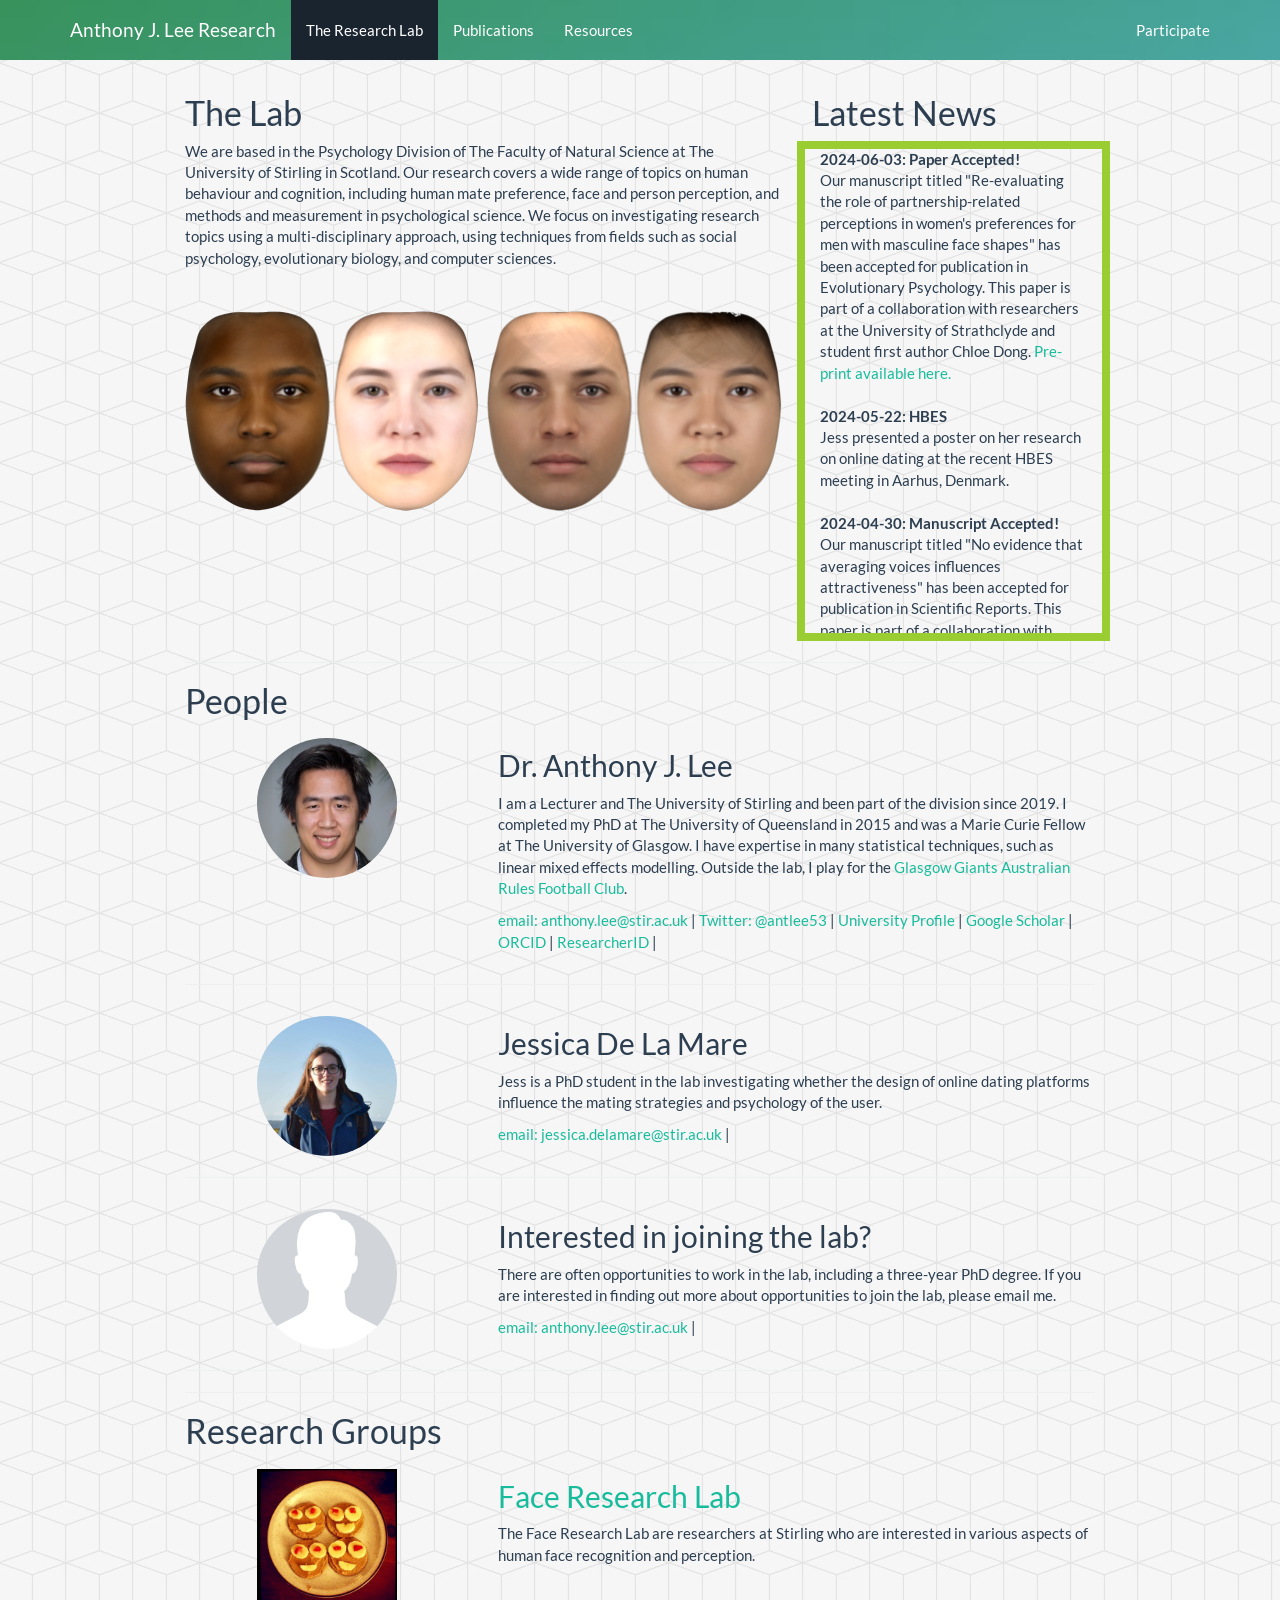
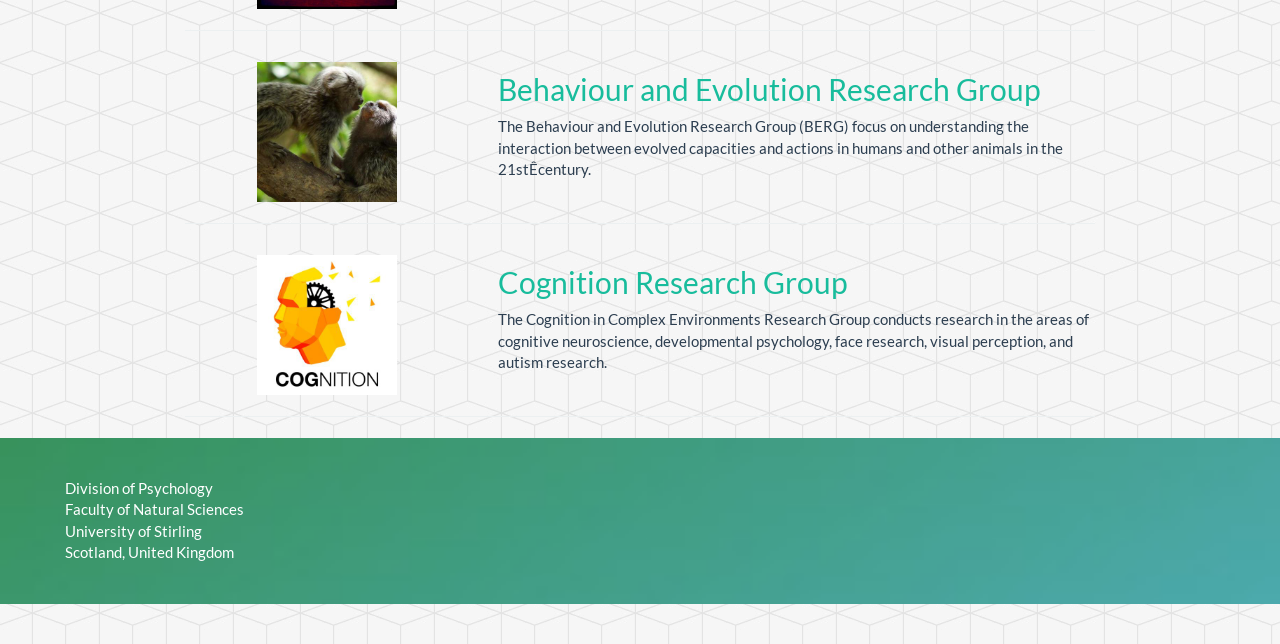
==== about.html @ 291c0531 "Update 06.06.24" ====
<!DOCTYPE html>

<html>

<head>

<meta charset="utf-8" />
<meta name="generator" content="pandoc" />
<meta http-equiv="X-UA-Compatible" content="IE=EDGE" />




<title>Anthony J. Lee Research</title>

<script src="site_libs/header-attrs-2.26/header-attrs.js"></script>
<script src="site_libs/jquery-3.6.0/jquery-3.6.0.min.js"></script>
<meta name="viewport" content="width=device-width, initial-scale=1" />
<link href="site_libs/bootstrap-3.3.5/css/flatly.min.css" rel="stylesheet" />
<script src="site_libs/bootstrap-3.3.5/js/bootstrap.min.js"></script>
<script src="site_libs/bootstrap-3.3.5/shim/html5shiv.min.js"></script>
<script src="site_libs/bootstrap-3.3.5/shim/respond.min.js"></script>
<style>h1 {font-size: 34px;}
       h1.title {font-size: 38px;}
       h2 {font-size: 30px;}
       h3 {font-size: 24px;}
       h4 {font-size: 18px;}
       h5 {font-size: 16px;}
       h6 {font-size: 12px;}
       code {color: inherit; background-color: rgba(0, 0, 0, 0.04);}
       pre:not([class]) { background-color: white }</style>
<script src="site_libs/navigation-1.1/tabsets.js"></script>
<link href="site_libs/highlightjs-9.12.0/default.css" rel="stylesheet" />
<script src="site_libs/highlightjs-9.12.0/highlight.js"></script>
<!-- Global site tag (gtag.js) - Google Analytics -->
<script async src="https://www.googletagmanager.com/gtag/js?id=UA-131789985-2"></script>
<script>
  window.dataLayer = window.dataLayer || [];
  function gtag(){dataLayer.push(arguments);}
  gtag('js', new Date());

  gtag('config', 'UA-131789985-2');
</script>

<style type="text/css">
  code{white-space: pre-wrap;}
  span.smallcaps{font-variant: small-caps;}
  span.underline{text-decoration: underline;}
  div.column{display: inline-block; vertical-align: top; width: 50%;}
  div.hanging-indent{margin-left: 1.5em; text-indent: -1.5em;}
  ul.task-list{list-style: none;}
    </style>

<style type="text/css">code{white-space: pre;}</style>
<script type="text/javascript">
if (window.hljs) {
  hljs.configure({languages: []});
  hljs.initHighlightingOnLoad();
  if (document.readyState && document.readyState === "complete") {
    window.setTimeout(function() { hljs.initHighlighting(); }, 0);
  }
}
</script>






<link rel="stylesheet" href="style.css" type="text/css" />



<style type = "text/css">
.main-container {
  max-width: 940px;
  margin-left: auto;
  margin-right: auto;
}
img {
  max-width:100%;
}
.tabbed-pane {
  padding-top: 12px;
}
.html-widget {
  margin-bottom: 20px;
}
button.code-folding-btn:focus {
  outline: none;
}
summary {
  display: list-item;
}
details > summary > p:only-child {
  display: inline;
}
pre code {
  padding: 0;
}
</style>


<style type="text/css">
.dropdown-submenu {
  position: relative;
}
.dropdown-submenu>.dropdown-menu {
  top: 0;
  left: 100%;
  margin-top: -6px;
  margin-left: -1px;
  border-radius: 0 6px 6px 6px;
}
.dropdown-submenu:hover>.dropdown-menu {
  display: block;
}
.dropdown-submenu>a:after {
  display: block;
  content: " ";
  float: right;
  width: 0;
  height: 0;
  border-color: transparent;
  border-style: solid;
  border-width: 5px 0 5px 5px;
  border-left-color: #cccccc;
  margin-top: 5px;
  margin-right: -10px;
}
.dropdown-submenu:hover>a:after {
  border-left-color: #adb5bd;
}
.dropdown-submenu.pull-left {
  float: none;
}
.dropdown-submenu.pull-left>.dropdown-menu {
  left: -100%;
  margin-left: 10px;
  border-radius: 6px 0 6px 6px;
}
</style>

<script type="text/javascript">
// manage active state of menu based on current page
$(document).ready(function () {
  // active menu anchor
  href = window.location.pathname
  href = href.substr(href.lastIndexOf('/') + 1)
  if (href === "")
    href = "index.html";
  var menuAnchor = $('a[href="' + href + '"]');

  // mark the anchor link active (and if it's in a dropdown, also mark that active)
  var dropdown = menuAnchor.closest('li.dropdown');
  if (window.bootstrap) { // Bootstrap 4+
    menuAnchor.addClass('active');
    dropdown.find('> .dropdown-toggle').addClass('active');
  } else { // Bootstrap 3
    menuAnchor.parent().addClass('active');
    dropdown.addClass('active');
  }

  // Navbar adjustments
  var navHeight = $(".navbar").first().height() + 15;
  var style = document.createElement('style');
  var pt = "padding-top: " + navHeight + "px; ";
  var mt = "margin-top: -" + navHeight + "px; ";
  var css = "";
  // offset scroll position for anchor links (for fixed navbar)
  for (var i = 1; i <= 6; i++) {
    css += ".section h" + i + "{ " + pt + mt + "}\n";
  }
  style.innerHTML = "body {" + pt + "padding-bottom: 40px; }\n" + css;
  document.head.appendChild(style);
});
</script>

<!-- tabsets -->

<style type="text/css">
.tabset-dropdown > .nav-tabs {
  display: inline-table;
  max-height: 500px;
  min-height: 44px;
  overflow-y: auto;
  border: 1px solid #ddd;
  border-radius: 4px;
}

.tabset-dropdown > .nav-tabs > li.active:before, .tabset-dropdown > .nav-tabs.nav-tabs-open:before {
  content: "\e259";
  font-family: 'Glyphicons Halflings';
  display: inline-block;
  padding: 10px;
  border-right: 1px solid #ddd;
}

.tabset-dropdown > .nav-tabs.nav-tabs-open > li.active:before {
  content: "\e258";
  font-family: 'Glyphicons Halflings';
  border: none;
}

.tabset-dropdown > .nav-tabs > li.active {
  display: block;
}

.tabset-dropdown > .nav-tabs > li > a,
.tabset-dropdown > .nav-tabs > li > a:focus,
.tabset-dropdown > .nav-tabs > li > a:hover {
  border: none;
  display: inline-block;
  border-radius: 4px;
  background-color: transparent;
}

.tabset-dropdown > .nav-tabs.nav-tabs-open > li {
  display: block;
  float: none;
}

.tabset-dropdown > .nav-tabs > li {
  display: none;
}
</style>

<!-- code folding -->




</head>

<body>


<div class="container-fluid main-container">




<div class="navbar navbar-default  navbar-fixed-top" role="navigation">
  <div class="container">
    <div class="navbar-header">
      <button type="button" class="navbar-toggle collapsed" data-toggle="collapse" data-bs-toggle="collapse" data-target="#navbar" data-bs-target="#navbar">
        <span class="icon-bar"></span>
        <span class="icon-bar"></span>
        <span class="icon-bar"></span>
      </button>
      <a class="navbar-brand" href="index.html">Anthony J. Lee Research</a>
    </div>
    <div id="navbar" class="navbar-collapse collapse">
      <ul class="nav navbar-nav">
        <li>
  <a href="about.html">The Research Lab</a>
</li>
<li>
  <a href="publications.html">Publications</a>
</li>
<li>
  <a href="resources.html">Resources</a>
</li>
      </ul>
      <ul class="nav navbar-nav navbar-right">
        <li>
  <a href="participate.html">Participate</a>
</li>
      </ul>
    </div><!--/.nav-collapse -->
  </div><!--/.container -->
</div><!--/.navbar -->

<div id="header">



<h1 class="title toc-ignore">Anthony J. Lee Research</h1>

</div>


<style>
.title {
  display: none;
}
</style>
<div style = "line-height: 30px";>
</div>
<div class="row">
<div class="col-sm-8">
<h1>The Lab</h1>
<p>We are based in the Psychology Division of The Faculty of Natural Science at The University of Stirling in Scotland. Our research covers a wide range of topics on human behaviour and cognition, including human mate preference, face and person perception, and methods and measurement in psychological science. We focus on investigating research topics using a multi-disciplinary approach, using techniques from fields such as social psychology, evolutionary biology, and computer sciences.</p>
<br/>
<img src="images/faces.png" style="width: 100%;height: auto;border-radius: 10%;padding-top: 10px;"/>
</div>
<div class="col-sm-4">
<h1>Latest News</h1>
<div class="row">
<div class="col-sm-2" style="overflow: auto; width:auto; height:500px; border:8px solid yellowgreen;"><b>2024-06-03: Paper Accepted!</b><br>Our manuscript titled "Re-evaluating the role of partnership-related perceptions in women's preferences for men with masculine face shapes" has been accepted for publication in Evolutionary Psychology. This paper is part of a collaboration with researchers at the University of Strathclyde and student first author Chloe Dong.  <a href=https://osf.io/preprints/psyarxiv/s7w8a>Pre-print available here.</a><br><br><b>2024-05-22: HBES</b><br>Jess presented a poster on her research on online dating at the recent HBES meeting in Aarhus, Denmark.<br><br><b>2024-04-30: Manuscript Accepted!</b><br>Our manuscript titled "No evidence that averaging voices influences attractiveness" has been accepted for publication in Scientific Reports. This paper is part of a collaboration with researchers at McMaster University.  <a href=https://osf.io/preprints/psyarxiv/qf54w>Pre-print available here.</a><br><br><b>2024-02-14: Odette Lis</b><br>We're saddened by the sudden passing of valued PhD student, Odette Lis. Rest in Peace.<br><br><b>2023-09-17: Manuscript Accepted!</b><br>A manuscript titled " Laughter and ratings of funniness in speed-dating do not support the fitness indicator hypothesis of humour" has been accepted for publication in Evolution and Human Behavior. This work is part of a collaboration with researchers at the University of Queensland.<br><br><b>2023-08-02: Manuscript Accepted!</b><br>Our manuscript titled "The importance of face-shape masculinity for perceptions of male dominance depends on study design" has been accepted for publication in Scientific Reports. This paper is part of a collaboration with researchers at the University of Strathclyde and student first author Chloe Dong.  <a href=https://psyarxiv.com/xyrdt/>Pre-print available here.</a><br><br><b>2023-07-25: ISHE Summer Institute</b><br>The lab attended the ISHE Summer Institute in Ceske Budejovice, Czech. Both Jess and Odette presented a posters on their research.<br><br><b>2023-06-21: Manuscript Accepted!</b><br>Our manuscript titled "No evidence that sociosexual orientation moderates effects of conception probability on womens preferences for male facial masculinity" has been accepted for publication in Scientific Reports. This paper is part of an international collaborative project including researchers in the UK, Poland, Finland, and Australia.  <a href=https://psyarxiv.com/qmhg2>Pre-print available here.</a><br><br><b>2023-05-29: Manuscript Accepted!</b><br>Ronja Bartlome's MSc dissertation has been accepted for publication in Adaptive Human Behavior and Physiology. The manuscript titled "Facial attractiveness, but not facial masculinity, is used as a cue to paternal involvement in fathers." is the culmination of hard work collecting data from a difficult to reach population. Congratulations Ronja!   <a href= <a href=https://doi.org/10.1101/192054>Accepted manuscript available here</a>.<br><br><b>2023-05-23: Manuscript Accepted!</b><br>A manuscript title "Objectively measured facial traits predict in-person evaluations of facial attractiveness and prosociality in speed-dating partners." was accepted for publication in Evolution and Human Behavior. This work was in collaboration with researchers at The Univeristy of Queensland, Amy Zhao and Brendan Zietsch (and others).<br></div>
</div>
</div>
</div>
<hr>
<div>
<h1>
People
</h1>
<div class="row"> <div class="col-sm-4"> <img src="images/antlee.jpeg" style="display:block;max-width:150px;max-height:150px;width: auto;height:auto;margin-left: auto;margin-right: auto;border-radius: 50%;padding-top: 10px"/> </div> <div class="col-sm-8"> <h2>Dr. Anthony J. Lee</h2> <p>I am a Lecturer and The University of Stirling and been part of the division since 2019. I completed my PhD at The University of Queensland in 2015 and was a Marie Curie Fellow at The University of Glasgow. I have expertise in many statistical techniques, such as linear mixed effects modelling. Outside the lab, I play for the <a href="https://www.glasgowgiants.scot">Glasgow Giants Australian Rules Football Club</a>.</p> <p><a href=mailto:anthony.lee@stir.ac.uk>email: anthony.lee@stir.ac.uk</a> | <a href=https://twitter.com/antlee53 target="_blank">Twitter: @antlee53</a> | <a href=https://www.stir.ac.uk/people/1090003 target="_blank">University Profile</a> | <a href=https://scholar.google.com/citations?user=5MqrYB8AAAAJ&hl=en target="_blank">Google Scholar</a> | <a href=https://orcid.org/0000-0001-8288-3393 target="_blank">ORCID</a> | <a href=http://www.researcherid.com/rid/I-8220-2012 target="_blank">ResearcherID</a> |  </p> </div> </div>
<hr>
<div class="row"> <div class="col-sm-4"> <img src="images/jess.jpg" style="display:block;max-width:150px;max-height:150px;width: auto;height:auto;margin-left: auto;margin-right: auto;border-radius: 50%;padding-top: 10px"/> </div> <div class="col-sm-8"> <h2>Jessica De La Mare</h2> <p>Jess is a PhD student in the lab investigating whether the design of online dating platforms influence the mating strategies and psychology of the user.</p> <p><a href=mailto:jessica.delamare@stir.ac.uk>email: jessica.delamare@stir.ac.uk</a> |  </p> </div> </div>
<hr>
<div class="row"> <div class="col-sm-4"> <img src="images/default.png" style="display:block;max-width:150px;max-height:150px;width: auto;height:auto;margin-left: auto;margin-right: auto;border-radius: 50%;padding-top: 10px"/> </div> <div class="col-sm-8"> <h2>Interested in joining the lab?</h2> <p>There are often opportunities to work in the lab, including a three-year PhD degree. If you are interested in finding out more about opportunities to join the lab, please email me.</p> <p><a href=mailto:anthony.lee@stir.ac.uk>email: anthony.lee@stir.ac.uk</a> |  </p> </div> </div>
<hr>
</div>
<hr>
<div>
<h1>
Research Groups
</h1>
<div class="row"> <div class="col-sm-4"> <img src="images/1jEzqyfX_400x400.jpeg" style="display:block;max-width:150px;max-height:150px;width: auto;height:auto;margin-left: auto;margin-right: auto;padding-top: 10px"/> </div> <div class="col-sm-8"> <a href="https://faceresearch.stir.ac.uk/"> <h2>Face Research Lab</h2> </a> <p>The Face Research Lab are researchers at Stirling who are interested in various aspects of human face recognition and perception.</p> </div> </div>
<hr>
<div class="row"> <div class="col-sm-4"> <img src="images/RIxUIE7y_400x400.jpeg" style="display:block;max-width:150px;max-height:150px;width: auto;height:auto;margin-left: auto;margin-right: auto;padding-top: 10px"/> </div> <div class="col-sm-8"> <a href="https://www.stir.ac.uk/about/faculties/natural-sciences/our-research/research-groups/behaviour-and-evolution-research-group/"> <h2>Behaviour and Evolution Research Group</h2> </a> <p>The Behaviour and Evolution Research Group (BERG) focus on understanding the interaction between evolved capacities and actions in humans and other animals in the 21stÊcentury.</p> </div> </div>
<hr>
<div class="row"> <div class="col-sm-4"> <img src="images/k8WZQSHj_400x400.jpeg" style="display:block;max-width:150px;max-height:150px;width: auto;height:auto;margin-left: auto;margin-right: auto;padding-top: 10px"/> </div> <div class="col-sm-8"> <a href="https://www.stir.ac.uk/about/faculties/natural-sciences/our-research/research-groups/cognition-in-complex-environments/"> <h2>Cognition Research Group</h2> </a> <p>The Cognition in Complex Environments Research Group conducts research in the areas of cognitive neuroscience, developmental psychology, face research, visual perception, and autism research.</p> </div> </div>
<hr>
</div>

</div> <!-- articleBandContent -->
</div> <!-- pageContent -->

<footer>
<div class="footer">

<div class="row">
  <div class="col-sm-4" style="color: white;padding-top: 40px;padding-right: 30px;padding-bottom: 40px;padding-left: 80px;height:auto;">
    Division of Psychology<br>
    Faculty of Natural Sciences<br>
    University of Stirling<br>
    Scotland, United Kingdom
  </div>
 
</div>

</div>
  
<!-- js functions -->

</footer>



</div>

<script>

// add bootstrap table styles to pandoc tables
function bootstrapStylePandocTables() {
  $('tr.odd').parent('tbody').parent('table').addClass('table table-condensed');
}
$(document).ready(function () {
  bootstrapStylePandocTables();
});


</script>

<!-- tabsets -->

<script>
$(document).ready(function () {
  window.buildTabsets("TOC");
});

$(document).ready(function () {
  $('.tabset-dropdown > .nav-tabs > li').click(function () {
    $(this).parent().toggleClass('nav-tabs-open');
  });
});
</script>

<!-- code folding -->


<!-- dynamically load mathjax for compatibility with self-contained -->
<script>
  (function () {
    var script = document.createElement("script");
    script.type = "text/javascript";
    script.src  = "https://mathjax.rstudio.com/latest/MathJax.js?config=TeX-AMS-MML_HTMLorMML";
    document.getElementsByTagName("head")[0].appendChild(script);
  })();
</script>

</body>
</html>
---- site_libs/bootstrap-3.3.5/css/flatly.min.css ----
@font-face {
  font-family: 'Lato';
  font-style: normal;
  font-weight: 400;
  src: url(fonts/Lato.ttf) format('truetype');
}
@font-face {
  font-family: 'Lato';
  font-style: normal;
  font-weight: 700;
  src: url(fonts/LatoBold.ttf) format('truetype');
}
@font-face {
  font-family: 'Lato';
  font-style: italic;
  font-weight: 400;
  src: url(fonts/LatoItalic.ttf) format('truetype');
}

/*!
 * bootswatch v3.3.6
 * Homepage: http://bootswatch.com
 * Copyright 2012-2015 Thomas Park
 * Licensed under MIT
 * Based on Bootstrap
*//*!
 * Bootstrap v3.3.6 (http://getbootstrap.com)
 * Copyright 2011-2015 Twitter, Inc.
 * Licensed under MIT (https://github.com/twbs/bootstrap/blob/master/LICENSE)
 *//*! normalize.css v3.0.3 | MIT License | github.com/necolas/normalize.css */html{font-family:sans-serif;-ms-text-size-adjust:100%;-webkit-text-size-adjust:100%}body{margin:0}article,aside,details,figcaption,figure,footer,header,hgroup,main,menu,nav,section,summary{display:block}audio,canvas,progress,video{display:inline-block;vertical-align:baseline}audio:not([controls]){display:none;height:0}[hidden],template{display:none}a{background-color:transparent}a:active,a:hover{outline:0}abbr[title]{border-bottom:1px dotted}b,strong{font-weight:bold}dfn{font-style:italic}h1{font-size:2em;margin:0.67em 0}mark{background:#ff0;color:#000}small{font-size:80%}sub,sup{font-size:75%;line-height:0;position:relative;vertical-align:baseline}sup{top:-0.5em}sub{bottom:-0.25em}img{border:0}svg:not(:root){overflow:hidden}figure{margin:1em 40px}hr{-webkit-box-sizing:content-box;-moz-box-sizing:content-box;box-sizing:content-box;height:0}pre{overflow:auto}code,kbd,pre,samp{font-family:monospace, monospace;font-size:1em}button,input,optgroup,select,textarea{color:inherit;font:inherit;margin:0}button{overflow:visible}button,select{text-transform:none}button,html input[type="button"],input[type="reset"],input[type="submit"]{-webkit-appearance:button;cursor:pointer}button[disabled],html input[disabled]{cursor:default}button::-moz-focus-inner,input::-moz-focus-inner{border:0;padding:0}input{line-height:normal}input[type="checkbox"],input[type="radio"]{-webkit-box-sizing:border-box;-moz-box-sizing:border-box;box-sizing:border-box;padding:0}input[type="number"]::-webkit-inner-spin-button,input[type="number"]::-webkit-outer-spin-button{height:auto}input[type="search"]{-webkit-appearance:textfield;-webkit-box-sizing:content-box;-moz-box-sizing:content-box;box-sizing:content-box}input[type="search"]::-webkit-search-cancel-button,input[type="search"]::-webkit-search-decoration{-webkit-appearance:none}fieldset{border:1px solid #c0c0c0;margin:0 2px;padding:0.35em 0.625em 0.75em}legend{border:0;padding:0}textarea{overflow:auto}optgroup{font-weight:bold}table{border-collapse:collapse;border-spacing:0}td,th{padding:0}/*! Source: https://github.com/h5bp/html5-boilerplate/blob/master/src/css/main.css */@media print{*,*:before,*:after{background:transparent !important;color:#000 !important;-webkit-box-shadow:none !important;box-shadow:none !important;text-shadow:none !important}a,a:visited{text-decoration:underline}a[href]:after{content:" (" attr(href) ")"}abbr[title]:after{content:" (" attr(title) ")"}a[href^="#"]:after,a[href^="javascript:"]:after{content:""}pre,blockquote{border:1px solid #999;page-break-inside:avoid}thead{display:table-header-group}tr,img{page-break-inside:avoid}img{max-width:100% !important}p,h2,h3{orphans:3;widows:3}h2,h3{page-break-after:avoid}.navbar{display:none}.btn>.caret,.dropup>.btn>.caret{border-top-color:#000 !important}.label{border:1px solid #000}.table{border-collapse:collapse !important}.table td,.table th{background-color:#fff !important}.table-bordered th,.table-bordered td{border:1px solid #ddd !important}}@font-face{font-family:'Glyphicons Halflings';src:url('../fonts/glyphicons-halflings-regular.eot');src:url('../fonts/glyphicons-halflings-regular.eot?#iefix') format('embedded-opentype'),url('../fonts/glyphicons-halflings-regular.woff') format('woff'),url('../fonts/glyphicons-halflings-regular.ttf') format('truetype'),url('../fonts/glyphicons-halflings-regular.svg#glyphicons_halflingsregular') format('svg')}.glyphicon{position:relative;top:1px;display:inline-block;font-family:'Glyphicons Halflings';font-style:normal;font-weight:normal;line-height:1;-webkit-font-smoothing:antialiased;-moz-osx-font-smoothing:grayscale}.glyphicon-asterisk:before{content:"\002a"}.glyphicon-plus:before{content:"\002b"}.glyphicon-euro:before,.glyphicon-eur:before{content:"\20ac"}.glyphicon-minus:before{content:"\2212"}.glyphicon-cloud:before{content:"\2601"}.glyphicon-envelope:before{content:"\2709"}.glyphicon-pencil:before{content:"\270f"}.glyphicon-glass:before{content:"\e001"}.glyphicon-music:before{content:"\e002"}.glyphicon-search:before{content:"\e003"}.glyphicon-heart:before{content:"\e005"}.glyphicon-star:before{content:"\e006"}.glyphicon-star-empty:before{content:"\e007"}.glyphicon-user:before{content:"\e008"}.glyphicon-film:before{content:"\e009"}.glyphicon-th-large:before{content:"\e010"}.glyphicon-th:before{content:"\e011"}.glyphicon-th-list:before{content:"\e012"}.glyphicon-ok:before{content:"\e013"}.glyphicon-remove:before{content:"\e014"}.glyphicon-zoom-in:before{content:"\e015"}.glyphicon-zoom-out:before{content:"\e016"}.glyphicon-off:before{content:"\e017"}.glyphicon-signal:before{content:"\e018"}.glyphicon-cog:before{content:"\e019"}.glyphicon-trash:before{content:"\e020"}.glyphicon-home:before{content:"\e021"}.glyphicon-file:before{content:"\e022"}.glyphicon-time:before{content:"\e023"}.glyphicon-road:before{content:"\e024"}.glyphicon-download-alt:before{content:"\e025"}.glyphicon-download:before{content:"\e026"}.glyphicon-upload:before{content:"\e027"}.glyphicon-inbox:before{content:"\e028"}.glyphicon-play-circle:before{content:"\e029"}.glyphicon-repeat:before{content:"\e030"}.glyphicon-refresh:before{content:"\e031"}.glyphicon-list-alt:before{content:"\e032"}.glyphicon-lock:before{content:"\e033"}.glyphicon-flag:before{content:"\e034"}.glyphicon-headphones:before{content:"\e035"}.glyphicon-volume-off:before{content:"\e036"}.glyphicon-volume-down:before{content:"\e037"}.glyphicon-volume-up:before{content:"\e038"}.glyphicon-qrcode:before{content:"\e039"}.glyphicon-barcode:before{content:"\e040"}.glyphicon-tag:before{content:"\e041"}.glyphicon-tags:before{content:"\e042"}.glyphicon-book:before{content:"\e043"}.glyphicon-bookmark:before{content:"\e044"}.glyphicon-print:before{content:"\e045"}.glyphicon-camera:before{content:"\e046"}.glyphicon-font:before{content:"\e047"}.glyphicon-bold:before{content:"\e048"}.glyphicon-italic:before{content:"\e049"}.glyphicon-text-height:before{content:"\e050"}.glyphicon-text-width:before{content:"\e051"}.glyphicon-align-left:before{content:"\e052"}.glyphicon-align-center:before{content:"\e053"}.glyphicon-align-right:before{content:"\e054"}.glyphicon-align-justify:before{content:"\e055"}.glyphicon-list:before{content:"\e056"}.glyphicon-indent-left:before{content:"\e057"}.glyphicon-indent-right:before{content:"\e058"}.glyphicon-facetime-video:before{content:"\e059"}.glyphicon-picture:before{content:"\e060"}.glyphicon-map-marker:before{content:"\e062"}.glyphicon-adjust:before{content:"\e063"}.glyphicon-tint:before{content:"\e064"}.glyphicon-edit:before{content:"\e065"}.glyphicon-share:before{content:"\e066"}.glyphicon-check:before{content:"\e067"}.glyphicon-move:before{content:"\e068"}.glyphicon-step-backward:before{content:"\e069"}.glyphicon-fast-backward:before{content:"\e070"}.glyphicon-backward:before{content:"\e071"}.glyphicon-play:before{content:"\e072"}.glyphicon-pause:before{content:"\e073"}.glyphicon-stop:before{content:"\e074"}.glyphicon-forward:before{content:"\e075"}.glyphicon-fast-forward:before{content:"\e076"}.glyphicon-step-forward:before{content:"\e077"}.glyphicon-eject:before{content:"\e078"}.glyphicon-chevron-left:before{content:"\e079"}.glyphicon-chevron-right:before{content:"\e080"}.glyphicon-plus-sign:before{content:"\e081"}.glyphicon-minus-sign:before{content:"\e082"}.glyphicon-remove-sign:before{content:"\e083"}.glyphicon-ok-sign:before{content:"\e084"}.glyphicon-question-sign:before{content:"\e085"}.glyphicon-info-sign:before{content:"\e086"}.glyphicon-screenshot:before{content:"\e087"}.glyphicon-remove-circle:before{content:"\e088"}.glyphicon-ok-circle:before{content:"\e089"}.glyphicon-ban-circle:before{content:"\e090"}.glyphicon-arrow-left:before{content:"\e091"}.glyphicon-arrow-right:before{content:"\e092"}.glyphicon-arrow-up:before{content:"\e093"}.glyphicon-arrow-down:before{content:"\e094"}.glyphicon-share-alt:before{content:"\e095"}.glyphicon-resize-full:before{content:"\e096"}.glyphicon-resize-small:before{content:"\e097"}.glyphicon-exclamation-sign:before{content:"\e101"}.glyphicon-gift:before{content:"\e102"}.glyphicon-leaf:before{content:"\e103"}.glyphicon-fire:before{content:"\e104"}.glyphicon-eye-open:before{content:"\e105"}.glyphicon-eye-close:before{content:"\e106"}.glyphicon-warning-sign:before{content:"\e107"}.glyphicon-plane:before{content:"\e108"}.glyphicon-calendar:before{content:"\e109"}.glyphicon-random:before{content:"\e110"}.glyphicon-comment:before{content:"\e111"}.glyphicon-magnet:before{content:"\e112"}.glyphicon-chevron-up:before{content:"\e113"}.glyphicon-chevron-down:before{content:"\e114"}.glyphicon-retweet:before{content:"\e115"}.glyphicon-shopping-cart:before{content:"\e116"}.glyphicon-folder-close:before{content:"\e117"}.glyphicon-folder-open:before{content:"\e118"}.glyphicon-resize-vertical:before{content:"\e119"}.glyphicon-resize-horizontal:before{content:"\e120"}.glyphicon-hdd:before{content:"\e121"}.glyphicon-bullhorn:before{content:"\e122"}.glyphicon-bell:before{content:"\e123"}.glyphicon-certificate:before{content:"\e124"}.glyphicon-thumbs-up:before{content:"\e125"}.glyphicon-thumbs-down:before{content:"\e126"}.glyphicon-hand-right:before{content:"\e127"}.glyphicon-hand-left:before{content:"\e128"}.glyphicon-hand-up:before{content:"\e129"}.glyphicon-hand-down:before{content:"\e130"}.glyphicon-circle-arrow-right:before{content:"\e131"}.glyphicon-circle-arrow-left:before{content:"\e132"}.glyphicon-circle-arrow-up:before{content:"\e133"}.glyphicon-circle-arrow-down:before{content:"\e134"}.glyphicon-globe:before{content:"\e135"}.glyphicon-wrench:before{content:"\e136"}.glyphicon-tasks:before{content:"\e137"}.glyphicon-filter:before{content:"\e138"}.glyphicon-briefcase:before{content:"\e139"}.glyphicon-fullscreen:before{content:"\e140"}.glyphicon-dashboard:before{content:"\e141"}.glyphicon-paperclip:before{content:"\e142"}.glyphicon-heart-empty:before{content:"\e143"}.glyphicon-link:before{content:"\e144"}.glyphicon-phone:before{content:"\e145"}.glyphicon-pushpin:before{content:"\e146"}.glyphicon-usd:before{content:"\e148"}.glyphicon-gbp:before{content:"\e149"}.glyphicon-sort:before{content:"\e150"}.glyphicon-sort-by-alphabet:before{content:"\e151"}.glyphicon-sort-by-alphabet-alt:before{content:"\e152"}.glyphicon-sort-by-order:before{content:"\e153"}.glyphicon-sort-by-order-alt:before{content:"\e154"}.glyphicon-sort-by-attributes:before{content:"\e155"}.glyphicon-sort-by-attributes-alt:before{content:"\e156"}.glyphicon-unchecked:before{content:"\e157"}.glyphicon-expand:before{content:"\e158"}.glyphicon-collapse-down:before{content:"\e159"}.glyphicon-collapse-up:before{content:"\e160"}.glyphicon-log-in:before{content:"\e161"}.glyphicon-flash:before{content:"\e162"}.glyphicon-log-out:before{content:"\e163"}.glyphicon-new-window:before{content:"\e164"}.glyphicon-record:before{content:"\e165"}.glyphicon-save:before{content:"\e166"}.glyphicon-open:before{content:"\e167"}.glyphicon-saved:before{content:"\e168"}.glyphicon-import:before{content:"\e169"}.glyphicon-export:before{content:"\e170"}.glyphicon-send:before{content:"\e171"}.glyphicon-floppy-disk:before{content:"\e172"}.glyphicon-floppy-saved:before{content:"\e173"}.glyphicon-floppy-remove:before{content:"\e174"}.glyphicon-floppy-save:before{content:"\e175"}.glyphicon-floppy-open:before{content:"\e176"}.glyphicon-credit-card:before{content:"\e177"}.glyphicon-transfer:before{content:"\e178"}.glyphicon-cutlery:before{content:"\e179"}.glyphicon-header:before{content:"\e180"}.glyphicon-compressed:before{content:"\e181"}.glyphicon-earphone:before{content:"\e182"}.glyphicon-phone-alt:before{content:"\e183"}.glyphicon-tower:before{content:"\e184"}.glyphicon-stats:before{content:"\e185"}.glyphicon-sd-video:before{content:"\e186"}.glyphicon-hd-video:before{content:"\e187"}.glyphicon-subtitles:before{content:"\e188"}.glyphicon-sound-stereo:before{content:"\e189"}.glyphicon-sound-dolby:before{content:"\e190"}.glyphicon-sound-5-1:before{content:"\e191"}.glyphicon-sound-6-1:before{content:"\e192"}.glyphicon-sound-7-1:before{content:"\e193"}.glyphicon-copyright-mark:before{content:"\e194"}.glyphicon-registration-mark:before{content:"\e195"}.glyphicon-cloud-download:before{content:"\e197"}.glyphicon-cloud-upload:before{content:"\e198"}.glyphicon-tree-conifer:before{content:"\e199"}.glyphicon-tree-deciduous:before{content:"\e200"}.glyphicon-cd:before{content:"\e201"}.glyphicon-save-file:before{content:"\e202"}.glyphicon-open-file:before{content:"\e203"}.glyphicon-level-up:before{content:"\e204"}.glyphicon-copy:before{content:"\e205"}.glyphicon-paste:before{content:"\e206"}.glyphicon-alert:before{content:"\e209"}.glyphicon-equalizer:before{content:"\e210"}.glyphicon-king:before{content:"\e211"}.glyphicon-queen:before{content:"\e212"}.glyphicon-pawn:before{content:"\e213"}.glyphicon-bishop:before{content:"\e214"}.glyphicon-knight:before{content:"\e215"}.glyphicon-baby-formula:before{content:"\e216"}.glyphicon-tent:before{content:"\26fa"}.glyphicon-blackboard:before{content:"\e218"}.glyphicon-bed:before{content:"\e219"}.glyphicon-apple:before{content:"\f8ff"}.glyphicon-erase:before{content:"\e221"}.glyphicon-hourglass:before{content:"\231b"}.glyphicon-lamp:before{content:"\e223"}.glyphicon-duplicate:before{content:"\e224"}.glyphicon-piggy-bank:before{content:"\e225"}.glyphicon-scissors:before{content:"\e226"}.glyphicon-bitcoin:before{content:"\e227"}.glyphicon-btc:before{content:"\e227"}.glyphicon-xbt:before{content:"\e227"}.glyphicon-yen:before{content:"\00a5"}.glyphicon-jpy:before{content:"\00a5"}.glyphicon-ruble:before{content:"\20bd"}.glyphicon-rub:before{content:"\20bd"}.glyphicon-scale:before{content:"\e230"}.glyphicon-ice-lolly:before{content:"\e231"}.glyphicon-ice-lolly-tasted:before{content:"\e232"}.glyphicon-education:before{content:"\e233"}.glyphicon-option-horizontal:before{content:"\e234"}.glyphicon-option-vertical:before{content:"\e235"}.glyphicon-menu-hamburger:before{content:"\e236"}.glyphicon-modal-window:before{content:"\e237"}.glyphicon-oil:before{content:"\e238"}.glyphicon-grain:before{content:"\e239"}.glyphicon-sunglasses:before{content:"\e240"}.glyphicon-text-size:before{content:"\e241"}.glyphicon-text-color:before{content:"\e242"}.glyphicon-text-background:before{content:"\e243"}.glyphicon-object-align-top:before{content:"\e244"}.glyphicon-object-align-bottom:before{content:"\e245"}.glyphicon-object-align-horizontal:before{content:"\e246"}.glyphicon-object-align-left:before{content:"\e247"}.glyphicon-object-align-vertical:before{content:"\e248"}.glyphicon-object-align-right:before{content:"\e249"}.glyphicon-triangle-right:before{content:"\e250"}.glyphicon-triangle-left:before{content:"\e251"}.glyphicon-triangle-bottom:before{content:"\e252"}.glyphicon-triangle-top:before{content:"\e253"}.glyphicon-console:before{content:"\e254"}.glyphicon-superscript:before{content:"\e255"}.glyphicon-subscript:before{content:"\e256"}.glyphicon-menu-left:before{content:"\e257"}.glyphicon-menu-right:before{content:"\e258"}.glyphicon-menu-down:before{content:"\e259"}.glyphicon-menu-up:before{content:"\e260"}*{-webkit-box-sizing:border-box;-moz-box-sizing:border-box;box-sizing:border-box}*:before,*:after{-webkit-box-sizing:border-box;-moz-box-sizing:border-box;box-sizing:border-box}html{font-size:10px;-webkit-tap-highlight-color:rgba(0,0,0,0)}body{font-family:"Lato","Helvetica Neue",Helvetica,Arial,sans-serif;font-size:15px;line-height:1.42857143;color:#2c3e50;background-color:#ffffff}input,button,select,textarea{font-family:inherit;font-size:inherit;line-height:inherit}a{color:#18bc9c;text-decoration:none}a:hover,a:focus{color:#18bc9c;text-decoration:underline}a:focus{outline:thin dotted;outline:5px auto -webkit-focus-ring-color;outline-offset:-2px}figure{margin:0}img{vertical-align:middle}.img-responsive,.thumbnail>img,.thumbnail a>img,.carousel-inner>.item>img,.carousel-inner>.item>a>img{display:block;max-width:100%;height:auto}.img-rounded{border-radius:6px}.img-thumbnail{padding:4px;line-height:1.42857143;background-color:#ffffff;border:1px solid #ecf0f1;border-radius:4px;-webkit-transition:all .2s ease-in-out;-o-transition:all .2s ease-in-out;transition:all .2s ease-in-out;display:inline-block;max-width:100%;height:auto}.img-circle{border-radius:50%}hr{margin-top:21px;margin-bottom:21px;border:0;border-top:1px solid #ecf0f1}.sr-only{position:absolute;width:1px;height:1px;margin:-1px;padding:0;overflow:hidden;clip:rect(0, 0, 0, 0);border:0}.sr-only-focusable:active,.sr-only-focusable:focus{position:static;width:auto;height:auto;margin:0;overflow:visible;clip:auto}[role="button"]{cursor:pointer}h1,h2,h3,h4,h5,h6,.h1,.h2,.h3,.h4,.h5,.h6{font-family:"Lato","Helvetica Neue",Helvetica,Arial,sans-serif;font-weight:400;line-height:1.1;color:inherit}h1 small,h2 small,h3 small,h4 small,h5 small,h6 small,.h1 small,.h2 small,.h3 small,.h4 small,.h5 small,.h6 small,h1 .small,h2 .small,h3 .small,h4 .small,h5 .small,h6 .small,.h1 .small,.h2 .small,.h3 .small,.h4 .small,.h5 .small,.h6 .small{font-weight:normal;line-height:1;color:#b4bcc2}h1,.h1,h2,.h2,h3,.h3{margin-top:21px;margin-bottom:10.5px}h1 small,.h1 small,h2 small,.h2 small,h3 small,.h3 small,h1 .small,.h1 .small,h2 .small,.h2 .small,h3 .small,.h3 .small{font-size:65%}h4,.h4,h5,.h5,h6,.h6{margin-top:10.5px;margin-bottom:10.5px}h4 small,.h4 small,h5 small,.h5 small,h6 small,.h6 small,h4 .small,.h4 .small,h5 .small,.h5 .small,h6 .small,.h6 .small{font-size:75%}h1,.h1{font-size:39px}h2,.h2{font-size:32px}h3,.h3{font-size:26px}h4,.h4{font-size:19px}h5,.h5{font-size:15px}h6,.h6{font-size:13px}p{margin:0 0 10.5px}.lead{margin-bottom:21px;font-size:17px;font-weight:300;line-height:1.4}@media (min-width:768px){.lead{font-size:22.5px}}small,.small{font-size:86%}mark,.mark{background-color:#f39c12;padding:.2em}.text-left{text-align:left}.text-right{text-align:right}.text-center{text-align:center}.text-justify{text-align:justify}.text-nowrap{white-space:nowrap}.text-lowercase{text-transform:lowercase}.text-uppercase{text-transform:uppercase}.text-capitalize{text-transform:capitalize}.text-muted{color:#b4bcc2}.text-primary{color:#2c3e50}a.text-primary:hover,a.text-primary:focus{color:#1a242f}.text-success{color:#ffffff}a.text-success:hover,a.text-success:focus{color:#e6e6e6}.text-info{color:#ffffff}a.text-info:hover,a.text-info:focus{color:#e6e6e6}.text-warning{color:#ffffff}a.text-warning:hover,a.text-warning:focus{color:#e6e6e6}.text-danger{color:#ffffff}a.text-danger:hover,a.text-danger:focus{color:#e6e6e6}.bg-primary{color:#fff;background-color:#2c3e50}a.bg-primary:hover,a.bg-primary:focus{background-color:#1a242f}.bg-success{background-color:#18bc9c}a.bg-success:hover,a.bg-success:focus{background-color:#128f76}.bg-info{background-color:#3498db}a.bg-info:hover,a.bg-info:focus{background-color:#217dbb}.bg-warning{background-color:#f39c12}a.bg-warning:hover,a.bg-warning:focus{background-color:#c87f0a}.bg-danger{background-color:#e74c3c}a.bg-danger:hover,a.bg-danger:focus{background-color:#d62c1a}.page-header{padding-bottom:9.5px;margin:42px 0 21px;border-bottom:1px solid transparent}ul,ol{margin-top:0;margin-bottom:10.5px}ul ul,ol ul,ul ol,ol ol{margin-bottom:0}.list-unstyled{padding-left:0;list-style:none}.list-inline{padding-left:0;list-style:none;margin-left:-5px}.list-inline>li{display:inline-block;padding-left:5px;padding-right:5px}dl{margin-top:0;margin-bottom:21px}dt,dd{line-height:1.42857143}dt{font-weight:bold}dd{margin-left:0}@media (min-width:768px){.dl-horizontal dt{float:left;width:160px;clear:left;text-align:right;overflow:hidden;text-overflow:ellipsis;white-space:nowrap}.dl-horizontal dd{margin-left:180px}}abbr[title],abbr[data-original-title]{cursor:help;border-bottom:1px dotted #b4bcc2}.initialism{font-size:90%;text-transform:uppercase}blockquote{padding:10.5px 21px;margin:0 0 21px;font-size:18.75px;border-left:5px solid #ecf0f1}blockquote p:last-child,blockquote ul:last-child,blockquote ol:last-child{margin-bottom:0}blockquote footer,blockquote small,blockquote .small{display:block;font-size:80%;line-height:1.42857143;color:#b4bcc2}blockquote footer:before,blockquote small:before,blockquote .small:before{content:'\2014 \00A0'}.blockquote-reverse,blockquote.pull-right{padding-right:15px;padding-left:0;border-right:5px solid #ecf0f1;border-left:0;text-align:right}.blockquote-reverse footer:before,blockquote.pull-right footer:before,.blockquote-reverse small:before,blockquote.pull-right small:before,.blockquote-reverse .small:before,blockquote.pull-right .small:before{content:''}.blockquote-reverse footer:after,blockquote.pull-right footer:after,.blockquote-reverse small:after,blockquote.pull-right small:after,.blockquote-reverse .small:after,blockquote.pull-right .small:after{content:'\00A0 \2014'}address{margin-bottom:21px;font-style:normal;line-height:1.42857143}code,kbd,pre,samp{font-family:monospace}code{padding:2px 4px;font-size:90%;color:#c7254e;background-color:#f9f2f4;border-radius:4px}kbd{padding:2px 4px;font-size:90%;color:#ffffff;background-color:#333333;border-radius:3px;-webkit-box-shadow:inset 0 -1px 0 rgba(0,0,0,0.25);box-shadow:inset 0 -1px 0 rgba(0,0,0,0.25)}kbd kbd{padding:0;font-size:100%;font-weight:bold;-webkit-box-shadow:none;box-shadow:none}pre{display:block;padding:10px;margin:0 0 10.5px;font-size:14px;line-height:1.42857143;word-break:break-all;word-wrap:break-word;color:#7b8a8b;background-color:#ecf0f1;border:1px solid #cccccc;border-radius:4px}pre code{padding:0;font-size:inherit;color:inherit;white-space:pre-wrap;background-color:transparent;border-radius:0}.pre-scrollable{max-height:340px;overflow-y:scroll}.container{margin-right:auto;margin-left:auto;padding-left:15px;padding-right:15px}@media (min-width:768px){.container{width:750px}}@media (min-width:992px){.container{width:970px}}@media (min-width:1200px){.container{width:1170px}}.container-fluid{margin-right:auto;margin-left:auto;padding-left:15px;padding-right:15px}.row{margin-left:-15px;margin-right:-15px}.col-xs-1,.col-sm-1,.col-md-1,.col-lg-1,.col-xs-2,.col-sm-2,.col-md-2,.col-lg-2,.col-xs-3,.col-sm-3,.col-md-3,.col-lg-3,.col-xs-4,.col-sm-4,.col-md-4,.col-lg-4,.col-xs-5,.col-sm-5,.col-md-5,.col-lg-5,.col-xs-6,.col-sm-6,.col-md-6,.col-lg-6,.col-xs-7,.col-sm-7,.col-md-7,.col-lg-7,.col-xs-8,.col-sm-8,.col-md-8,.col-lg-8,.col-xs-9,.col-sm-9,.col-md-9,.col-lg-9,.col-xs-10,.col-sm-10,.col-md-10,.col-lg-10,.col-xs-11,.col-sm-11,.col-md-11,.col-lg-11,.col-xs-12,.col-sm-12,.col-md-12,.col-lg-12{position:relative;min-height:1px;padding-left:15px;padding-right:15px}.col-xs-1,.col-xs-2,.col-xs-3,.col-xs-4,.col-xs-5,.col-xs-6,.col-xs-7,.col-xs-8,.col-xs-9,.col-xs-10,.col-xs-11,.col-xs-12{float:left}.col-xs-12{width:100%}.col-xs-11{width:91.66666667%}.col-xs-10{width:83.33333333%}.col-xs-9{width:75%}.col-xs-8{width:66.66666667%}.col-xs-7{width:58.33333333%}.col-xs-6{width:50%}.col-xs-5{width:41.66666667%}.col-xs-4{width:33.33333333%}.col-xs-3{width:25%}.col-xs-2{width:16.66666667%}.col-xs-1{width:8.33333333%}.col-xs-pull-12{right:100%}.col-xs-pull-11{right:91.66666667%}.col-xs-pull-10{right:83.33333333%}.col-xs-pull-9{right:75%}.col-xs-pull-8{right:66.66666667%}.col-xs-pull-7{right:58.33333333%}.col-xs-pull-6{right:50%}.col-xs-pull-5{right:41.66666667%}.col-xs-pull-4{right:33.33333333%}.col-xs-pull-3{right:25%}.col-xs-pull-2{right:16.66666667%}.col-xs-pull-1{right:8.33333333%}.col-xs-pull-0{right:auto}.col-xs-push-12{left:100%}.col-xs-push-11{left:91.66666667%}.col-xs-push-10{left:83.33333333%}.col-xs-push-9{left:75%}.col-xs-push-8{left:66.66666667%}.col-xs-push-7{left:58.33333333%}.col-xs-push-6{left:50%}.col-xs-push-5{left:41.66666667%}.col-xs-push-4{left:33.33333333%}.col-xs-push-3{left:25%}.col-xs-push-2{left:16.66666667%}.col-xs-push-1{left:8.33333333%}.col-xs-push-0{left:auto}.col-xs-offset-12{margin-left:100%}.col-xs-offset-11{margin-left:91.66666667%}.col-xs-offset-10{margin-left:83.33333333%}.col-xs-offset-9{margin-left:75%}.col-xs-offset-8{margin-left:66.66666667%}.col-xs-offset-7{margin-left:58.33333333%}.col-xs-offset-6{margin-left:50%}.col-xs-offset-5{margin-left:41.66666667%}.col-xs-offset-4{margin-left:33.33333333%}.col-xs-offset-3{margin-left:25%}.col-xs-offset-2{margin-left:16.66666667%}.col-xs-offset-1{margin-left:8.33333333%}.col-xs-offset-0{margin-left:0%}@media (min-width:768px){.col-sm-1,.col-sm-2,.col-sm-3,.col-sm-4,.col-sm-5,.col-sm-6,.col-sm-7,.col-sm-8,.col-sm-9,.col-sm-10,.col-sm-11,.col-sm-12{float:left}.col-sm-12{width:100%}.col-sm-11{width:91.66666667%}.col-sm-10{width:83.33333333%}.col-sm-9{width:75%}.col-sm-8{width:66.66666667%}.col-sm-7{width:58.33333333%}.col-sm-6{width:50%}.col-sm-5{width:41.66666667%}.col-sm-4{width:33.33333333%}.col-sm-3{width:25%}.col-sm-2{width:16.66666667%}.col-sm-1{width:8.33333333%}.col-sm-pull-12{right:100%}.col-sm-pull-11{right:91.66666667%}.col-sm-pull-10{right:83.33333333%}.col-sm-pull-9{right:75%}.col-sm-pull-8{right:66.66666667%}.col-sm-pull-7{right:58.33333333%}.col-sm-pull-6{right:50%}.col-sm-pull-5{right:41.66666667%}.col-sm-pull-4{right:33.33333333%}.col-sm-pull-3{right:25%}.col-sm-pull-2{right:16.66666667%}.col-sm-pull-1{right:8.33333333%}.col-sm-pull-0{right:auto}.col-sm-push-12{left:100%}.col-sm-push-11{left:91.66666667%}.col-sm-push-10{left:83.33333333%}.col-sm-push-9{left:75%}.col-sm-push-8{left:66.66666667%}.col-sm-push-7{left:58.33333333%}.col-sm-push-6{left:50%}.col-sm-push-5{left:41.66666667%}.col-sm-push-4{left:33.33333333%}.col-sm-push-3{left:25%}.col-sm-push-2{left:16.66666667%}.col-sm-push-1{left:8.33333333%}.col-sm-push-0{left:auto}.col-sm-offset-12{margin-left:100%}.col-sm-offset-11{margin-left:91.66666667%}.col-sm-offset-10{margin-left:83.33333333%}.col-sm-offset-9{margin-left:75%}.col-sm-offset-8{margin-left:66.66666667%}.col-sm-offset-7{margin-left:58.33333333%}.col-sm-offset-6{margin-left:50%}.col-sm-offset-5{margin-left:41.66666667%}.col-sm-offset-4{margin-left:33.33333333%}.col-sm-offset-3{margin-left:25%}.col-sm-offset-2{margin-left:16.66666667%}.col-sm-offset-1{margin-left:8.33333333%}.col-sm-offset-0{margin-left:0%}}@media (min-width:992px){.col-md-1,.col-md-2,.col-md-3,.col-md-4,.col-md-5,.col-md-6,.col-md-7,.col-md-8,.col-md-9,.col-md-10,.col-md-11,.col-md-12{float:left}.col-md-12{width:100%}.col-md-11{width:91.66666667%}.col-md-10{width:83.33333333%}.col-md-9{width:75%}.col-md-8{width:66.66666667%}.col-md-7{width:58.33333333%}.col-md-6{width:50%}.col-md-5{width:41.66666667%}.col-md-4{width:33.33333333%}.col-md-3{width:25%}.col-md-2{width:16.66666667%}.col-md-1{width:8.33333333%}.col-md-pull-12{right:100%}.col-md-pull-11{right:91.66666667%}.col-md-pull-10{right:83.33333333%}.col-md-pull-9{right:75%}.col-md-pull-8{right:66.66666667%}.col-md-pull-7{right:58.33333333%}.col-md-pull-6{right:50%}.col-md-pull-5{right:41.66666667%}.col-md-pull-4{right:33.33333333%}.col-md-pull-3{right:25%}.col-md-pull-2{right:16.66666667%}.col-md-pull-1{right:8.33333333%}.col-md-pull-0{right:auto}.col-md-push-12{left:100%}.col-md-push-11{left:91.66666667%}.col-md-push-10{left:83.33333333%}.col-md-push-9{left:75%}.col-md-push-8{left:66.66666667%}.col-md-push-7{left:58.33333333%}.col-md-push-6{left:50%}.col-md-push-5{left:41.66666667%}.col-md-push-4{left:33.33333333%}.col-md-push-3{left:25%}.col-md-push-2{left:16.66666667%}.col-md-push-1{left:8.33333333%}.col-md-push-0{left:auto}.col-md-offset-12{margin-left:100%}.col-md-offset-11{margin-left:91.66666667%}.col-md-offset-10{margin-left:83.33333333%}.col-md-offset-9{margin-left:75%}.col-md-offset-8{margin-left:66.66666667%}.col-md-offset-7{margin-left:58.33333333%}.col-md-offset-6{margin-left:50%}.col-md-offset-5{margin-left:41.66666667%}.col-md-offset-4{margin-left:33.33333333%}.col-md-offset-3{margin-left:25%}.col-md-offset-2{margin-left:16.66666667%}.col-md-offset-1{margin-left:8.33333333%}.col-md-offset-0{margin-left:0%}}@media (min-width:1200px){.col-lg-1,.col-lg-2,.col-lg-3,.col-lg-4,.col-lg-5,.col-lg-6,.col-lg-7,.col-lg-8,.col-lg-9,.col-lg-10,.col-lg-11,.col-lg-12{float:left}.col-lg-12{width:100%}.col-lg-11{width:91.66666667%}.col-lg-10{width:83.33333333%}.col-lg-9{width:75%}.col-lg-8{width:66.66666667%}.col-lg-7{width:58.33333333%}.col-lg-6{width:50%}.col-lg-5{width:41.66666667%}.col-lg-4{width:33.33333333%}.col-lg-3{width:25%}.col-lg-2{width:16.66666667%}.col-lg-1{width:8.33333333%}.col-lg-pull-12{right:100%}.col-lg-pull-11{right:91.66666667%}.col-lg-pull-10{right:83.33333333%}.col-lg-pull-9{right:75%}.col-lg-pull-8{right:66.66666667%}.col-lg-pull-7{right:58.33333333%}.col-lg-pull-6{right:50%}.col-lg-pull-5{right:41.66666667%}.col-lg-pull-4{right:33.33333333%}.col-lg-pull-3{right:25%}.col-lg-pull-2{right:16.66666667%}.col-lg-pull-1{right:8.33333333%}.col-lg-pull-0{right:auto}.col-lg-push-12{left:100%}.col-lg-push-11{left:91.66666667%}.col-lg-push-10{left:83.33333333%}.col-lg-push-9{left:75%}.col-lg-push-8{left:66.66666667%}.col-lg-push-7{left:58.33333333%}.col-lg-push-6{left:50%}.col-lg-push-5{left:41.66666667%}.col-lg-push-4{left:33.33333333%}.col-lg-push-3{left:25%}.col-lg-push-2{left:16.66666667%}.col-lg-push-1{left:8.33333333%}.col-lg-push-0{left:auto}.col-lg-offset-12{margin-left:100%}.col-lg-offset-11{margin-left:91.66666667%}.col-lg-offset-10{margin-left:83.33333333%}.col-lg-offset-9{margin-left:75%}.col-lg-offset-8{margin-left:66.66666667%}.col-lg-offset-7{margin-left:58.33333333%}.col-lg-offset-6{margin-left:50%}.col-lg-offset-5{margin-left:41.66666667%}.col-lg-offset-4{margin-left:33.33333333%}.col-lg-offset-3{margin-left:25%}.col-lg-offset-2{margin-left:16.66666667%}.col-lg-offset-1{margin-left:8.33333333%}.col-lg-offset-0{margin-left:0%}}table{background-color:transparent}caption{padding-top:8px;padding-bottom:8px;color:#b4bcc2;text-align:left}th{}.table{width:100%;max-width:100%;margin-bottom:21px}.table>thead>tr>th,.table>tbody>tr>th,.table>tfoot>tr>th,.table>thead>tr>td,.table>tbody>tr>td,.table>tfoot>tr>td{padding:8px;line-height:1.42857143;vertical-align:top;border-top:1px solid #ecf0f1}.table>thead>tr>th{vertical-align:bottom;border-bottom:2px solid #ecf0f1}.table>caption+thead>tr:first-child>th,.table>colgroup+thead>tr:first-child>th,.table>thead:first-child>tr:first-child>th,.table>caption+thead>tr:first-child>td,.table>colgroup+thead>tr:first-child>td,.table>thead:first-child>tr:first-child>td{border-top:0}.table>tbody+tbody{border-top:2px solid #ecf0f1}.table .table{background-color:#ffffff}.table-condensed>thead>tr>th,.table-condensed>tbody>tr>th,.table-condensed>tfoot>tr>th,.table-condensed>thead>tr>td,.table-condensed>tbody>tr>td,.table-condensed>tfoot>tr>td{padding:5px}.table-bordered{border:1px solid #ecf0f1}.table-bordered>thead>tr>th,.table-bordered>tbody>tr>th,.table-bordered>tfoot>tr>th,.table-bordered>thead>tr>td,.table-bordered>tbody>tr>td,.table-bordered>tfoot>tr>td{border:1px solid #ecf0f1}.table-bordered>thead>tr>th,.table-bordered>thead>tr>td{border-bottom-width:2px}.table-striped>tbody>tr:nth-of-type(odd){background-color:#f9f9f9}.table-hover>tbody>tr:hover{background-color:#ecf0f1}table col[class*="col-"]{position:static;float:none;display:table-column}table td[class*="col-"],table th[class*="col-"]{position:static;float:none;display:table-cell}.table>thead>tr>td.active,.table>tbody>tr>td.active,.table>tfoot>tr>td.active,.table>thead>tr>th.active,.table>tbody>tr>th.active,.table>tfoot>tr>th.active,.table>thead>tr.active>td,.table>tbody>tr.active>td,.table>tfoot>tr.active>td,.table>thead>tr.active>th,.table>tbody>tr.active>th,.table>tfoot>tr.active>th{background-color:#ecf0f1}.table-hover>tbody>tr>td.active:hover,.table-hover>tbody>tr>th.active:hover,.table-hover>tbody>tr.active:hover>td,.table-hover>tbody>tr:hover>.active,.table-hover>tbody>tr.active:hover>th{background-color:#dde4e6}.table>thead>tr>td.success,.table>tbody>tr>td.success,.table>tfoot>tr>td.success,.table>thead>tr>th.success,.table>tbody>tr>th.success,.table>tfoot>tr>th.success,.table>thead>tr.success>td,.table>tbody>tr.success>td,.table>tfoot>tr.success>td,.table>thead>tr.success>th,.table>tbody>tr.success>th,.table>tfoot>tr.success>th{background-color:#18bc9c}.table-hover>tbody>tr>td.success:hover,.table-hover>tbody>tr>th.success:hover,.table-hover>tbody>tr.success:hover>td,.table-hover>tbody>tr:hover>.success,.table-hover>tbody>tr.success:hover>th{background-color:#15a589}.table>thead>tr>td.info,.table>tbody>tr>td.info,.table>tfoot>tr>td.info,.table>thead>tr>th.info,.table>tbody>tr>th.info,.table>tfoot>tr>th.info,.table>thead>tr.info>td,.table>tbody>tr.info>td,.table>tfoot>tr.info>td,.table>thead>tr.info>th,.table>tbody>tr.info>th,.table>tfoot>tr.info>th{background-color:#3498db}.table-hover>tbody>tr>td.info:hover,.table-hover>tbody>tr>th.info:hover,.table-hover>tbody>tr.info:hover>td,.table-hover>tbody>tr:hover>.info,.table-hover>tbody>tr.info:hover>th{background-color:#258cd1}.table>thead>tr>td.warning,.table>tbody>tr>td.warning,.table>tfoot>tr>td.warning,.table>thead>tr>th.warning,.table>tbody>tr>th.warning,.table>tfoot>tr>th.warning,.table>thead>tr.warning>td,.table>tbody>tr.warning>td,.table>tfoot>tr.warning>td,.table>thead>tr.warning>th,.table>tbody>tr.warning>th,.table>tfoot>tr.warning>th{background-color:#f39c12}.table-hover>tbody>tr>td.warning:hover,.table-hover>tbody>tr>th.warning:hover,.table-hover>tbody>tr.warning:hover>td,.table-hover>tbody>tr:hover>.warning,.table-hover>tbody>tr.warning:hover>th{background-color:#e08e0b}.table>thead>tr>td.danger,.table>tbody>tr>td.danger,.table>tfoot>tr>td.danger,.table>thead>tr>th.danger,.table>tbody>tr>th.danger,.table>tfoot>tr>th.danger,.table>thead>tr.danger>td,.table>tbody>tr.danger>td,.table>tfoot>tr.danger>td,.table>thead>tr.danger>th,.table>tbody>tr.danger>th,.table>tfoot>tr.danger>th{background-color:#e74c3c}.table-hover>tbody>tr>td.danger:hover,.table-hover>tbody>tr>th.danger:hover,.table-hover>tbody>tr.danger:hover>td,.table-hover>tbody>tr:hover>.danger,.table-hover>tbody>tr.danger:hover>th{background-color:#e43725}.table-responsive{overflow-x:auto;min-height:0.01%}@media screen and (max-width:767px){.table-responsive{width:100%;margin-bottom:15.75px;overflow-y:hidden;-ms-overflow-style:-ms-autohiding-scrollbar;border:1px solid #ecf0f1}.table-responsive>.table{margin-bottom:0}.table-responsive>.table>thead>tr>th,.table-responsive>.table>tbody>tr>th,.table-responsive>.table>tfoot>tr>th,.table-responsive>.table>thead>tr>td,.table-responsive>.table>tbody>tr>td,.table-responsive>.table>tfoot>tr>td{white-space:nowrap}.table-responsive>.table-bordered{border:0}.table-responsive>.table-bordered>thead>tr>th:first-child,.table-responsive>.table-bordered>tbody>tr>th:first-child,.table-responsive>.table-bordered>tfoot>tr>th:first-child,.table-responsive>.table-bordered>thead>tr>td:first-child,.table-responsive>.table-bordered>tbody>tr>td:first-child,.table-responsive>.table-bordered>tfoot>tr>td:first-child{border-left:0}.table-responsive>.table-bordered>thead>tr>th:last-child,.table-responsive>.table-bordered>tbody>tr>th:last-child,.table-responsive>.table-bordered>tfoot>tr>th:last-child,.table-responsive>.table-bordered>thead>tr>td:last-child,.table-responsive>.table-bordered>tbody>tr>td:last-child,.table-responsive>.table-bordered>tfoot>tr>td:last-child{border-right:0}.table-responsive>.table-bordered>tbody>tr:last-child>th,.table-responsive>.table-bordered>tfoot>tr:last-child>th,.table-responsive>.table-bordered>tbody>tr:last-child>td,.table-responsive>.table-bordered>tfoot>tr:last-child>td{border-bottom:0}}fieldset{padding:0;margin:0;border:0;min-width:0}legend{display:block;width:100%;padding:0;margin-bottom:21px;font-size:22.5px;line-height:inherit;color:#2c3e50;border:0;border-bottom:1px solid transparent}label{display:inline-block;max-width:100%;margin-bottom:5px;font-weight:bold}input[type="search"]{-webkit-box-sizing:border-box;-moz-box-sizing:border-box;box-sizing:border-box}input[type="radio"],input[type="checkbox"]{margin:4px 0 0;margin-top:1px \9;line-height:normal}input[type="file"]{display:block}input[type="range"]{display:block;width:100%}select[multiple],select[size]{height:auto}input[type="file"]:focus,input[type="radio"]:focus,input[type="checkbox"]:focus{outline:thin dotted;outline:5px auto -webkit-focus-ring-color;outline-offset:-2px}output{display:block;padding-top:11px;font-size:15px;line-height:1.42857143;color:#2c3e50}.form-control{display:block;width:100%;height:45px;padding:10px 15px;font-size:15px;line-height:1.42857143;color:#2c3e50;background-color:#ffffff;background-image:none;border:1px solid #dce4ec;border-radius:4px;-webkit-box-shadow:inset 0 1px 1px rgba(0,0,0,0.075);box-shadow:inset 0 1px 1px rgba(0,0,0,0.075);-webkit-transition:border-color ease-in-out .15s,-webkit-box-shadow ease-in-out .15s;-o-transition:border-color ease-in-out .15s,box-shadow ease-in-out .15s;transition:border-color ease-in-out .15s,box-shadow ease-in-out .15s}.form-control:focus{border-color:#2c3e50;outline:0;-webkit-box-shadow:inset 0 1px 1px rgba(0,0,0,0.075),0 0 8px rgba(44,62,80,0.6);box-shadow:inset 0 1px 1px rgba(0,0,0,0.075),0 0 8px rgba(44,62,80,0.6)}.form-control::-moz-placeholder{color:#acb6c0;opacity:1}.form-control:-ms-input-placeholder{color:#acb6c0}.form-control::-webkit-input-placeholder{color:#acb6c0}.form-control::-ms-expand{border:0;background-color:transparent}.form-control[disabled],.form-control[readonly],fieldset[disabled] .form-control{background-color:#ecf0f1;opacity:1}.form-control[disabled],fieldset[disabled] .form-control{cursor:not-allowed}textarea.form-control{height:auto}input[type="search"]{-webkit-appearance:none}@media screen and (-webkit-min-device-pixel-ratio:0){input[type="date"].form-control,input[type="time"].form-control,input[type="datetime-local"].form-control,input[type="month"].form-control{line-height:45px}input[type="date"].input-sm,input[type="time"].input-sm,input[type="datetime-local"].input-sm,input[type="month"].input-sm,.input-group-sm input[type="date"],.input-group-sm input[type="time"],.input-group-sm input[type="datetime-local"],.input-group-sm input[type="month"]{line-height:35px}input[type="date"].input-lg,input[type="time"].input-lg,input[type="datetime-local"].input-lg,input[type="month"].input-lg,.input-group-lg input[type="date"],.input-group-lg input[type="time"],.input-group-lg input[type="datetime-local"],.input-group-lg input[type="month"]{line-height:66px}}.form-group{margin-bottom:15px}.radio,.checkbox{position:relative;display:block;margin-top:10px;margin-bottom:10px}.radio label,.checkbox label{min-height:21px;padding-left:20px;margin-bottom:0;font-weight:normal;cursor:pointer}.radio input[type="radio"],.radio-inline input[type="radio"],.checkbox input[type="checkbox"],.checkbox-inline input[type="checkbox"]{position:absolute;margin-left:-20px;margin-top:4px \9}.radio+.radio,.checkbox+.checkbox{margin-top:-5px}.radio-inline,.checkbox-inline{position:relative;display:inline-block;padding-left:20px;margin-bottom:0;vertical-align:middle;font-weight:normal;cursor:pointer}.radio-inline+.radio-inline,.checkbox-inline+.checkbox-inline{margin-top:0;margin-left:10px}input[type="radio"][disabled],input[type="checkbox"][disabled],input[type="radio"].disabled,input[type="checkbox"].disabled,fieldset[disabled] input[type="radio"],fieldset[disabled] input[type="checkbox"]{cursor:not-allowed}.radio-inline.disabled,.checkbox-inline.disabled,fieldset[disabled] .radio-inline,fieldset[disabled] .checkbox-inline{cursor:not-allowed}.radio.disabled label,.checkbox.disabled label,fieldset[disabled] .radio label,fieldset[disabled] .checkbox label{cursor:not-allowed}.form-control-static{padding-top:11px;padding-bottom:11px;margin-bottom:0;min-height:36px}.form-control-static.input-lg,.form-control-static.input-sm{padding-left:0;padding-right:0}.input-sm{height:35px;padding:6px 9px;font-size:13px;line-height:1.5;border-radius:3px}select.input-sm{height:35px;line-height:35px}textarea.input-sm,select[multiple].input-sm{height:auto}.form-group-sm .form-control{height:35px;padding:6px 9px;font-size:13px;line-height:1.5;border-radius:3px}.form-group-sm select.form-control{height:35px;line-height:35px}.form-group-sm textarea.form-control,.form-group-sm select[multiple].form-control{height:auto}.form-group-sm .form-control-static{height:35px;min-height:34px;padding:7px 9px;font-size:13px;line-height:1.5}.input-lg{height:66px;padding:18px 27px;font-size:19px;line-height:1.3333333;border-radius:6px}select.input-lg{height:66px;line-height:66px}textarea.input-lg,select[multiple].input-lg{height:auto}.form-group-lg .form-control{height:66px;padding:18px 27px;font-size:19px;line-height:1.3333333;border-radius:6px}.form-group-lg select.form-control{height:66px;line-height:66px}.form-group-lg textarea.form-control,.form-group-lg select[multiple].form-control{height:auto}.form-group-lg .form-control-static{height:66px;min-height:40px;padding:19px 27px;font-size:19px;line-height:1.3333333}.has-feedback{position:relative}.has-feedback .form-control{padding-right:56.25px}.form-control-feedback{position:absolute;top:0;right:0;z-index:2;display:block;width:45px;height:45px;line-height:45px;text-align:center;pointer-events:none}.input-lg+.form-control-feedback,.input-group-lg+.form-control-feedback,.form-group-lg .form-control+.form-control-feedback{width:66px;height:66px;line-height:66px}.input-sm+.form-control-feedback,.input-group-sm+.form-control-feedback,.form-group-sm .form-control+.form-control-feedback{width:35px;height:35px;line-height:35px}.has-success .help-block,.has-success .control-label,.has-success .radio,.has-success .checkbox,.has-success .radio-inline,.has-success .checkbox-inline,.has-success.radio label,.has-success.checkbox label,.has-success.radio-inline label,.has-success.checkbox-inline label{color:#ffffff}.has-success .form-control{border-color:#ffffff;-webkit-box-shadow:inset 0 1px 1px rgba(0,0,0,0.075);box-shadow:inset 0 1px 1px rgba(0,0,0,0.075)}.has-success .form-control:focus{border-color:#e6e6e6;-webkit-box-shadow:inset 0 1px 1px rgba(0,0,0,0.075),0 0 6px #fff;box-shadow:inset 0 1px 1px rgba(0,0,0,0.075),0 0 6px #fff}.has-success .input-group-addon{color:#ffffff;border-color:#ffffff;background-color:#18bc9c}.has-success .form-control-feedback{color:#ffffff}.has-warning .help-block,.has-warning .control-label,.has-warning .radio,.has-warning .checkbox,.has-warning .radio-inline,.has-warning .checkbox-inline,.has-warning.radio label,.has-warning.checkbox label,.has-warning.radio-inline label,.has-warning.checkbox-inline label{color:#ffffff}.has-warning .form-control{border-color:#ffffff;-webkit-box-shadow:inset 0 1px 1px rgba(0,0,0,0.075);box-shadow:inset 0 1px 1px rgba(0,0,0,0.075)}.has-warning .form-control:focus{border-color:#e6e6e6;-webkit-box-shadow:inset 0 1px 1px rgba(0,0,0,0.075),0 0 6px #fff;box-shadow:inset 0 1px 1px rgba(0,0,0,0.075),0 0 6px #fff}.has-warning .input-group-addon{color:#ffffff;border-color:#ffffff;background-color:#f39c12}.has-warning .form-control-feedback{color:#ffffff}.has-error .help-block,.has-error .control-label,.has-error .radio,.has-error .checkbox,.has-error .radio-inline,.has-error .checkbox-inline,.has-error.radio label,.has-error.checkbox label,.has-error.radio-inline label,.has-error.checkbox-inline label{color:#ffffff}.has-error .form-control{border-color:#ffffff;-webkit-box-shadow:inset 0 1px 1px rgba(0,0,0,0.075);box-shadow:inset 0 1px 1px rgba(0,0,0,0.075)}.has-error .form-control:focus{border-color:#e6e6e6;-webkit-box-shadow:inset 0 1px 1px rgba(0,0,0,0.075),0 0 6px #fff;box-shadow:inset 0 1px 1px rgba(0,0,0,0.075),0 0 6px #fff}.has-error .input-group-addon{color:#ffffff;border-color:#ffffff;background-color:#e74c3c}.has-error .form-control-feedback{color:#ffffff}.has-feedback label~.form-control-feedback{top:26px}.has-feedback label.sr-only~.form-control-feedback{top:0}.help-block{display:block;margin-top:5px;margin-bottom:10px;color:#597ea2}@media (min-width:768px){.form-inline .form-group{display:inline-block;margin-bottom:0;vertical-align:middle}.form-inline .form-control{display:inline-block;width:auto;vertical-align:middle}.form-inline .form-control-static{display:inline-block}.form-inline .input-group{display:inline-table;vertical-align:middle}.form-inline .input-group .input-group-addon,.form-inline .input-group .input-group-btn,.form-inline .input-group .form-control{width:auto}.form-inline .input-group>.form-control{width:100%}.form-inline .control-label{margin-bottom:0;vertical-align:middle}.form-inline .radio,.form-inline .checkbox{display:inline-block;margin-top:0;margin-bottom:0;vertical-align:middle}.form-inline .radio label,.form-inline .checkbox label{padding-left:0}.form-inline .radio input[type="radio"],.form-inline .checkbox input[type="checkbox"]{position:relative;margin-left:0}.form-inline .has-feedback .form-control-feedback{top:0}}.form-horizontal .radio,.form-horizontal .checkbox,.form-horizontal .radio-inline,.form-horizontal .checkbox-inline{margin-top:0;margin-bottom:0;padding-top:11px}.form-horizontal .radio,.form-horizontal .checkbox{min-height:32px}.form-horizontal .form-group{margin-left:-15px;margin-right:-15px}@media (min-width:768px){.form-horizontal .control-label{text-align:right;margin-bottom:0;padding-top:11px}}.form-horizontal .has-feedback .form-control-feedback{right:15px}@media (min-width:768px){.form-horizontal .form-group-lg .control-label{padding-top:19px;font-size:19px}}@media (min-width:768px){.form-horizontal .form-group-sm .control-label{padding-top:7px;font-size:13px}}.btn{display:inline-block;margin-bottom:0;font-weight:normal;text-align:center;vertical-align:middle;-ms-touch-action:manipulation;touch-action:manipulation;cursor:pointer;background-image:none;border:1px solid transparent;white-space:nowrap;padding:10px 15px;font-size:15px;line-height:1.42857143;border-radius:4px;-webkit-user-select:none;-moz-user-select:none;-ms-user-select:none;user-select:none}.btn:focus,.btn:active:focus,.btn.active:focus,.btn.focus,.btn:active.focus,.btn.active.focus{outline:thin dotted;outline:5px auto -webkit-focus-ring-color;outline-offset:-2px}.btn:hover,.btn:focus,.btn.focus{color:#ffffff;text-decoration:none}.btn:active,.btn.active{outline:0;background-image:none;-webkit-box-shadow:inset 0 3px 5px rgba(0,0,0,0.125);box-shadow:inset 0 3px 5px rgba(0,0,0,0.125)}.btn.disabled,.btn[disabled],fieldset[disabled] .btn{cursor:not-allowed;opacity:0.65;filter:alpha(opacity=65);-webkit-box-shadow:none;box-shadow:none}a.btn.disabled,fieldset[disabled] a.btn{pointer-events:none}.btn-default{color:#ffffff;background-color:#95a5a6;border-color:#95a5a6}.btn-default:focus,.btn-default.focus{color:#ffffff;background-color:#798d8f;border-color:#566566}.btn-default:hover{color:#ffffff;background-color:#798d8f;border-color:#74898a}.btn-default:active,.btn-default.active,.open>.dropdown-toggle.btn-default{color:#ffffff;background-color:#798d8f;border-color:#74898a}.btn-default:active:hover,.btn-default.active:hover,.open>.dropdown-toggle.btn-default:hover,.btn-default:active:focus,.btn-default.active:focus,.open>.dropdown-toggle.btn-default:focus,.btn-default:active.focus,.btn-default.active.focus,.open>.dropdown-toggle.btn-default.focus{color:#ffffff;background-color:#687b7c;border-color:#566566}.btn-default:active,.btn-default.active,.open>.dropdown-toggle.btn-default{background-image:none}.btn-default.disabled:hover,.btn-default[disabled]:hover,fieldset[disabled] .btn-default:hover,.btn-default.disabled:focus,.btn-default[disabled]:focus,fieldset[disabled] .btn-default:focus,.btn-default.disabled.focus,.btn-default[disabled].focus,fieldset[disabled] .btn-default.focus{background-color:#95a5a6;border-color:#95a5a6}.btn-default .badge{color:#95a5a6;background-color:#ffffff}.btn-primary{color:#ffffff;background-color:#2c3e50;border-color:#2c3e50}.btn-primary:focus,.btn-primary.focus{color:#ffffff;background-color:#1a242f;border-color:#000000}.btn-primary:hover{color:#ffffff;background-color:#1a242f;border-color:#161f29}.btn-primary:active,.btn-primary.active,.open>.dropdown-toggle.btn-primary{color:#ffffff;background-color:#1a242f;border-color:#161f29}.btn-primary:active:hover,.btn-primary.active:hover,.open>.dropdown-toggle.btn-primary:hover,.btn-primary:active:focus,.btn-primary.active:focus,.open>.dropdown-toggle.btn-primary:focus,.btn-primary:active.focus,.btn-primary.active.focus,.open>.dropdown-toggle.btn-primary.focus{color:#ffffff;background-color:#0d1318;border-color:#000000}.btn-primary:active,.btn-primary.active,.open>.dropdown-toggle.btn-primary{background-image:none}.btn-primary.disabled:hover,.btn-primary[disabled]:hover,fieldset[disabled] .btn-primary:hover,.btn-primary.disabled:focus,.btn-primary[disabled]:focus,fieldset[disabled] .btn-primary:focus,.btn-primary.disabled.focus,.btn-primary[disabled].focus,fieldset[disabled] .btn-primary.focus{background-color:#2c3e50;border-color:#2c3e50}.btn-primary .badge{color:#2c3e50;background-color:#ffffff}.btn-success{color:#ffffff;background-color:#18bc9c;border-color:#18bc9c}.btn-success:focus,.btn-success.focus{color:#ffffff;background-color:#128f76;border-color:#0a4b3e}.btn-success:hover{color:#ffffff;background-color:#128f76;border-color:#11866f}.btn-success:active,.btn-success.active,.open>.dropdown-toggle.btn-success{color:#ffffff;background-color:#128f76;border-color:#11866f}.btn-success:active:hover,.btn-success.active:hover,.open>.dropdown-toggle.btn-success:hover,.btn-success:active:focus,.btn-success.active:focus,.open>.dropdown-toggle.btn-success:focus,.btn-success:active.focus,.btn-success.active.focus,.open>.dropdown-toggle.btn-success.focus{color:#ffffff;background-color:#0e6f5c;border-color:#0a4b3e}.btn-success:active,.btn-success.active,.open>.dropdown-toggle.btn-success{background-image:none}.btn-success.disabled:hover,.btn-success[disabled]:hover,fieldset[disabled] .btn-success:hover,.btn-success.disabled:focus,.btn-success[disabled]:focus,fieldset[disabled] .btn-success:focus,.btn-success.disabled.focus,.btn-success[disabled].focus,fieldset[disabled] .btn-success.focus{background-color:#18bc9c;border-color:#18bc9c}.btn-success .badge{color:#18bc9c;background-color:#ffffff}.btn-info{color:#ffffff;background-color:#3498db;border-color:#3498db}.btn-info:focus,.btn-info.focus{color:#ffffff;background-color:#217dbb;border-color:#16527a}.btn-info:hover{color:#ffffff;background-color:#217dbb;border-color:#2077b2}.btn-info:active,.btn-info.active,.open>.dropdown-toggle.btn-info{color:#ffffff;background-color:#217dbb;border-color:#2077b2}.btn-info:active:hover,.btn-info.active:hover,.open>.dropdown-toggle.btn-info:hover,.btn-info:active:focus,.btn-info.active:focus,.open>.dropdown-toggle.btn-info:focus,.btn-info:active.focus,.btn-info.active.focus,.open>.dropdown-toggle.btn-info.focus{color:#ffffff;background-color:#1c699d;border-color:#16527a}.btn-info:active,.btn-info.active,.open>.dropdown-toggle.btn-info{background-image:none}.btn-info.disabled:hover,.btn-info[disabled]:hover,fieldset[disabled] .btn-info:hover,.btn-info.disabled:focus,.btn-info[disabled]:focus,fieldset[disabled] .btn-info:focus,.btn-info.disabled.focus,.btn-info[disabled].focus,fieldset[disabled] .btn-info.focus{background-color:#3498db;border-color:#3498db}.btn-info .badge{color:#3498db;background-color:#ffffff}.btn-warning{color:#ffffff;background-color:#f39c12;border-color:#f39c12}.btn-warning:focus,.btn-warning.focus{color:#ffffff;background-color:#c87f0a;border-color:#7f5006}.btn-warning:hover{color:#ffffff;background-color:#c87f0a;border-color:#be780a}.btn-warning:active,.btn-warning.active,.open>.dropdown-toggle.btn-warning{color:#ffffff;background-color:#c87f0a;border-color:#be780a}.btn-warning:active:hover,.btn-warning.active:hover,.open>.dropdown-toggle.btn-warning:hover,.btn-warning:active:focus,.btn-warning.active:focus,.open>.dropdown-toggle.btn-warning:focus,.btn-warning:active.focus,.btn-warning.active.focus,.open>.dropdown-toggle.btn-warning.focus{color:#ffffff;background-color:#a66908;border-color:#7f5006}.btn-warning:active,.btn-warning.active,.open>.dropdown-toggle.btn-warning{background-image:none}.btn-warning.disabled:hover,.btn-warning[disabled]:hover,fieldset[disabled] .btn-warning:hover,.btn-warning.disabled:focus,.btn-warning[disabled]:focus,fieldset[disabled] .btn-warning:focus,.btn-warning.disabled.focus,.btn-warning[disabled].focus,fieldset[disabled] .btn-warning.focus{background-color:#f39c12;border-color:#f39c12}.btn-warning .badge{color:#f39c12;background-color:#ffffff}.btn-danger{color:#ffffff;background-color:#e74c3c;border-color:#e74c3c}.btn-danger:focus,.btn-danger.focus{color:#ffffff;background-color:#d62c1a;border-color:#921e12}.btn-danger:hover{color:#ffffff;background-color:#d62c1a;border-color:#cd2a19}.btn-danger:active,.btn-danger.active,.open>.dropdown-toggle.btn-danger{color:#ffffff;background-color:#d62c1a;border-color:#cd2a19}.btn-danger:active:hover,.btn-danger.active:hover,.open>.dropdown-toggle.btn-danger:hover,.btn-danger:active:focus,.btn-danger.active:focus,.open>.dropdown-toggle.btn-danger:focus,.btn-danger:active.focus,.btn-danger.active.focus,.open>.dropdown-toggle.btn-danger.focus{color:#ffffff;background-color:#b62516;border-color:#921e12}.btn-danger:active,.btn-danger.active,.open>.dropdown-toggle.btn-danger{background-image:none}.btn-danger.disabled:hover,.btn-danger[disabled]:hover,fieldset[disabled] .btn-danger:hover,.btn-danger.disabled:focus,.btn-danger[disabled]:focus,fieldset[disabled] .btn-danger:focus,.btn-danger.disabled.focus,.btn-danger[disabled].focus,fieldset[disabled] .btn-danger.focus{background-color:#e74c3c;border-color:#e74c3c}.btn-danger .badge{color:#e74c3c;background-color:#ffffff}.btn-link{color:#18bc9c;font-weight:normal;border-radius:0}.btn-link,.btn-link:active,.btn-link.active,.btn-link[disabled],fieldset[disabled] .btn-link{background-color:transparent;-webkit-box-shadow:none;box-shadow:none}.btn-link,.btn-link:hover,.btn-link:focus,.btn-link:active{border-color:transparent}.btn-link:hover,.btn-link:focus{color:#18bc9c;text-decoration:underline;background-color:transparent}.btn-link[disabled]:hover,fieldset[disabled] .btn-link:hover,.btn-link[disabled]:focus,fieldset[disabled] .btn-link:focus{color:#b4bcc2;text-decoration:none}.btn-lg,.btn-group-lg>.btn{padding:18px 27px;font-size:19px;line-height:1.3333333;border-radius:6px}.btn-sm,.btn-group-sm>.btn{padding:6px 9px;font-size:13px;line-height:1.5;border-radius:3px}.btn-xs,.btn-group-xs>.btn{padding:1px 5px;font-size:13px;line-height:1.5;border-radius:3px}.btn-block{display:block;width:100%}.btn-block+.btn-block{margin-top:5px}input[type="submit"].btn-block,input[type="reset"].btn-block,input[type="button"].btn-block{width:100%}.fade{opacity:0;-webkit-transition:opacity 0.15s linear;-o-transition:opacity 0.15s linear;transition:opacity 0.15s linear}.fade.in{opacity:1}.collapse{display:none}.collapse.in{display:block}tr.collapse.in{display:table-row}tbody.collapse.in{display:table-row-group}.collapsing{position:relative;height:0;overflow:hidden;-webkit-transition-property:height, visibility;-o-transition-property:height, visibility;transition-property:height, visibility;-webkit-transition-duration:0.35s;-o-transition-duration:0.35s;transition-duration:0.35s;-webkit-transition-timing-function:ease;-o-transition-timing-function:ease;transition-timing-function:ease}.caret{display:inline-block;width:0;height:0;margin-left:2px;vertical-align:middle;border-top:4px dashed;border-top:4px solid \9;border-right:4px solid transparent;border-left:4px solid transparent}.dropup,.dropdown{position:relative}.dropdown-toggle:focus{outline:0}.dropdown-menu{position:absolute;top:100%;left:0;z-index:1000;display:none;float:left;min-width:160px;padding:5px 0;margin:2px 0 0;list-style:none;font-size:15px;text-align:left;background-color:#ffffff;border:1px solid #cccccc;border:1px solid rgba(0,0,0,0.15);border-radius:4px;-webkit-box-shadow:0 6px 12px rgba(0,0,0,0.175);box-shadow:0 6px 12px rgba(0,0,0,0.175);-webkit-background-clip:padding-box;background-clip:padding-box}.dropdown-menu.pull-right{right:0;left:auto}.dropdown-menu .divider{height:1px;margin:9.5px 0;overflow:hidden;background-color:#e5e5e5}.dropdown-menu>li>a{display:block;padding:3px 20px;clear:both;font-weight:normal;line-height:1.42857143;color:#7b8a8b;white-space:nowrap}.dropdown-menu>li>a:hover,.dropdown-menu>li>a:focus{text-decoration:none;color:#ffffff;background-color:#2c3e50}.dropdown-menu>.active>a,.dropdown-menu>.active>a:hover,.dropdown-menu>.active>a:focus{color:#ffffff;text-decoration:none;outline:0;background-color:#2c3e50}.dropdown-menu>.disabled>a,.dropdown-menu>.disabled>a:hover,.dropdown-menu>.disabled>a:focus{color:#b4bcc2}.dropdown-menu>.disabled>a:hover,.dropdown-menu>.disabled>a:focus{text-decoration:none;background-color:transparent;background-image:none;filter:progid:DXImageTransform.Microsoft.gradient(enabled=false);cursor:not-allowed}.open>.dropdown-menu{display:block}.open>a{outline:0}.dropdown-menu-right{left:auto;right:0}.dropdown-menu-left{left:0;right:auto}.dropdown-header{display:block;padding:3px 20px;font-size:13px;line-height:1.42857143;color:#b4bcc2;white-space:nowrap}.dropdown-backdrop{position:fixed;left:0;right:0;bottom:0;top:0;z-index:990}.pull-right>.dropdown-menu{right:0;left:auto}.dropup .caret,.navbar-fixed-bottom .dropdown .caret{border-top:0;border-bottom:4px dashed;border-bottom:4px solid \9;content:""}.dropup .dropdown-menu,.navbar-fixed-bottom .dropdown .dropdown-menu{top:auto;bottom:100%;margin-bottom:2px}@media (min-width:768px){.navbar-right .dropdown-menu{left:auto;right:0}.navbar-right .dropdown-menu-left{left:0;right:auto}}.btn-group,.btn-group-vertical{position:relative;display:inline-block;vertical-align:middle}.btn-group>.btn,.btn-group-vertical>.btn{position:relative;float:left}.btn-group>.btn:hover,.btn-group-vertical>.btn:hover,.btn-group>.btn:focus,.btn-group-vertical>.btn:focus,.btn-group>.btn:active,.btn-group-vertical>.btn:active,.btn-group>.btn.active,.btn-group-vertical>.btn.active{z-index:2}.btn-group .btn+.btn,.btn-group .btn+.btn-group,.btn-group .btn-group+.btn,.btn-group .btn-group+.btn-group{margin-left:-1px}.btn-toolbar{margin-left:-5px}.btn-toolbar .btn,.btn-toolbar .btn-group,.btn-toolbar .input-group{float:left}.btn-toolbar>.btn,.btn-toolbar>.btn-group,.btn-toolbar>.input-group{margin-left:5px}.btn-group>.btn:not(:first-child):not(:last-child):not(.dropdown-toggle){border-radius:0}.btn-group>.btn:first-child{margin-left:0}.btn-group>.btn:first-child:not(:last-child):not(.dropdown-toggle){border-bottom-right-radius:0;border-top-right-radius:0}.btn-group>.btn:last-child:not(:first-child),.btn-group>.dropdown-toggle:not(:first-child){border-bottom-left-radius:0;border-top-left-radius:0}.btn-group>.btn-group{float:left}.btn-group>.btn-group:not(:first-child):not(:last-child)>.btn{border-radius:0}.btn-group>.btn-group:first-child:not(:last-child)>.btn:last-child,.btn-group>.btn-group:first-child:not(:last-child)>.dropdown-toggle{border-bottom-right-radius:0;border-top-right-radius:0}.btn-group>.btn-group:last-child:not(:first-child)>.btn:first-child{border-bottom-left-radius:0;border-top-left-radius:0}.btn-group .dropdown-toggle:active,.btn-group.open .dropdown-toggle{outline:0}.btn-group>.btn+.dropdown-toggle{padding-left:8px;padding-right:8px}.btn-group>.btn-lg+.dropdown-toggle{padding-left:12px;padding-right:12px}.btn-group.open .dropdown-toggle{-webkit-box-shadow:inset 0 3px 5px rgba(0,0,0,0.125);box-shadow:inset 0 3px 5px rgba(0,0,0,0.125)}.btn-group.open .dropdown-toggle.btn-link{-webkit-box-shadow:none;box-shadow:none}.btn .caret{margin-left:0}.btn-lg .caret{border-width:5px 5px 0;border-bottom-width:0}.dropup .btn-lg .caret{border-width:0 5px 5px}.btn-group-vertical>.btn,.btn-group-vertical>.btn-group,.btn-group-vertical>.btn-group>.btn{display:block;float:none;width:100%;max-width:100%}.btn-group-vertical>.btn-group>.btn{float:none}.btn-group-vertical>.btn+.btn,.btn-group-vertical>.btn+.btn-group,.btn-group-vertical>.btn-group+.btn,.btn-group-vertical>.btn-group+.btn-group{margin-top:-1px;margin-left:0}.btn-group-vertical>.btn:not(:first-child):not(:last-child){border-radius:0}.btn-group-vertical>.btn:first-child:not(:last-child){border-top-right-radius:4px;border-top-left-radius:4px;border-bottom-right-radius:0;border-bottom-left-radius:0}.btn-group-vertical>.btn:last-child:not(:first-child){border-top-right-radius:0;border-top-left-radius:0;border-bottom-right-radius:4px;border-bottom-left-radius:4px}.btn-group-vertical>.btn-group:not(:first-child):not(:last-child)>.btn{border-radius:0}.btn-group-vertical>.btn-group:first-child:not(:last-child)>.btn:last-child,.btn-group-vertical>.btn-group:first-child:not(:last-child)>.dropdown-toggle{border-bottom-right-radius:0;border-bottom-left-radius:0}.btn-group-vertical>.btn-group:last-child:not(:first-child)>.btn:first-child{border-top-right-radius:0;border-top-left-radius:0}.btn-group-justified{display:table;width:100%;table-layout:fixed;border-collapse:separate}.btn-group-justified>.btn,.btn-group-justified>.btn-group{float:none;display:table-cell;width:1%}.btn-group-justified>.btn-group .btn{width:100%}.btn-group-justified>.btn-group .dropdown-menu{left:auto}[data-toggle="buttons"]>.btn input[type="radio"],[data-toggle="buttons"]>.btn-group>.btn input[type="radio"],[data-toggle="buttons"]>.btn input[type="checkbox"],[data-toggle="buttons"]>.btn-group>.btn input[type="checkbox"]{position:absolute;clip:rect(0, 0, 0, 0);pointer-events:none}.input-group{position:relative;display:table;border-collapse:separate}.input-group[class*="col-"]{float:none;padding-left:0;padding-right:0}.input-group .form-control{position:relative;z-index:2;float:left;width:100%;margin-bottom:0}.input-group .form-control:focus{z-index:3}.input-group-lg>.form-control,.input-group-lg>.input-group-addon,.input-group-lg>.input-group-btn>.btn{height:66px;padding:18px 27px;font-size:19px;line-height:1.3333333;border-radius:6px}select.input-group-lg>.form-control,select.input-group-lg>.input-group-addon,select.input-group-lg>.input-group-btn>.btn{height:66px;line-height:66px}textarea.input-group-lg>.form-control,textarea.input-group-lg>.input-group-addon,textarea.input-group-lg>.input-group-btn>.btn,select[multiple].input-group-lg>.form-control,select[multiple].input-group-lg>.input-group-addon,select[multiple].input-group-lg>.input-group-btn>.btn{height:auto}.input-group-sm>.form-control,.input-group-sm>.input-group-addon,.input-group-sm>.input-group-btn>.btn{height:35px;padding:6px 9px;font-size:13px;line-height:1.5;border-radius:3px}select.input-group-sm>.form-control,select.input-group-sm>.input-group-addon,select.input-group-sm>.input-group-btn>.btn{height:35px;line-height:35px}textarea.input-group-sm>.form-control,textarea.input-group-sm>.input-group-addon,textarea.input-group-sm>.input-group-btn>.btn,select[multiple].input-group-sm>.form-control,select[multiple].input-group-sm>.input-group-addon,select[multiple].input-group-sm>.input-group-btn>.btn{height:auto}.input-group-addon,.input-group-btn,.input-group .form-control{display:table-cell}.input-group-addon:not(:first-child):not(:last-child),.input-group-btn:not(:first-child):not(:last-child),.input-group .form-control:not(:first-child):not(:last-child){border-radius:0}.input-group-addon,.input-group-btn{width:1%;white-space:nowrap;vertical-align:middle}.input-group-addon{padding:10px 15px;font-size:15px;font-weight:normal;line-height:1;color:#2c3e50;text-align:center;background-color:#ecf0f1;border:1px solid #dce4ec;border-radius:4px}.input-group-addon.input-sm{padding:6px 9px;font-size:13px;border-radius:3px}.input-group-addon.input-lg{padding:18px 27px;font-size:19px;border-radius:6px}.input-group-addon input[type="radio"],.input-group-addon input[type="checkbox"]{margin-top:0}.input-group .form-control:first-child,.input-group-addon:first-child,.input-group-btn:first-child>.btn,.input-group-btn:first-child>.btn-group>.btn,.input-group-btn:first-child>.dropdown-toggle,.input-group-btn:last-child>.btn:not(:last-child):not(.dropdown-toggle),.input-group-btn:last-child>.btn-group:not(:last-child)>.btn{border-bottom-right-radius:0;border-top-right-radius:0}.input-group-addon:first-child{border-right:0}.input-group .form-control:last-child,.input-group-addon:last-child,.input-group-btn:last-child>.btn,.input-group-btn:last-child>.btn-group>.btn,.input-group-btn:last-child>.dropdown-toggle,.input-group-btn:first-child>.btn:not(:first-child),.input-group-btn:first-child>.btn-group:not(:first-child)>.btn{border-bottom-left-radius:0;border-top-left-radius:0}.input-group-addon:last-child{border-left:0}.input-group-btn{position:relative;font-size:0;white-space:nowrap}.input-group-btn>.btn{position:relative}.input-group-btn>.btn+.btn{margin-left:-1px}.input-group-btn>.btn:hover,.input-group-btn>.btn:focus,.input-group-btn>.btn:active{z-index:2}.input-group-btn:first-child>.btn,.input-group-btn:first-child>.btn-group{margin-right:-1px}.input-group-btn:last-child>.btn,.input-group-btn:last-child>.btn-group{z-index:2;margin-left:-1px}.nav{margin-bottom:0;padding-left:0;list-style:none}.nav>li{position:relative;display:block}.nav>li>a{position:relative;display:block;padding:10px 15px}.nav>li>a:hover,.nav>li>a:focus{text-decoration:none;background-color:#ecf0f1}.nav>li.disabled>a{color:#b4bcc2}.nav>li.disabled>a:hover,.nav>li.disabled>a:focus{color:#b4bcc2;text-decoration:none;background-color:transparent;cursor:not-allowed}.nav .open>a,.nav .open>a:hover,.nav .open>a:focus{background-color:#ecf0f1;border-color:#18bc9c}.nav .nav-divider{height:1px;margin:9.5px 0;overflow:hidden;background-color:#e5e5e5}.nav>li>a>img{max-width:none}.nav-tabs{border-bottom:1px solid #ecf0f1}.nav-tabs>li{float:left;margin-bottom:-1px}.nav-tabs>li>a{margin-right:2px;line-height:1.42857143;border:1px solid transparent;border-radius:4px 4px 0 0}.nav-tabs>li>a:hover{border-color:#ecf0f1 #ecf0f1 #ecf0f1}.nav-tabs>li.active>a,.nav-tabs>li.active>a:hover,.nav-tabs>li.active>a:focus{color:#2c3e50;background-color:#ffffff;border:1px solid #ecf0f1;border-bottom-color:transparent;cursor:default}.nav-tabs.nav-justified{width:100%;border-bottom:0}.nav-tabs.nav-justified>li{float:none}.nav-tabs.nav-justified>li>a{text-align:center;margin-bottom:5px}.nav-tabs.nav-justified>.dropdown .dropdown-menu{top:auto;left:auto}@media (min-width:768px){.nav-tabs.nav-justified>li{display:table-cell;width:1%}.nav-tabs.nav-justified>li>a{margin-bottom:0}}.nav-tabs.nav-justified>li>a{margin-right:0;border-radius:4px}.nav-tabs.nav-justified>.active>a,.nav-tabs.nav-justified>.active>a:hover,.nav-tabs.nav-justified>.active>a:focus{border:1px solid #ecf0f1}@media (min-width:768px){.nav-tabs.nav-justified>li>a{border-bottom:1px solid #ecf0f1;border-radius:4px 4px 0 0}.nav-tabs.nav-justified>.active>a,.nav-tabs.nav-justified>.active>a:hover,.nav-tabs.nav-justified>.active>a:focus{border-bottom-color:#ffffff}}.nav-pills>li{float:left}.nav-pills>li>a{border-radius:4px}.nav-pills>li+li{margin-left:2px}.nav-pills>li.active>a,.nav-pills>li.active>a:hover,.nav-pills>li.active>a:focus{color:#ffffff;background-color:#2c3e50}.nav-stacked>li{float:none}.nav-stacked>li+li{margin-top:2px;margin-left:0}.nav-justified{width:100%}.nav-justified>li{float:none}.nav-justified>li>a{text-align:center;margin-bottom:5px}.nav-justified>.dropdown .dropdown-menu{top:auto;left:auto}@media (min-width:768px){.nav-justified>li{display:table-cell;width:1%}.nav-justified>li>a{margin-bottom:0}}.nav-tabs-justified{border-bottom:0}.nav-tabs-justified>li>a{margin-right:0;border-radius:4px}.nav-tabs-justified>.active>a,.nav-tabs-justified>.active>a:hover,.nav-tabs-justified>.active>a:focus{border:1px solid #ecf0f1}@media (min-width:768px){.nav-tabs-justified>li>a{border-bottom:1px solid #ecf0f1;border-radius:4px 4px 0 0}.nav-tabs-justified>.active>a,.nav-tabs-justified>.active>a:hover,.nav-tabs-justified>.active>a:focus{border-bottom-color:#ffffff}}.tab-content>.tab-pane{display:none}.tab-content>.active{display:block}.nav-tabs .dropdown-menu{margin-top:-1px;border-top-right-radius:0;border-top-left-radius:0}.navbar{position:relative;min-height:60px;margin-bottom:21px;border:1px solid transparent}@media (min-width:768px){.navbar{border-radius:4px}}@media (min-width:768px){.navbar-header{float:left}}.navbar-collapse{overflow-x:visible;padding-right:15px;padding-left:15px;border-top:1px solid transparent;-webkit-box-shadow:inset 0 1px 0 rgba(255,255,255,0.1);box-shadow:inset 0 1px 0 rgba(255,255,255,0.1);-webkit-overflow-scrolling:touch}.navbar-collapse.in{overflow-y:auto}@media (min-width:768px){.navbar-collapse{width:auto;border-top:0;-webkit-box-shadow:none;box-shadow:none}.navbar-collapse.collapse{display:block !important;height:auto !important;padding-bottom:0;overflow:visible !important}.navbar-collapse.in{overflow-y:visible}.navbar-fixed-top .navbar-collapse,.navbar-static-top .navbar-collapse,.navbar-fixed-bottom .navbar-collapse{padding-left:0;padding-right:0}}.navbar-fixed-top .navbar-collapse,.navbar-fixed-bottom .navbar-collapse{max-height:340px}@media (max-device-width:480px) and (orientation:landscape){.navbar-fixed-top .navbar-collapse,.navbar-fixed-bottom .navbar-collapse{max-height:200px}}.container>.navbar-header,.container-fluid>.navbar-header,.container>.navbar-collapse,.container-fluid>.navbar-collapse{margin-right:-15px;margin-left:-15px}@media (min-width:768px){.container>.navbar-header,.container-fluid>.navbar-header,.container>.navbar-collapse,.container-fluid>.navbar-collapse{margin-right:0;margin-left:0}}.navbar-static-top{z-index:1000;border-width:0 0 1px}@media (min-width:768px){.navbar-static-top{border-radius:0}}.navbar-fixed-top,.navbar-fixed-bottom{position:fixed;right:0;left:0;z-index:1030}@media (min-width:768px){.navbar-fixed-top,.navbar-fixed-bottom{border-radius:0}}.navbar-fixed-top{top:0;border-width:0 0 1px}.navbar-fixed-bottom{bottom:0;margin-bottom:0;border-width:1px 0 0}.navbar-brand{float:left;padding:19.5px 15px;font-size:19px;line-height:21px;height:60px}.navbar-brand:hover,.navbar-brand:focus{text-decoration:none}.navbar-brand>img{display:block}@media (min-width:768px){.navbar>.container .navbar-brand,.navbar>.container-fluid .navbar-brand{margin-left:-15px}}.navbar-toggle{position:relative;float:right;margin-right:15px;padding:9px 10px;margin-top:13px;margin-bottom:13px;background-color:transparent;background-image:none;border:1px solid transparent;border-radius:4px}.navbar-toggle:focus{outline:0}.navbar-toggle .icon-bar{display:block;width:22px;height:2px;border-radius:1px}.navbar-toggle .icon-bar+.icon-bar{margin-top:4px}@media (min-width:768px){.navbar-toggle{display:none}}.navbar-nav{margin:9.75px -15px}.navbar-nav>li>a{padding-top:10px;padding-bottom:10px;line-height:21px}@media (max-width:767px){.navbar-nav .open .dropdown-menu{position:static;float:none;width:auto;margin-top:0;background-color:transparent;border:0;-webkit-box-shadow:none;box-shadow:none}.navbar-nav .open .dropdown-menu>li>a,.navbar-nav .open .dropdown-menu .dropdown-header{padding:5px 15px 5px 25px}.navbar-nav .open .dropdown-menu>li>a{line-height:21px}.navbar-nav .open .dropdown-menu>li>a:hover,.navbar-nav .open .dropdown-menu>li>a:focus{background-image:none}}@media (min-width:768px){.navbar-nav{float:left;margin:0}.navbar-nav>li{float:left}.navbar-nav>li>a{padding-top:19.5px;padding-bottom:19.5px}}.navbar-form{margin-left:-15px;margin-right:-15px;padding:10px 15px;border-top:1px solid transparent;border-bottom:1px solid transparent;-webkit-box-shadow:inset 0 1px 0 rgba(255,255,255,0.1),0 1px 0 rgba(255,255,255,0.1);box-shadow:inset 0 1px 0 rgba(255,255,255,0.1),0 1px 0 rgba(255,255,255,0.1);margin-top:7.5px;margin-bottom:7.5px}@media (min-width:768px){.navbar-form .form-group{display:inline-block;margin-bottom:0;vertical-align:middle}.navbar-form .form-control{display:inline-block;width:auto;vertical-align:middle}.navbar-form .form-control-static{display:inline-block}.navbar-form .input-group{display:inline-table;vertical-align:middle}.navbar-form .input-group .input-group-addon,.navbar-form .input-group .input-group-btn,.navbar-form .input-group .form-control{width:auto}.navbar-form .input-group>.form-control{width:100%}.navbar-form .control-label{margin-bottom:0;vertical-align:middle}.navbar-form .radio,.navbar-form .checkbox{display:inline-block;margin-top:0;margin-bottom:0;vertical-align:middle}.navbar-form .radio label,.navbar-form .checkbox label{padding-left:0}.navbar-form .radio input[type="radio"],.navbar-form .checkbox input[type="checkbox"]{position:relative;margin-left:0}.navbar-form .has-feedback .form-control-feedback{top:0}}@media (max-width:767px){.navbar-form .form-group{margin-bottom:5px}.navbar-form .form-group:last-child{margin-bottom:0}}@media (min-width:768px){.navbar-form{width:auto;border:0;margin-left:0;margin-right:0;padding-top:0;padding-bottom:0;-webkit-box-shadow:none;box-shadow:none}}.navbar-nav>li>.dropdown-menu{margin-top:0;border-top-right-radius:0;border-top-left-radius:0}.navbar-fixed-bottom .navbar-nav>li>.dropdown-menu{margin-bottom:0;border-top-right-radius:4px;border-top-left-radius:4px;border-bottom-right-radius:0;border-bottom-left-radius:0}.navbar-btn{margin-top:7.5px;margin-bottom:7.5px}.navbar-btn.btn-sm{margin-top:12.5px;margin-bottom:12.5px}.navbar-btn.btn-xs{margin-top:19px;margin-bottom:19px}.navbar-text{margin-top:19.5px;margin-bottom:19.5px}@media (min-width:768px){.navbar-text{float:left;margin-left:15px;margin-right:15px}}@media (min-width:768px){.navbar-left{float:left !important}.navbar-right{float:right !important;margin-right:-15px}.navbar-right~.navbar-right{margin-right:0}}.navbar-default{background-color:#2c3e50;border-color:transparent}.navbar-default .navbar-brand{color:#ffffff}.navbar-default .navbar-brand:hover,.navbar-default .navbar-brand:focus{color:#18bc9c;background-color:transparent}.navbar-default .navbar-text{color:#777777}.navbar-default .navbar-nav>li>a{color:#ffffff}.navbar-default .navbar-nav>li>a:hover,.navbar-default .navbar-nav>li>a:focus{color:#18bc9c;background-color:transparent}.navbar-default .navbar-nav>.active>a,.navbar-default .navbar-nav>.active>a:hover,.navbar-default .navbar-nav>.active>a:focus{color:#ffffff;background-color:#1a242f}.navbar-default .navbar-nav>.disabled>a,.navbar-default .navbar-nav>.disabled>a:hover,.navbar-default .navbar-nav>.disabled>a:focus{color:#cccccc;background-color:transparent}.navbar-default .navbar-toggle{border-color:#1a242f}.navbar-default .navbar-toggle:hover,.navbar-default .navbar-toggle:focus{background-color:#1a242f}.navbar-default .navbar-toggle .icon-bar{background-color:#ffffff}.navbar-default .navbar-collapse,.navbar-default .navbar-form{border-color:transparent}.navbar-default .navbar-nav>.open>a,.navbar-default .navbar-nav>.open>a:hover,.navbar-default .navbar-nav>.open>a:focus{background-color:#1a242f;color:#ffffff}@media (max-width:767px){.navbar-default .navbar-nav .open .dropdown-menu>li>a{color:#ffffff}.navbar-default .navbar-nav .open .dropdown-menu>li>a:hover,.navbar-default .navbar-nav .open .dropdown-menu>li>a:focus{color:#18bc9c;background-color:transparent}.navbar-default .navbar-nav .open .dropdown-menu>.active>a,.navbar-default .navbar-nav .open .dropdown-menu>.active>a:hover,.navbar-default .navbar-nav .open .dropdown-menu>.active>a:focus{color:#ffffff;background-color:#1a242f}.navbar-default .navbar-nav .open .dropdown-menu>.disabled>a,.navbar-default .navbar-nav .open .dropdown-menu>.disabled>a:hover,.navbar-default .navbar-nav .open .dropdown-menu>.disabled>a:focus{color:#cccccc;background-color:transparent}}.navbar-default .navbar-link{color:#ffffff}.navbar-default .navbar-link:hover{color:#18bc9c}.navbar-default .btn-link{color:#ffffff}.navbar-default .btn-link:hover,.navbar-default .btn-link:focus{color:#18bc9c}.navbar-default .btn-link[disabled]:hover,fieldset[disabled] .navbar-default .btn-link:hover,.navbar-default .btn-link[disabled]:focus,fieldset[disabled] .navbar-default .btn-link:focus{color:#cccccc}.navbar-inverse{background-color:#18bc9c;border-color:transparent}.navbar-inverse .navbar-brand{color:#ffffff}.navbar-inverse .navbar-brand:hover,.navbar-inverse .navbar-brand:focus{color:#2c3e50;background-color:transparent}.navbar-inverse .navbar-text{color:#ffffff}.navbar-inverse .navbar-nav>li>a{color:#ffffff}.navbar-inverse .navbar-nav>li>a:hover,.navbar-inverse .navbar-nav>li>a:focus{color:#2c3e50;background-color:transparent}.navbar-inverse .navbar-nav>.active>a,.navbar-inverse .navbar-nav>.active>a:hover,.navbar-inverse .navbar-nav>.active>a:focus{color:#ffffff;background-color:#15a589}.navbar-inverse .navbar-nav>.disabled>a,.navbar-inverse .navbar-nav>.disabled>a:hover,.navbar-inverse .navbar-nav>.disabled>a:focus{color:#cccccc;background-color:transparent}.navbar-inverse .navbar-toggle{border-color:#128f76}.navbar-inverse .navbar-toggle:hover,.navbar-inverse .navbar-toggle:focus{background-color:#128f76}.navbar-inverse .navbar-toggle .icon-bar{background-color:#ffffff}.navbar-inverse .navbar-collapse,.navbar-inverse .navbar-form{border-color:#149c82}.navbar-inverse .navbar-nav>.open>a,.navbar-inverse .navbar-nav>.open>a:hover,.navbar-inverse .navbar-nav>.open>a:focus{background-color:#15a589;color:#ffffff}@media (max-width:767px){.navbar-inverse .navbar-nav .open .dropdown-menu>.dropdown-header{border-color:transparent}.navbar-inverse .navbar-nav .open .dropdown-menu .divider{background-color:transparent}.navbar-inverse .navbar-nav .open .dropdown-menu>li>a{color:#ffffff}.navbar-inverse .navbar-nav .open .dropdown-menu>li>a:hover,.navbar-inverse .navbar-nav .open .dropdown-menu>li>a:focus{color:#2c3e50;background-color:transparent}.navbar-inverse .navbar-nav .open .dropdown-menu>.active>a,.navbar-inverse .navbar-nav .open .dropdown-menu>.active>a:hover,.navbar-inverse .navbar-nav .open .dropdown-menu>.active>a:focus{color:#ffffff;background-color:#15a589}.navbar-inverse .navbar-nav .open .dropdown-menu>.disabled>a,.navbar-inverse .navbar-nav .open .dropdown-menu>.disabled>a:hover,.navbar-inverse .navbar-nav .open .dropdown-menu>.disabled>a:focus{color:#cccccc;background-color:transparent}}.navbar-inverse .navbar-link{color:#ffffff}.navbar-inverse .navbar-link:hover{color:#2c3e50}.navbar-inverse .btn-link{color:#ffffff}.navbar-inverse .btn-link:hover,.navbar-inverse .btn-link:focus{color:#2c3e50}.navbar-inverse .btn-link[disabled]:hover,fieldset[disabled] .navbar-inverse .btn-link:hover,.navbar-inverse .btn-link[disabled]:focus,fieldset[disabled] .navbar-inverse .btn-link:focus{color:#cccccc}.breadcrumb{padding:8px 15px;margin-bottom:21px;list-style:none;background-color:#ecf0f1;border-radius:4px}.breadcrumb>li{display:inline-block}.breadcrumb>li+li:before{content:"/\00a0";padding:0 5px;color:#cccccc}.breadcrumb>.active{color:#95a5a6}.pagination{display:inline-block;padding-left:0;margin:21px 0;border-radius:4px}.pagination>li{display:inline}.pagination>li>a,.pagination>li>span{position:relative;float:left;padding:10px 15px;line-height:1.42857143;text-decoration:none;color:#ffffff;background-color:#18bc9c;border:1px solid transparent;margin-left:-1px}.pagination>li:first-child>a,.pagination>li:first-child>span{margin-left:0;border-bottom-left-radius:4px;border-top-left-radius:4px}.pagination>li:last-child>a,.pagination>li:last-child>span{border-bottom-right-radius:4px;border-top-right-radius:4px}.pagination>li>a:hover,.pagination>li>span:hover,.pagination>li>a:focus,.pagination>li>span:focus{z-index:2;color:#ffffff;background-color:#0f7864;border-color:transparent}.pagination>.active>a,.pagination>.active>span,.pagination>.active>a:hover,.pagination>.active>span:hover,.pagination>.active>a:focus,.pagination>.active>span:focus{z-index:3;color:#ffffff;background-color:#0f7864;border-color:transparent;cursor:default}.pagination>.disabled>span,.pagination>.disabled>span:hover,.pagination>.disabled>span:focus,.pagination>.disabled>a,.pagination>.disabled>a:hover,.pagination>.disabled>a:focus{color:#ecf0f1;background-color:#3be6c4;border-color:transparent;cursor:not-allowed}.pagination-lg>li>a,.pagination-lg>li>span{padding:18px 27px;font-size:19px;line-height:1.3333333}.pagination-lg>li:first-child>a,.pagination-lg>li:first-child>span{border-bottom-left-radius:6px;border-top-left-radius:6px}.pagination-lg>li:last-child>a,.pagination-lg>li:last-child>span{border-bottom-right-radius:6px;border-top-right-radius:6px}.pagination-sm>li>a,.pagination-sm>li>span{padding:6px 9px;font-size:13px;line-height:1.5}.pagination-sm>li:first-child>a,.pagination-sm>li:first-child>span{border-bottom-left-radius:3px;border-top-left-radius:3px}.pagination-sm>li:last-child>a,.pagination-sm>li:last-child>span{border-bottom-right-radius:3px;border-top-right-radius:3px}.pager{padding-left:0;margin:21px 0;list-style:none;text-align:center}.pager li{display:inline}.pager li>a,.pager li>span{display:inline-block;padding:5px 14px;background-color:#18bc9c;border:1px solid transparent;border-radius:15px}.pager li>a:hover,.pager li>a:focus{text-decoration:none;background-color:#0f7864}.pager .next>a,.pager .next>span{float:right}.pager .previous>a,.pager .previous>span{float:left}.pager .disabled>a,.pager .disabled>a:hover,.pager .disabled>a:focus,.pager .disabled>span{color:#ffffff;background-color:#18bc9c;cursor:not-allowed}.label{display:inline;padding:.2em .6em .3em;font-size:75%;font-weight:bold;line-height:1;color:#ffffff;text-align:center;white-space:nowrap;vertical-align:baseline;border-radius:.25em}a.label:hover,a.label:focus{color:#ffffff;text-decoration:none;cursor:pointer}.label:empty{display:none}.btn .label{position:relative;top:-1px}.label-default{background-color:#95a5a6}.label-default[href]:hover,.label-default[href]:focus{background-color:#798d8f}.label-primary{background-color:#2c3e50}.label-primary[href]:hover,.label-primary[href]:focus{background-color:#1a242f}.label-success{background-color:#18bc9c}.label-success[href]:hover,.label-success[href]:focus{background-color:#128f76}.label-info{background-color:#3498db}.label-info[href]:hover,.label-info[href]:focus{background-color:#217dbb}.label-warning{background-color:#f39c12}.label-warning[href]:hover,.label-warning[href]:focus{background-color:#c87f0a}.label-danger{background-color:#e74c3c}.label-danger[href]:hover,.label-danger[href]:focus{background-color:#d62c1a}.badge{display:inline-block;min-width:10px;padding:3px 7px;font-size:13px;font-weight:bold;color:#ffffff;line-height:1;vertical-align:middle;white-space:nowrap;text-align:center;background-color:#2c3e50;border-radius:10px}.badge:empty{display:none}.btn .badge{position:relative;top:-1px}.btn-xs .badge,.btn-group-xs>.btn .badge{top:0;padding:1px 5px}a.badge:hover,a.badge:focus{color:#ffffff;text-decoration:none;cursor:pointer}.list-group-item.active>.badge,.nav-pills>.active>a>.badge{color:#2c3e50;background-color:#ffffff}.list-group-item>.badge{float:right}.list-group-item>.badge+.badge{margin-right:5px}.nav-pills>li>a>.badge{margin-left:3px}.jumbotron{padding-top:30px;padding-bottom:30px;margin-bottom:30px;color:inherit;background-color:#ecf0f1}.jumbotron h1,.jumbotron .h1{color:inherit}.jumbotron p{margin-bottom:15px;font-size:23px;font-weight:200}.jumbotron>hr{border-top-color:#cfd9db}.container .jumbotron,.container-fluid .jumbotron{border-radius:6px;padding-left:15px;padding-right:15px}.jumbotron .container{max-width:100%}@media screen and (min-width:768px){.jumbotron{padding-top:48px;padding-bottom:48px}.container .jumbotron,.container-fluid .jumbotron{padding-left:60px;padding-right:60px}.jumbotron h1,.jumbotron .h1{font-size:68px}}.thumbnail{display:block;padding:4px;margin-bottom:21px;line-height:1.42857143;background-color:#ffffff;border:1px solid #ecf0f1;border-radius:4px;-webkit-transition:border .2s ease-in-out;-o-transition:border .2s ease-in-out;transition:border .2s ease-in-out}.thumbnail>img,.thumbnail a>img{margin-left:auto;margin-right:auto}a.thumbnail:hover,a.thumbnail:focus,a.thumbnail.active{border-color:#18bc9c}.thumbnail .caption{padding:9px;color:#2c3e50}.alert{padding:15px;margin-bottom:21px;border:1px solid transparent;border-radius:4px}.alert h4{margin-top:0;color:inherit}.alert .alert-link{font-weight:bold}.alert>p,.alert>ul{margin-bottom:0}.alert>p+p{margin-top:5px}.alert-dismissable,.alert-dismissible{padding-right:35px}.alert-dismissable .close,.alert-dismissible .close{position:relative;top:-2px;right:-21px;color:inherit}.alert-success{background-color:#18bc9c;border-color:#18bc9c;color:#ffffff}.alert-success hr{border-top-color:#15a589}.alert-success .alert-link{color:#e6e6e6}.alert-info{background-color:#3498db;border-color:#3498db;color:#ffffff}.alert-info hr{border-top-color:#258cd1}.alert-info .alert-link{color:#e6e6e6}.alert-warning{background-color:#f39c12;border-color:#f39c12;color:#ffffff}.alert-warning hr{border-top-color:#e08e0b}.alert-warning .alert-link{color:#e6e6e6}.alert-danger{background-color:#e74c3c;border-color:#e74c3c;color:#ffffff}.alert-danger hr{border-top-color:#e43725}.alert-danger .alert-link{color:#e6e6e6}@-webkit-keyframes progress-bar-stripes{from{background-position:40px 0}to{background-position:0 0}}@-o-keyframes progress-bar-stripes{from{background-position:40px 0}to{background-position:0 0}}@keyframes progress-bar-stripes{from{background-position:40px 0}to{background-position:0 0}}.progress{overflow:hidden;height:21px;margin-bottom:21px;background-color:#ecf0f1;border-radius:4px;-webkit-box-shadow:inset 0 1px 2px rgba(0,0,0,0.1);box-shadow:inset 0 1px 2px rgba(0,0,0,0.1)}.progress-bar{float:left;width:0%;height:100%;font-size:13px;line-height:21px;color:#ffffff;text-align:center;background-color:#2c3e50;-webkit-box-shadow:inset 0 -1px 0 rgba(0,0,0,0.15);box-shadow:inset 0 -1px 0 rgba(0,0,0,0.15);-webkit-transition:width 0.6s ease;-o-transition:width 0.6s ease;transition:width 0.6s ease}.progress-striped .progress-bar,.progress-bar-striped{background-image:-webkit-linear-gradient(45deg, rgba(255,255,255,0.15) 25%, transparent 25%, transparent 50%, rgba(255,255,255,0.15) 50%, rgba(255,255,255,0.15) 75%, transparent 75%, transparent);background-image:-o-linear-gradient(45deg, rgba(255,255,255,0.15) 25%, transparent 25%, transparent 50%, rgba(255,255,255,0.15) 50%, rgba(255,255,255,0.15) 75%, transparent 75%, transparent);background-image:linear-gradient(45deg, rgba(255,255,255,0.15) 25%, transparent 25%, transparent 50%, rgba(255,255,255,0.15) 50%, rgba(255,255,255,0.15) 75%, transparent 75%, transparent);-webkit-background-size:40px 40px;background-size:40px 40px}.progress.active .progress-bar,.progress-bar.active{-webkit-animation:progress-bar-stripes 2s linear infinite;-o-animation:progress-bar-stripes 2s linear infinite;animation:progress-bar-stripes 2s linear infinite}.progress-bar-success{background-color:#18bc9c}.progress-striped .progress-bar-success{background-image:-webkit-linear-gradient(45deg, rgba(255,255,255,0.15) 25%, transparent 25%, transparent 50%, rgba(255,255,255,0.15) 50%, rgba(255,255,255,0.15) 75%, transparent 75%, transparent);background-image:-o-linear-gradient(45deg, rgba(255,255,255,0.15) 25%, transparent 25%, transparent 50%, rgba(255,255,255,0.15) 50%, rgba(255,255,255,0.15) 75%, transparent 75%, transparent);background-image:linear-gradient(45deg, rgba(255,255,255,0.15) 25%, transparent 25%, transparent 50%, rgba(255,255,255,0.15) 50%, rgba(255,255,255,0.15) 75%, transparent 75%, transparent)}.progress-bar-info{background-color:#3498db}.progress-striped .progress-bar-info{background-image:-webkit-linear-gradient(45deg, rgba(255,255,255,0.15) 25%, transparent 25%, transparent 50%, rgba(255,255,255,0.15) 50%, rgba(255,255,255,0.15) 75%, transparent 75%, transparent);background-image:-o-linear-gradient(45deg, rgba(255,255,255,0.15) 25%, transparent 25%, transparent 50%, rgba(255,255,255,0.15) 50%, rgba(255,255,255,0.15) 75%, transparent 75%, transparent);background-image:linear-gradient(45deg, rgba(255,255,255,0.15) 25%, transparent 25%, transparent 50%, rgba(255,255,255,0.15) 50%, rgba(255,255,255,0.15) 75%, transparent 75%, transparent)}.progress-bar-warning{background-color:#f39c12}.progress-striped .progress-bar-warning{background-image:-webkit-linear-gradient(45deg, rgba(255,255,255,0.15) 25%, transparent 25%, transparent 50%, rgba(255,255,255,0.15) 50%, rgba(255,255,255,0.15) 75%, transparent 75%, transparent);background-image:-o-linear-gradient(45deg, rgba(255,255,255,0.15) 25%, transparent 25%, transparent 50%, rgba(255,255,255,0.15) 50%, rgba(255,255,255,0.15) 75%, transparent 75%, transparent);background-image:linear-gradient(45deg, rgba(255,255,255,0.15) 25%, transparent 25%, transparent 50%, rgba(255,255,255,0.15) 50%, rgba(255,255,255,0.15) 75%, transparent 75%, transparent)}.progress-bar-danger{background-color:#e74c3c}.progress-striped .progress-bar-danger{background-image:-webkit-linear-gradient(45deg, rgba(255,255,255,0.15) 25%, transparent 25%, transparent 50%, rgba(255,255,255,0.15) 50%, rgba(255,255,255,0.15) 75%, transparent 75%, transparent);background-image:-o-linear-gradient(45deg, rgba(255,255,255,0.15) 25%, transparent 25%, transparent 50%, rgba(255,255,255,0.15) 50%, rgba(255,255,255,0.15) 75%, transparent 75%, transparent);background-image:linear-gradient(45deg, rgba(255,255,255,0.15) 25%, transparent 25%, transparent 50%, rgba(255,255,255,0.15) 50%, rgba(255,255,255,0.15) 75%, transparent 75%, transparent)}.media{margin-top:15px}.media:first-child{margin-top:0}.media,.media-body{zoom:1;overflow:hidden}.media-body{width:10000px}.media-object{display:block}.media-object.img-thumbnail{max-width:none}.media-right,.media>.pull-right{padding-left:10px}.media-left,.media>.pull-left{padding-right:10px}.media-left,.media-right,.media-body{display:table-cell;vertical-align:top}.media-middle{vertical-align:middle}.media-bottom{vertical-align:bottom}.media-heading{margin-top:0;margin-bottom:5px}.media-list{padding-left:0;list-style:none}.list-group{margin-bottom:20px;padding-left:0}.list-group-item{position:relative;display:block;padding:10px 15px;margin-bottom:-1px;background-color:#ffffff;border:1px solid #ecf0f1}.list-group-item:first-child{border-top-right-radius:4px;border-top-left-radius:4px}.list-group-item:last-child{margin-bottom:0;border-bottom-right-radius:4px;border-bottom-left-radius:4px}a.list-group-item,button.list-group-item{color:#555555}a.list-group-item .list-group-item-heading,button.list-group-item .list-group-item-heading{color:#333333}a.list-group-item:hover,button.list-group-item:hover,a.list-group-item:focus,button.list-group-item:focus{text-decoration:none;color:#555555;background-color:#ecf0f1}button.list-group-item{width:100%;text-align:left}.list-group-item.disabled,.list-group-item.disabled:hover,.list-group-item.disabled:focus{background-color:#ecf0f1;color:#b4bcc2;cursor:not-allowed}.list-group-item.disabled .list-group-item-heading,.list-group-item.disabled:hover .list-group-item-heading,.list-group-item.disabled:focus .list-group-item-heading{color:inherit}.list-group-item.disabled .list-group-item-text,.list-group-item.disabled:hover .list-group-item-text,.list-group-item.disabled:focus .list-group-item-text{color:#b4bcc2}.list-group-item.active,.list-group-item.active:hover,.list-group-item.active:focus{z-index:2;color:#ffffff;background-color:#2c3e50;border-color:#2c3e50}.list-group-item.active .list-group-item-heading,.list-group-item.active:hover .list-group-item-heading,.list-group-item.active:focus .list-group-item-heading,.list-group-item.active .list-group-item-heading>small,.list-group-item.active:hover .list-group-item-heading>small,.list-group-item.active:focus .list-group-item-heading>small,.list-group-item.active .list-group-item-heading>.small,.list-group-item.active:hover .list-group-item-heading>.small,.list-group-item.active:focus .list-group-item-heading>.small{color:inherit}.list-group-item.active .list-group-item-text,.list-group-item.active:hover .list-group-item-text,.list-group-item.active:focus .list-group-item-text{color:#8aa4be}.list-group-item-success{color:#ffffff;background-color:#18bc9c}a.list-group-item-success,button.list-group-item-success{color:#ffffff}a.list-group-item-success .list-group-item-heading,button.list-group-item-success .list-group-item-heading{color:inherit}a.list-group-item-success:hover,button.list-group-item-success:hover,a.list-group-item-success:focus,button.list-group-item-success:focus{color:#ffffff;background-color:#15a589}a.list-group-item-success.active,button.list-group-item-success.active,a.list-group-item-success.active:hover,button.list-group-item-success.active:hover,a.list-group-item-success.active:focus,button.list-group-item-success.active:focus{color:#fff;background-color:#ffffff;border-color:#ffffff}.list-group-item-info{color:#ffffff;background-color:#3498db}a.list-group-item-info,button.list-group-item-info{color:#ffffff}a.list-group-item-info .list-group-item-heading,button.list-group-item-info .list-group-item-heading{color:inherit}a.list-group-item-info:hover,button.list-group-item-info:hover,a.list-group-item-info:focus,button.list-group-item-info:focus{color:#ffffff;background-color:#258cd1}a.list-group-item-info.active,button.list-group-item-info.active,a.list-group-item-info.active:hover,button.list-group-item-info.active:hover,a.list-group-item-info.active:focus,button.list-group-item-info.active:focus{color:#fff;background-color:#ffffff;border-color:#ffffff}.list-group-item-warning{color:#ffffff;background-color:#f39c12}a.list-group-item-warning,button.list-group-item-warning{color:#ffffff}a.list-group-item-warning .list-group-item-heading,button.list-group-item-warning .list-group-item-heading{color:inherit}a.list-group-item-warning:hover,button.list-group-item-warning:hover,a.list-group-item-warning:focus,button.list-group-item-warning:focus{color:#ffffff;background-color:#e08e0b}a.list-group-item-warning.active,button.list-group-item-warning.active,a.list-group-item-warning.active:hover,button.list-group-item-warning.active:hover,a.list-group-item-warning.active:focus,button.list-group-item-warning.active:focus{color:#fff;background-color:#ffffff;border-color:#ffffff}.list-group-item-danger{color:#ffffff;background-color:#e74c3c}a.list-group-item-danger,button.list-group-item-danger{color:#ffffff}a.list-group-item-danger .list-group-item-heading,button.list-group-item-danger .list-group-item-heading{color:inherit}a.list-group-item-danger:hover,button.list-group-item-danger:hover,a.list-group-item-danger:focus,button.list-group-item-danger:focus{color:#ffffff;background-color:#e43725}a.list-group-item-danger.active,button.list-group-item-danger.active,a.list-group-item-danger.active:hover,button.list-group-item-danger.active:hover,a.list-group-item-danger.active:focus,button.list-group-item-danger.active:focus{color:#fff;background-color:#ffffff;border-color:#ffffff}.list-group-item-heading{margin-top:0;margin-bottom:5px}.list-group-item-text{margin-bottom:0;line-height:1.3}.panel{margin-bottom:21px;background-color:#ffffff;border:1px solid transparent;border-radius:4px;-webkit-box-shadow:0 1px 1px rgba(0,0,0,0.05);box-shadow:0 1px 1px rgba(0,0,0,0.05)}.panel-body{padding:15px}.panel-heading{padding:10px 15px;border-bottom:1px solid transparent;border-top-right-radius:3px;border-top-left-radius:3px}.panel-heading>.dropdown .dropdown-toggle{color:inherit}.panel-title{margin-top:0;margin-bottom:0;font-size:17px;color:inherit}.panel-title>a,.panel-title>small,.panel-title>.small,.panel-title>small>a,.panel-title>.small>a{color:inherit}.panel-footer{padding:10px 15px;background-color:#ecf0f1;border-top:1px solid #ecf0f1;border-bottom-right-radius:3px;border-bottom-left-radius:3px}.panel>.list-group,.panel>.panel-collapse>.list-group{margin-bottom:0}.panel>.list-group .list-group-item,.panel>.panel-collapse>.list-group .list-group-item{border-width:1px 0;border-radius:0}.panel>.list-group:first-child .list-group-item:first-child,.panel>.panel-collapse>.list-group:first-child .list-group-item:first-child{border-top:0;border-top-right-radius:3px;border-top-left-radius:3px}.panel>.list-group:last-child .list-group-item:last-child,.panel>.panel-collapse>.list-group:last-child .list-group-item:last-child{border-bottom:0;border-bottom-right-radius:3px;border-bottom-left-radius:3px}.panel>.panel-heading+.panel-collapse>.list-group .list-group-item:first-child{border-top-right-radius:0;border-top-left-radius:0}.panel-heading+.list-group .list-group-item:first-child{border-top-width:0}.list-group+.panel-footer{border-top-width:0}.panel>.table,.panel>.table-responsive>.table,.panel>.panel-collapse>.table{margin-bottom:0}.panel>.table caption,.panel>.table-responsive>.table caption,.panel>.panel-collapse>.table caption{padding-left:15px;padding-right:15px}.panel>.table:first-child,.panel>.table-responsive:first-child>.table:first-child{border-top-right-radius:3px;border-top-left-radius:3px}.panel>.table:first-child>thead:first-child>tr:first-child,.panel>.table-responsive:first-child>.table:first-child>thead:first-child>tr:first-child,.panel>.table:first-child>tbody:first-child>tr:first-child,.panel>.table-responsive:first-child>.table:first-child>tbody:first-child>tr:first-child{border-top-left-radius:3px;border-top-right-radius:3px}.panel>.table:first-child>thead:first-child>tr:first-child td:first-child,.panel>.table-responsive:first-child>.table:first-child>thead:first-child>tr:first-child td:first-child,.panel>.table:first-child>tbody:first-child>tr:first-child td:first-child,.panel>.table-responsive:first-child>.table:first-child>tbody:first-child>tr:first-child td:first-child,.panel>.table:first-child>thead:first-child>tr:first-child th:first-child,.panel>.table-responsive:first-child>.table:first-child>thead:first-child>tr:first-child th:first-child,.panel>.table:first-child>tbody:first-child>tr:first-child th:first-child,.panel>.table-responsive:first-child>.table:first-child>tbody:first-child>tr:first-child th:first-child{border-top-left-radius:3px}.panel>.table:first-child>thead:first-child>tr:first-child td:last-child,.panel>.table-responsive:first-child>.table:first-child>thead:first-child>tr:first-child td:last-child,.panel>.table:first-child>tbody:first-child>tr:first-child td:last-child,.panel>.table-responsive:first-child>.table:first-child>tbody:first-child>tr:first-child td:last-child,.panel>.table:first-child>thead:first-child>tr:first-child th:last-child,.panel>.table-responsive:first-child>.table:first-child>thead:first-child>tr:first-child th:last-child,.panel>.table:first-child>tbody:first-child>tr:first-child th:last-child,.panel>.table-responsive:first-child>.table:first-child>tbody:first-child>tr:first-child th:last-child{border-top-right-radius:3px}.panel>.table:last-child,.panel>.table-responsive:last-child>.table:last-child{border-bottom-right-radius:3px;border-bottom-left-radius:3px}.panel>.table:last-child>tbody:last-child>tr:last-child,.panel>.table-responsive:last-child>.table:last-child>tbody:last-child>tr:last-child,.panel>.table:last-child>tfoot:last-child>tr:last-child,.panel>.table-responsive:last-child>.table:last-child>tfoot:last-child>tr:last-child{border-bottom-left-radius:3px;border-bottom-right-radius:3px}.panel>.table:last-child>tbody:last-child>tr:last-child td:first-child,.panel>.table-responsive:last-child>.table:last-child>tbody:last-child>tr:last-child td:first-child,.panel>.table:last-child>tfoot:last-child>tr:last-child td:first-child,.panel>.table-responsive:last-child>.table:last-child>tfoot:last-child>tr:last-child td:first-child,.panel>.table:last-child>tbody:last-child>tr:last-child th:first-child,.panel>.table-responsive:last-child>.table:last-child>tbody:last-child>tr:last-child th:first-child,.panel>.table:last-child>tfoot:last-child>tr:last-child th:first-child,.panel>.table-responsive:last-child>.table:last-child>tfoot:last-child>tr:last-child th:first-child{border-bottom-left-radius:3px}.panel>.table:last-child>tbody:last-child>tr:last-child td:last-child,.panel>.table-responsive:last-child>.table:last-child>tbody:last-child>tr:last-child td:last-child,.panel>.table:last-child>tfoot:last-child>tr:last-child td:last-child,.panel>.table-responsive:last-child>.table:last-child>tfoot:last-child>tr:last-child td:last-child,.panel>.table:last-child>tbody:last-child>tr:last-child th:last-child,.panel>.table-responsive:last-child>.table:last-child>tbody:last-child>tr:last-child th:last-child,.panel>.table:last-child>tfoot:last-child>tr:last-child th:last-child,.panel>.table-responsive:last-child>.table:last-child>tfoot:last-child>tr:last-child th:last-child{border-bottom-right-radius:3px}.panel>.panel-body+.table,.panel>.panel-body+.table-responsive,.panel>.table+.panel-body,.panel>.table-responsive+.panel-body{border-top:1px solid #ecf0f1}.panel>.table>tbody:first-child>tr:first-child th,.panel>.table>tbody:first-child>tr:first-child td{border-top:0}.panel>.table-bordered,.panel>.table-responsive>.table-bordered{border:0}.panel>.table-bordered>thead>tr>th:first-child,.panel>.table-responsive>.table-bordered>thead>tr>th:first-child,.panel>.table-bordered>tbody>tr>th:first-child,.panel>.table-responsive>.table-bordered>tbody>tr>th:first-child,.panel>.table-bordered>tfoot>tr>th:first-child,.panel>.table-responsive>.table-bordered>tfoot>tr>th:first-child,.panel>.table-bordered>thead>tr>td:first-child,.panel>.table-responsive>.table-bordered>thead>tr>td:first-child,.panel>.table-bordered>tbody>tr>td:first-child,.panel>.table-responsive>.table-bordered>tbody>tr>td:first-child,.panel>.table-bordered>tfoot>tr>td:first-child,.panel>.table-responsive>.table-bordered>tfoot>tr>td:first-child{border-left:0}.panel>.table-bordered>thead>tr>th:last-child,.panel>.table-responsive>.table-bordered>thead>tr>th:last-child,.panel>.table-bordered>tbody>tr>th:last-child,.panel>.table-responsive>.table-bordered>tbody>tr>th:last-child,.panel>.table-bordered>tfoot>tr>th:last-child,.panel>.table-responsive>.table-bordered>tfoot>tr>th:last-child,.panel>.table-bordered>thead>tr>td:last-child,.panel>.table-responsive>.table-bordered>thead>tr>td:last-child,.panel>.table-bordered>tbody>tr>td:last-child,.panel>.table-responsive>.table-bordered>tbody>tr>td:last-child,.panel>.table-bordered>tfoot>tr>td:last-child,.panel>.table-responsive>.table-bordered>tfoot>tr>td:last-child{border-right:0}.panel>.table-bordered>thead>tr:first-child>td,.panel>.table-responsive>.table-bordered>thead>tr:first-child>td,.panel>.table-bordered>tbody>tr:first-child>td,.panel>.table-responsive>.table-bordered>tbody>tr:first-child>td,.panel>.table-bordered>thead>tr:first-child>th,.panel>.table-responsive>.table-bordered>thead>tr:first-child>th,.panel>.table-bordered>tbody>tr:first-child>th,.panel>.table-responsive>.table-bordered>tbody>tr:first-child>th{border-bottom:0}.panel>.table-bordered>tbody>tr:last-child>td,.panel>.table-responsive>.table-bordered>tbody>tr:last-child>td,.panel>.table-bordered>tfoot>tr:last-child>td,.panel>.table-responsive>.table-bordered>tfoot>tr:last-child>td,.panel>.table-bordered>tbody>tr:last-child>th,.panel>.table-responsive>.table-bordered>tbody>tr:last-child>th,.panel>.table-bordered>tfoot>tr:last-child>th,.panel>.table-responsive>.table-bordered>tfoot>tr:last-child>th{border-bottom:0}.panel>.table-responsive{border:0;margin-bottom:0}.panel-group{margin-bottom:21px}.panel-group .panel{margin-bottom:0;border-radius:4px}.panel-group .panel+.panel{margin-top:5px}.panel-group .panel-heading{border-bottom:0}.panel-group .panel-heading+.panel-collapse>.panel-body,.panel-group .panel-heading+.panel-collapse>.list-group{border-top:1px solid #ecf0f1}.panel-group .panel-footer{border-top:0}.panel-group .panel-footer+.panel-collapse .panel-body{border-bottom:1px solid #ecf0f1}.panel-default{border-color:#ecf0f1}.panel-default>.panel-heading{color:#2c3e50;background-color:#ecf0f1;border-color:#ecf0f1}.panel-default>.panel-heading+.panel-collapse>.panel-body{border-top-color:#ecf0f1}.panel-default>.panel-heading .badge{color:#ecf0f1;background-color:#2c3e50}.panel-default>.panel-footer+.panel-collapse>.panel-body{border-bottom-color:#ecf0f1}.panel-primary{border-color:#2c3e50}.panel-primary>.panel-heading{color:#ffffff;background-color:#2c3e50;border-color:#2c3e50}.panel-primary>.panel-heading+.panel-collapse>.panel-body{border-top-color:#2c3e50}.panel-primary>.panel-heading .badge{color:#2c3e50;background-color:#ffffff}.panel-primary>.panel-footer+.panel-collapse>.panel-body{border-bottom-color:#2c3e50}.panel-success{border-color:#18bc9c}.panel-success>.panel-heading{color:#ffffff;background-color:#18bc9c;border-color:#18bc9c}.panel-success>.panel-heading+.panel-collapse>.panel-body{border-top-color:#18bc9c}.panel-success>.panel-heading .badge{color:#18bc9c;background-color:#ffffff}.panel-success>.panel-footer+.panel-collapse>.panel-body{border-bottom-color:#18bc9c}.panel-info{border-color:#3498db}.panel-info>.panel-heading{color:#ffffff;background-color:#3498db;border-color:#3498db}.panel-info>.panel-heading+.panel-collapse>.panel-body{border-top-color:#3498db}.panel-info>.panel-heading .badge{color:#3498db;background-color:#ffffff}.panel-info>.panel-footer+.panel-collapse>.panel-body{border-bottom-color:#3498db}.panel-warning{border-color:#f39c12}.panel-warning>.panel-heading{color:#ffffff;background-color:#f39c12;border-color:#f39c12}.panel-warning>.panel-heading+.panel-collapse>.panel-body{border-top-color:#f39c12}.panel-warning>.panel-heading .badge{color:#f39c12;background-color:#ffffff}.panel-warning>.panel-footer+.panel-collapse>.panel-body{border-bottom-color:#f39c12}.panel-danger{border-color:#e74c3c}.panel-danger>.panel-heading{color:#ffffff;background-color:#e74c3c;border-color:#e74c3c}.panel-danger>.panel-heading+.panel-collapse>.panel-body{border-top-color:#e74c3c}.panel-danger>.panel-heading .badge{color:#e74c3c;background-color:#ffffff}.panel-danger>.panel-footer+.panel-collapse>.panel-body{border-bottom-color:#e74c3c}.embed-responsive{position:relative;display:block;height:0;padding:0;overflow:hidden}.embed-responsive .embed-responsive-item,.embed-responsive iframe,.embed-responsive embed,.embed-responsive object,.embed-responsive video{position:absolute;top:0;left:0;bottom:0;height:100%;width:100%;border:0}.embed-responsive-16by9{padding-bottom:56.25%}.embed-responsive-4by3{padding-bottom:75%}.well{min-height:20px;padding:19px;margin-bottom:20px;background-color:#ecf0f1;border:1px solid transparent;border-radius:4px;-webkit-box-shadow:inset 0 1px 1px rgba(0,0,0,0.05);box-shadow:inset 0 1px 1px rgba(0,0,0,0.05)}.well blockquote{border-color:#ddd;border-color:rgba(0,0,0,0.15)}.well-lg{padding:24px;border-radius:6px}.well-sm{padding:9px;border-radius:3px}.close{float:right;font-size:22.5px;font-weight:bold;line-height:1;color:#000000;text-shadow:none;opacity:0.2;filter:alpha(opacity=20)}.close:hover,.close:focus{color:#000000;text-decoration:none;cursor:pointer;opacity:0.5;filter:alpha(opacity=50)}button.close{padding:0;cursor:pointer;background:transparent;border:0;-webkit-appearance:none}.modal-open{overflow:hidden}.modal{display:none;overflow:hidden;position:fixed;top:0;right:0;bottom:0;left:0;z-index:1050;-webkit-overflow-scrolling:touch;outline:0}.modal.fade .modal-dialog{-webkit-transform:translate(0, -25%);-ms-transform:translate(0, -25%);-o-transform:translate(0, -25%);transform:translate(0, -25%);-webkit-transition:-webkit-transform .3s ease-out;-o-transition:-o-transform .3s ease-out;transition:transform .3s ease-out}.modal.in .modal-dialog{-webkit-transform:translate(0, 0);-ms-transform:translate(0, 0);-o-transform:translate(0, 0);transform:translate(0, 0)}.modal-open .modal{overflow-x:hidden;overflow-y:auto}.modal-dialog{position:relative;width:auto;margin:10px}.modal-content{position:relative;background-color:#ffffff;border:1px solid #999999;border:1px solid rgba(0,0,0,0.2);border-radius:6px;-webkit-box-shadow:0 3px 9px rgba(0,0,0,0.5);box-shadow:0 3px 9px rgba(0,0,0,0.5);-webkit-background-clip:padding-box;background-clip:padding-box;outline:0}.modal-backdrop{position:fixed;top:0;right:0;bottom:0;left:0;z-index:1040;background-color:#000000}.modal-backdrop.fade{opacity:0;filter:alpha(opacity=0)}.modal-backdrop.in{opacity:0.5;filter:alpha(opacity=50)}.modal-header{padding:15px;border-bottom:1px solid #e5e5e5}.modal-header .close{margin-top:-2px}.modal-title{margin:0;line-height:1.42857143}.modal-body{position:relative;padding:20px}.modal-footer{padding:20px;text-align:right;border-top:1px solid #e5e5e5}.modal-footer .btn+.btn{margin-left:5px;margin-bottom:0}.modal-footer .btn-group .btn+.btn{margin-left:-1px}.modal-footer .btn-block+.btn-block{margin-left:0}.modal-scrollbar-measure{position:absolute;top:-9999px;width:50px;height:50px;overflow:scroll}@media (min-width:768px){.modal-dialog{width:600px;margin:30px auto}.modal-content{-webkit-box-shadow:0 5px 15px rgba(0,0,0,0.5);box-shadow:0 5px 15px rgba(0,0,0,0.5)}.modal-sm{width:300px}}@media (min-width:992px){.modal-lg{width:900px}}.tooltip{position:absolute;z-index:1070;display:block;font-family:"Lato","Helvetica Neue",Helvetica,Arial,sans-serif;font-style:normal;font-weight:normal;letter-spacing:normal;line-break:auto;line-height:1.42857143;text-align:left;text-align:start;text-decoration:none;text-shadow:none;text-transform:none;white-space:normal;word-break:normal;word-spacing:normal;word-wrap:normal;font-size:13px;opacity:0;filter:alpha(opacity=0)}.tooltip.in{opacity:0.9;filter:alpha(opacity=90)}.tooltip.top{margin-top:-3px;padding:5px 0}.tooltip.right{margin-left:3px;padding:0 5px}.tooltip.bottom{margin-top:3px;padding:5px 0}.tooltip.left{margin-left:-3px;padding:0 5px}.tooltip-inner{max-width:200px;padding:3px 8px;color:#ffffff;text-align:center;background-color:#000000;border-radius:4px}.tooltip-arrow{position:absolute;width:0;height:0;border-color:transparent;border-style:solid}.tooltip.top .tooltip-arrow{bottom:0;left:50%;margin-left:-5px;border-width:5px 5px 0;border-top-color:#000000}.tooltip.top-left .tooltip-arrow{bottom:0;right:5px;margin-bottom:-5px;border-width:5px 5px 0;border-top-color:#000000}.tooltip.top-right .tooltip-arrow{bottom:0;left:5px;margin-bottom:-5px;border-width:5px 5px 0;border-top-color:#000000}.tooltip.right .tooltip-arrow{top:50%;left:0;margin-top:-5px;border-width:5px 5px 5px 0;border-right-color:#000000}.tooltip.left .tooltip-arrow{top:50%;right:0;margin-top:-5px;border-width:5px 0 5px 5px;border-left-color:#000000}.tooltip.bottom .tooltip-arrow{top:0;left:50%;margin-left:-5px;border-width:0 5px 5px;border-bottom-color:#000000}.tooltip.bottom-left .tooltip-arrow{top:0;right:5px;margin-top:-5px;border-width:0 5px 5px;border-bottom-color:#000000}.tooltip.bottom-right .tooltip-arrow{top:0;left:5px;margin-top:-5px;border-width:0 5px 5px;border-bottom-color:#000000}.popover{position:absolute;top:0;left:0;z-index:1060;display:none;max-width:276px;padding:1px;font-family:"Lato","Helvetica Neue",Helvetica,Arial,sans-serif;font-style:normal;font-weight:normal;letter-spacing:normal;line-break:auto;line-height:1.42857143;text-align:left;text-align:start;text-decoration:none;text-shadow:none;text-transform:none;white-space:normal;word-break:normal;word-spacing:normal;word-wrap:normal;font-size:15px;background-color:#ffffff;-webkit-background-clip:padding-box;background-clip:padding-box;border:1px solid #cccccc;border:1px solid rgba(0,0,0,0.2);border-radius:6px;-webkit-box-shadow:0 5px 10px rgba(0,0,0,0.2);box-shadow:0 5px 10px rgba(0,0,0,0.2)}.popover.top{margin-top:-10px}.popover.right{margin-left:10px}.popover.bottom{margin-top:10px}.popover.left{margin-left:-10px}.popover-title{margin:0;padding:8px 14px;font-size:15px;background-color:#f7f7f7;border-bottom:1px solid #ebebeb;border-radius:5px 5px 0 0}.popover-content{padding:9px 14px}.popover>.arrow,.popover>.arrow:after{position:absolute;display:block;width:0;height:0;border-color:transparent;border-style:solid}.popover>.arrow{border-width:11px}.popover>.arrow:after{border-width:10px;content:""}.popover.top>.arrow{left:50%;margin-left:-11px;border-bottom-width:0;border-top-color:#999999;border-top-color:rgba(0,0,0,0.25);bottom:-11px}.popover.top>.arrow:after{content:" ";bottom:1px;margin-left:-10px;border-bottom-width:0;border-top-color:#ffffff}.popover.right>.arrow{top:50%;left:-11px;margin-top:-11px;border-left-width:0;border-right-color:#999999;border-right-color:rgba(0,0,0,0.25)}.popover.right>.arrow:after{content:" ";left:1px;bottom:-10px;border-left-width:0;border-right-color:#ffffff}.popover.bottom>.arrow{left:50%;margin-left:-11px;border-top-width:0;border-bottom-color:#999999;border-bottom-color:rgba(0,0,0,0.25);top:-11px}.popover.bottom>.arrow:after{content:" ";top:1px;margin-left:-10px;border-top-width:0;border-bottom-color:#ffffff}.popover.left>.arrow{top:50%;right:-11px;margin-top:-11px;border-right-width:0;border-left-color:#999999;border-left-color:rgba(0,0,0,0.25)}.popover.left>.arrow:after{content:" ";right:1px;border-right-width:0;border-left-color:#ffffff;bottom:-10px}.carousel{position:relative}.carousel-inner{position:relative;overflow:hidden;width:100%}.carousel-inner>.item{display:none;position:relative;-webkit-transition:.6s ease-in-out left;-o-transition:.6s ease-in-out left;transition:.6s ease-in-out left}.carousel-inner>.item>img,.carousel-inner>.item>a>img{line-height:1}@media all and (transform-3d),(-webkit-transform-3d){.carousel-inner>.item{-webkit-transition:-webkit-transform .6s ease-in-out;-o-transition:-o-transform .6s ease-in-out;transition:transform .6s ease-in-out;-webkit-backface-visibility:hidden;backface-visibility:hidden;-webkit-perspective:1000px;perspective:1000px}.carousel-inner>.item.next,.carousel-inner>.item.active.right{-webkit-transform:translate3d(100%, 0, 0);transform:translate3d(100%, 0, 0);left:0}.carousel-inner>.item.prev,.carousel-inner>.item.active.left{-webkit-transform:translate3d(-100%, 0, 0);transform:translate3d(-100%, 0, 0);left:0}.carousel-inner>.item.next.left,.carousel-inner>.item.prev.right,.carousel-inner>.item.active{-webkit-transform:translate3d(0, 0, 0);transform:translate3d(0, 0, 0);left:0}}.carousel-inner>.active,.carousel-inner>.next,.carousel-inner>.prev{display:block}.carousel-inner>.active{left:0}.carousel-inner>.next,.carousel-inner>.prev{position:absolute;top:0;width:100%}.carousel-inner>.next{left:100%}.carousel-inner>.prev{left:-100%}.carousel-inner>.next.left,.carousel-inner>.prev.right{left:0}.carousel-inner>.active.left{left:-100%}.carousel-inner>.active.right{left:100%}.carousel-control{position:absolute;top:0;left:0;bottom:0;width:15%;opacity:0.5;filter:alpha(opacity=50);font-size:20px;color:#ffffff;text-align:center;text-shadow:0 1px 2px rgba(0,0,0,0.6);background-color:rgba(0,0,0,0)}.carousel-control.left{background-image:-webkit-linear-gradient(left, rgba(0,0,0,0.5) 0, rgba(0,0,0,0.0001) 100%);background-image:-o-linear-gradient(left, rgba(0,0,0,0.5) 0, rgba(0,0,0,0.0001) 100%);background-image:-webkit-gradient(linear, left top, right top, from(rgba(0,0,0,0.5)), to(rgba(0,0,0,0.0001)));background-image:linear-gradient(to right, rgba(0,0,0,0.5) 0, rgba(0,0,0,0.0001) 100%);background-repeat:repeat-x;filter:progid:DXImageTransform.Microsoft.gradient(startColorstr='#80000000', endColorstr='#00000000', GradientType=1)}.carousel-control.right{left:auto;right:0;background-image:-webkit-linear-gradient(left, rgba(0,0,0,0.0001) 0, rgba(0,0,0,0.5) 100%);background-image:-o-linear-gradient(left, rgba(0,0,0,0.0001) 0, rgba(0,0,0,0.5) 100%);background-image:-webkit-gradient(linear, left top, right top, from(rgba(0,0,0,0.0001)), to(rgba(0,0,0,0.5)));background-image:linear-gradient(to right, rgba(0,0,0,0.0001) 0, rgba(0,0,0,0.5) 100%);background-repeat:repeat-x;filter:progid:DXImageTransform.Microsoft.gradient(startColorstr='#00000000', endColorstr='#80000000', GradientType=1)}.carousel-control:hover,.carousel-control:focus{outline:0;color:#ffffff;text-decoration:none;opacity:0.9;filter:alpha(opacity=90)}.carousel-control .icon-prev,.carousel-control .icon-next,.carousel-control .glyphicon-chevron-left,.carousel-control .glyphicon-chevron-right{position:absolute;top:50%;margin-top:-10px;z-index:5;display:inline-block}.carousel-control .icon-prev,.carousel-control .glyphicon-chevron-left{left:50%;margin-left:-10px}.carousel-control .icon-next,.carousel-control .glyphicon-chevron-right{right:50%;margin-right:-10px}.carousel-control .icon-prev,.carousel-control .icon-next{width:20px;height:20px;line-height:1;font-family:serif}.carousel-control .icon-prev:before{content:'\2039'}.carousel-control .icon-next:before{content:'\203a'}.carousel-indicators{position:absolute;bottom:10px;left:50%;z-index:15;width:60%;margin-left:-30%;padding-left:0;list-style:none;text-align:center}.carousel-indicators li{display:inline-block;width:10px;height:10px;margin:1px;text-indent:-999px;border:1px solid #ffffff;border-radius:10px;cursor:pointer;background-color:#000 \9;background-color:rgba(0,0,0,0)}.carousel-indicators .active{margin:0;width:12px;height:12px;background-color:#ffffff}.carousel-caption{position:absolute;left:15%;right:15%;bottom:20px;z-index:10;padding-top:20px;padding-bottom:20px;color:#ffffff;text-align:center;text-shadow:0 1px 2px rgba(0,0,0,0.6)}.carousel-caption .btn{text-shadow:none}@media screen and (min-width:768px){.carousel-control .glyphicon-chevron-left,.carousel-control .glyphicon-chevron-right,.carousel-control .icon-prev,.carousel-control .icon-next{width:30px;height:30px;margin-top:-10px;font-size:30px}.carousel-control .glyphicon-chevron-left,.carousel-control .icon-prev{margin-left:-10px}.carousel-control .glyphicon-chevron-right,.carousel-control .icon-next{margin-right:-10px}.carousel-caption{left:20%;right:20%;padding-bottom:30px}.carousel-indicators{bottom:20px}}.clearfix:before,.clearfix:after,.dl-horizontal dd:before,.dl-horizontal dd:after,.container:before,.container:after,.container-fluid:before,.container-fluid:after,.row:before,.row:after,.form-horizontal .form-group:before,.form-horizontal .form-group:after,.btn-toolbar:before,.btn-toolbar:after,.btn-group-vertical>.btn-group:before,.btn-group-vertical>.btn-group:after,.nav:before,.nav:after,.navbar:before,.navbar:after,.navbar-header:before,.navbar-header:after,.navbar-collapse:before,.navbar-collapse:after,.pager:before,.pager:after,.panel-body:before,.panel-body:after,.modal-header:before,.modal-header:after,.modal-footer:before,.modal-footer:after{content:" ";display:table}.clearfix:after,.dl-horizontal dd:after,.container:after,.container-fluid:after,.row:after,.form-horizontal .form-group:after,.btn-toolbar:after,.btn-group-vertical>.btn-group:after,.nav:after,.navbar:after,.navbar-header:after,.navbar-collapse:after,.pager:after,.panel-body:after,.modal-header:after,.modal-footer:after{clear:both}.center-block{display:block;margin-left:auto;margin-right:auto}.pull-right{float:right !important}.pull-left{float:left !important}.hide{display:none !important}.show{display:block !important}.invisible{visibility:hidden}.text-hide{font:0/0 a;color:transparent;text-shadow:none;background-color:transparent;border:0}.hidden{display:none !important}.affix{position:fixed}@-ms-viewport{width:device-width}.visible-xs,.visible-sm,.visible-md,.visible-lg{display:none !important}.visible-xs-block,.visible-xs-inline,.visible-xs-inline-block,.visible-sm-block,.visible-sm-inline,.visible-sm-inline-block,.visible-md-block,.visible-md-inline,.visible-md-inline-block,.visible-lg-block,.visible-lg-inline,.visible-lg-inline-block{display:none !important}@media (max-width:767px){.visible-xs{display:block !important}table.visible-xs{display:table !important}tr.visible-xs{display:table-row !important}th.visible-xs,td.visible-xs{display:table-cell !important}}@media (max-width:767px){.visible-xs-block{display:block !important}}@media (max-width:767px){.visible-xs-inline{display:inline !important}}@media (max-width:767px){.visible-xs-inline-block{display:inline-block !important}}@media (min-width:768px) and (max-width:991px){.visible-sm{display:block !important}table.visible-sm{display:table !important}tr.visible-sm{display:table-row !important}th.visible-sm,td.visible-sm{display:table-cell !important}}@media (min-width:768px) and (max-width:991px){.visible-sm-block{display:block !important}}@media (min-width:768px) and (max-width:991px){.visible-sm-inline{display:inline !important}}@media (min-width:768px) and (max-width:991px){.visible-sm-inline-block{display:inline-block !important}}@media (min-width:992px) and (max-width:1199px){.visible-md{display:block !important}table.visible-md{display:table !important}tr.visible-md{display:table-row !important}th.visible-md,td.visible-md{display:table-cell !important}}@media (min-width:992px) and (max-width:1199px){.visible-md-block{display:block !important}}@media (min-width:992px) and (max-width:1199px){.visible-md-inline{display:inline !important}}@media (min-width:992px) and (max-width:1199px){.visible-md-inline-block{display:inline-block !important}}@media (min-width:1200px){.visible-lg{display:block !important}table.visible-lg{display:table !important}tr.visible-lg{display:table-row !important}th.visible-lg,td.visible-lg{display:table-cell !important}}@media (min-width:1200px){.visible-lg-block{display:block !important}}@media (min-width:1200px){.visible-lg-inline{display:inline !important}}@media (min-width:1200px){.visible-lg-inline-block{display:inline-block !important}}@media (max-width:767px){.hidden-xs{display:none !important}}@media (min-width:768px) and (max-width:991px){.hidden-sm{display:none !important}}@media (min-width:992px) and (max-width:1199px){.hidden-md{display:none !important}}@media (min-width:1200px){.hidden-lg{display:none !important}}.visible-print{display:none !important}@media print{.visible-print{display:block !important}table.visible-print{display:table !important}tr.visible-print{display:table-row !important}th.visible-print,td.visible-print{display:table-cell !important}}.visible-print-block{display:none !important}@media print{.visible-print-block{display:block !important}}.visible-print-inline{display:none !important}@media print{.visible-print-inline{display:inline !important}}.visible-print-inline-block{display:none !important}@media print{.visible-print-inline-block{display:inline-block !important}}@media print{.hidden-print{display:none !important}}.navbar{border-width:0}.navbar-default .badge{background-color:#fff;color:#2c3e50}.navbar-inverse .badge{background-color:#fff;color:#18bc9c}.navbar-brand{line-height:1}.btn{border-width:2px}.btn:active{-webkit-box-shadow:none;box-shadow:none}.btn-group.open .dropdown-toggle{-webkit-box-shadow:none;box-shadow:none}.text-primary,.text-primary:hover{color:#2c3e50}.text-success,.text-success:hover{color:#18bc9c}.text-danger,.text-danger:hover{color:#e74c3c}.text-warning,.text-warning:hover{color:#f39c12}.text-info,.text-info:hover{color:#3498db}table a:not(.btn),.table a:not(.btn){text-decoration:underline}table .dropdown-menu a,.table .dropdown-menu a{text-decoration:none}table .success,.table .success,table .warning,.table .warning,table .danger,.table .danger,table .info,.table .info{color:#fff}table .success>th>a,.table .success>th>a,table .warning>th>a,.table .warning>th>a,table .danger>th>a,.table .danger>th>a,table .info>th>a,.table .info>th>a,table .success>td>a,.table .success>td>a,table .warning>td>a,.table .warning>td>a,table .danger>td>a,.table .danger>td>a,table .info>td>a,.table .info>td>a,table .success>a,.table .success>a,table .warning>a,.table .warning>a,table .danger>a,.table .danger>a,table .info>a,.table .info>a{color:#fff}table>thead>tr>th,.table>thead>tr>th,table>tbody>tr>th,.table>tbody>tr>th,table>tfoot>tr>th,.table>tfoot>tr>th,table>thead>tr>td,.table>thead>tr>td,table>tbody>tr>td,.table>tbody>tr>td,table>tfoot>tr>td,.table>tfoot>tr>td{border:none}table-bordered>thead>tr>th,.table-bordered>thead>tr>th,table-bordered>tbody>tr>th,.table-bordered>tbody>tr>th,table-bordered>tfoot>tr>th,.table-bordered>tfoot>tr>th,table-bordered>thead>tr>td,.table-bordered>thead>tr>td,table-bordered>tbody>tr>td,.table-bordered>tbody>tr>td,table-bordered>tfoot>tr>td,.table-bordered>tfoot>tr>td{border:1px solid #ecf0f1}.form-control,input{border-width:2px;-webkit-box-shadow:none;box-shadow:none}.form-control:focus,input:focus{-webkit-box-shadow:none;box-shadow:none}.has-warning .help-block,.has-warning .control-label,.has-warning .radio,.has-warning .checkbox,.has-warning .radio-inline,.has-warning .checkbox-inline,.has-warning.radio label,.has-warning.checkbox label,.has-warning.radio-inline label,.has-warning.checkbox-inline label,.has-warning .form-control-feedback{color:#f39c12}.has-warning .form-control,.has-warning .form-control:focus{border:2px solid #f39c12}.has-warning .input-group-addon{border-color:#f39c12}.has-error .help-block,.has-error .control-label,.has-error .radio,.has-error .checkbox,.has-error .radio-inline,.has-error .checkbox-inline,.has-error.radio label,.has-error.checkbox label,.has-error.radio-inline label,.has-error.checkbox-inline label,.has-error .form-control-feedback{color:#e74c3c}.has-error .form-control,.has-error .form-control:focus{border:2px solid #e74c3c}.has-error .input-group-addon{border-color:#e74c3c}.has-success .help-block,.has-success .control-label,.has-success .radio,.has-success .checkbox,.has-success .radio-inline,.has-success .checkbox-inline,.has-success.radio label,.has-success.checkbox label,.has-success.radio-inline label,.has-success.checkbox-inline label,.has-success .form-control-feedback{color:#18bc9c}.has-success .form-control,.has-success .form-control:focus{border:2px solid #18bc9c}.has-success .input-group-addon{border-color:#18bc9c}.nav .open>a,.nav .open>a:hover,.nav .open>a:focus{border-color:transparent}.pager a,.pager a:hover{color:#fff}.pager .disabled>a,.pager .disabled>a:hover,.pager .disabled>a:focus,.pager .disabled>span{background-color:#3be6c4}.close{color:#fff;text-decoration:none;opacity:0.4}.close:hover,.close:focus{color:#fff;opacity:1}.alert .alert-link{color:#fff;text-decoration:underline}.progress{height:10px;-webkit-box-shadow:none;box-shadow:none}.progress .progress-bar{font-size:10px;line-height:10px}.well{-webkit-box-shadow:none;box-shadow:none}a.list-group-item.active,a.list-group-item.active:hover,a.list-group-item.active:focus{border-color:#ecf0f1}a.list-group-item-success.active{background-color:#18bc9c}a.list-group-item-success.active:hover,a.list-group-item-success.active:focus{background-color:#15a589}a.list-group-item-warning.active{background-color:#f39c12}a.list-group-item-warning.active:hover,a.list-group-item-warning.active:focus{background-color:#e08e0b}a.list-group-item-danger.active{background-color:#e74c3c}a.list-group-item-danger.active:hover,a.list-group-item-danger.active:focus{background-color:#e43725}.panel-default .close{color:#2c3e50}.modal .close{color:#2c3e50}.popover{color:#2c3e50}
---- site_libs/highlightjs-9.12.0/default.css ----
.hljs-literal {
  color: #990073;
}

.hljs-number {
  color: #099;
}

.hljs-comment {
  color: #998;
  font-style: italic;
}

.hljs-keyword {
  color: #900;
  font-weight: bold;
}

.hljs-string {
  color: #d14;
}
---- style.css ----
.navbar-default {
    background-image: url("images/nav.background.png");
    background-repeat: no-repeat;
    background-size: 100%;
}

body {
  background-image: url("images/background.png");
}

h1 {
  line-height: 1;
}

footer {
	position: static;
	bottom:0;
	width: 100%;
	height: auto;
	background: url("images/nav.background.png");
	background-repeat: no-repeat;
	background-size: 100%;
}
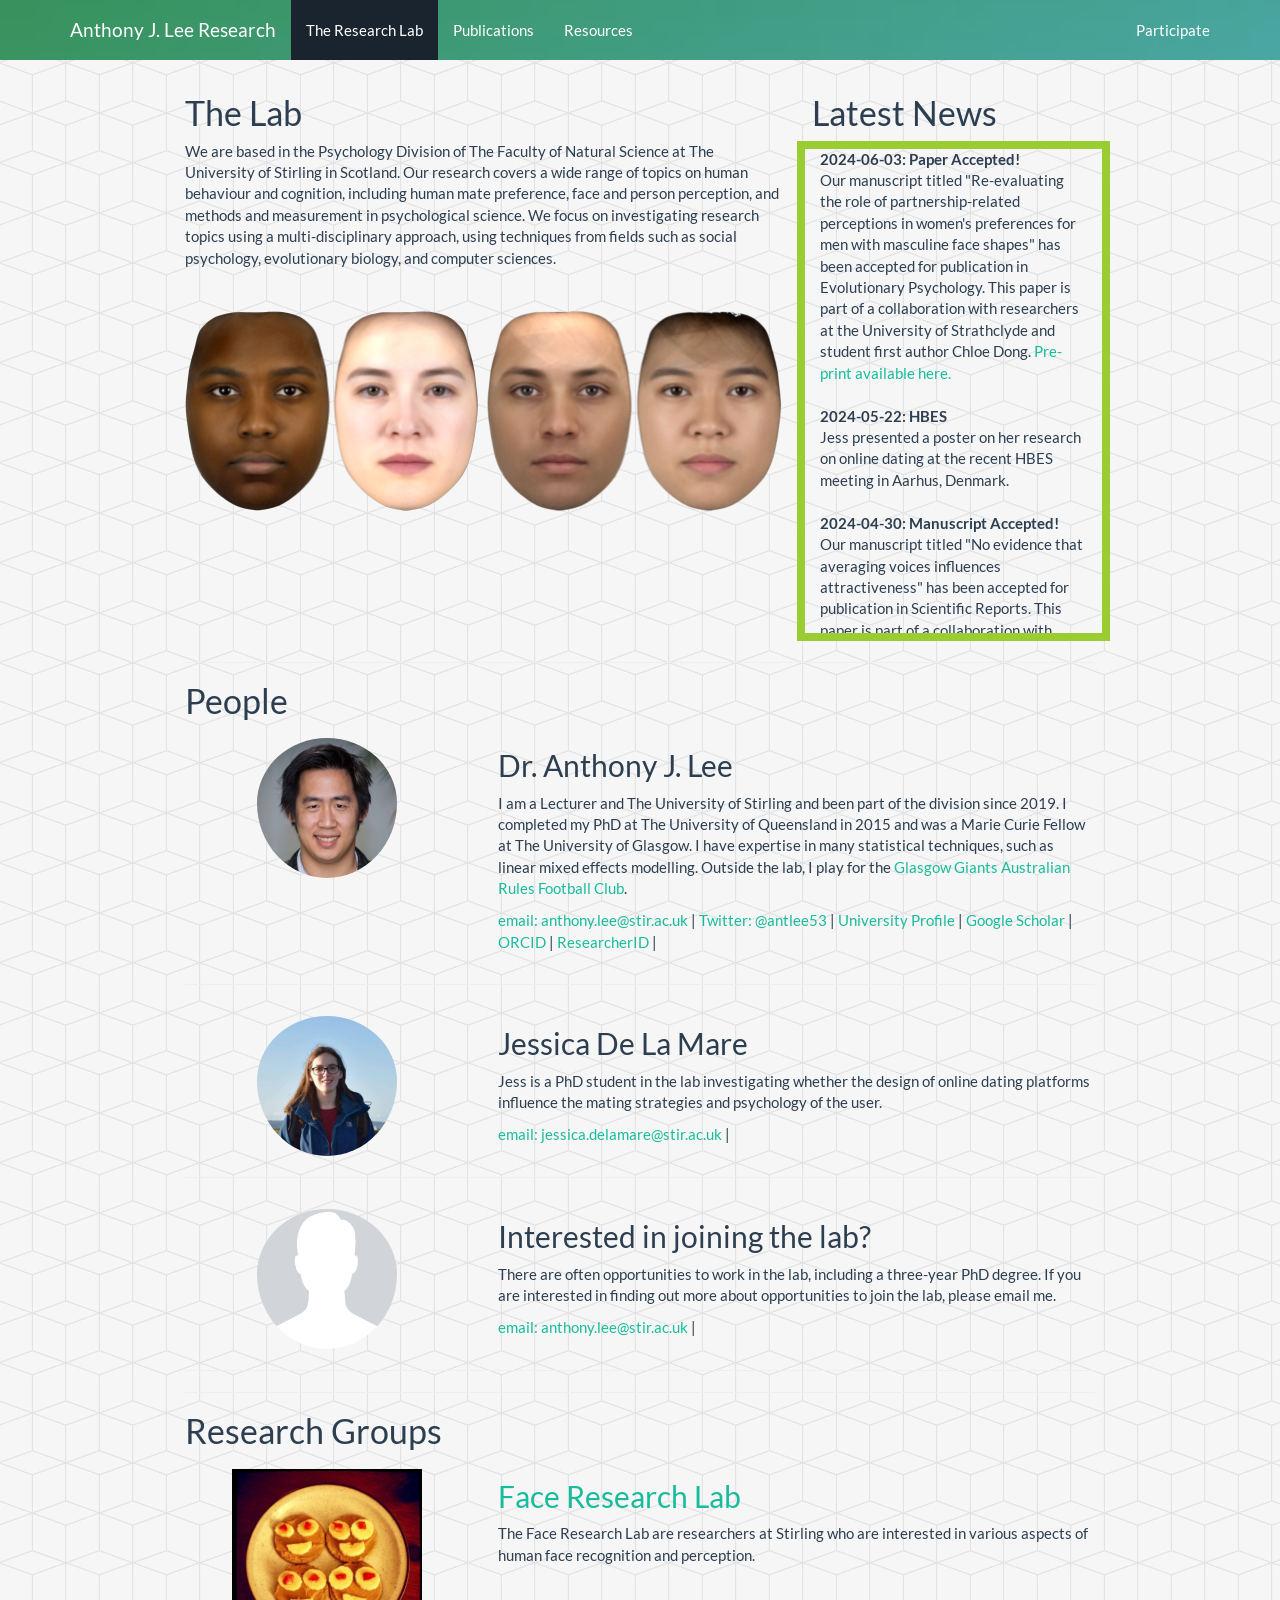
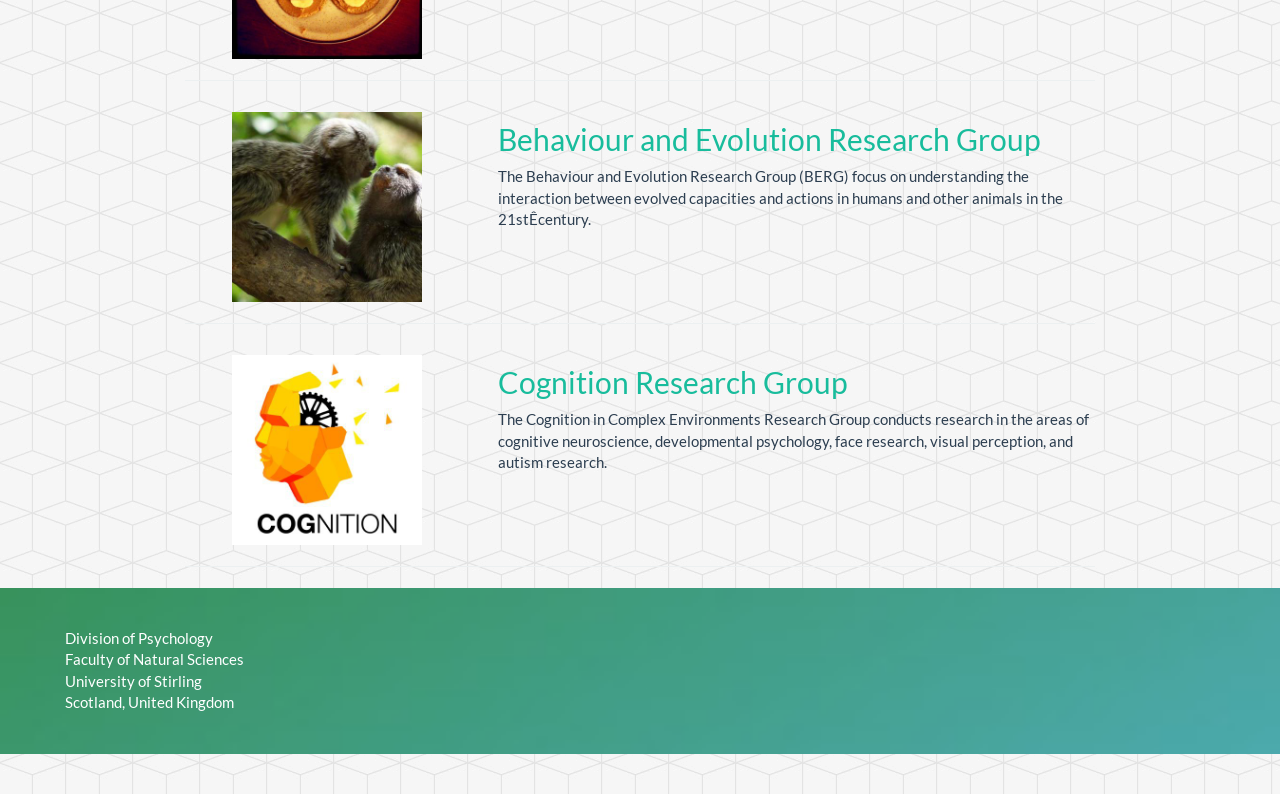
==== commit 1ac87ca5: "Update 25.06.24" ====
--- a/about.html
+++ b/about.html
@@ -318,11 +318,11 @@
 <h1>
 Research Groups
 </h1>
-<div class="row"> <div class="col-sm-4"> <img src="images/1jEzqyfX_400x400.jpeg" style="display:block;max-width:150px;max-height:150px;width: auto;height:auto;margin-left: auto;margin-right: auto;padding-top: 10px"/> </div> <div class="col-sm-8"> <a href="https://faceresearch.stir.ac.uk/"> <h2>Face Research Lab</h2> </a> <p>The Face Research Lab are researchers at Stirling who are interested in various aspects of human face recognition and perception.</p> </div> </div>
-<hr>
-<div class="row"> <div class="col-sm-4"> <img src="images/RIxUIE7y_400x400.jpeg" style="display:block;max-width:150px;max-height:150px;width: auto;height:auto;margin-left: auto;margin-right: auto;padding-top: 10px"/> </div> <div class="col-sm-8"> <a href="https://www.stir.ac.uk/about/faculties/natural-sciences/our-research/research-groups/behaviour-and-evolution-research-group/"> <h2>Behaviour and Evolution Research Group</h2> </a> <p>The Behaviour and Evolution Research Group (BERG) focus on understanding the interaction between evolved capacities and actions in humans and other animals in the 21stÊcentury.</p> </div> </div>
-<hr>
-<div class="row"> <div class="col-sm-4"> <img src="images/k8WZQSHj_400x400.jpeg" style="display:block;max-width:150px;max-height:150px;width: auto;height:auto;margin-left: auto;margin-right: auto;padding-top: 10px"/> </div> <div class="col-sm-8"> <a href="https://www.stir.ac.uk/about/faculties/natural-sciences/our-research/research-groups/cognition-in-complex-environments/"> <h2>Cognition Research Group</h2> </a> <p>The Cognition in Complex Environments Research Group conducts research in the areas of cognitive neuroscience, developmental psychology, face research, visual perception, and autism research.</p> </div> </div>
+<div class="row"> <div class="col-sm-4"> <img src="images/1jEzqyfX_400x400.jpeg" style="display:block;max-height:200px;width: auto;height:auto;margin-left: auto;margin-right: auto;padding-top: 10px"/> </div> <div class="col-sm-8"> <a href="https://faceresearch.stir.ac.uk/"> <h2>Face Research Lab</h2> </a> <p>The Face Research Lab are researchers at Stirling who are interested in various aspects of human face recognition and perception.</p> </div> </div>
+<hr>
+<div class="row"> <div class="col-sm-4"> <img src="images/RIxUIE7y_400x400.jpeg" style="display:block;max-height:200px;width: auto;height:auto;margin-left: auto;margin-right: auto;padding-top: 10px"/> </div> <div class="col-sm-8"> <a href="https://www.stir.ac.uk/about/faculties/natural-sciences/our-research/research-groups/behaviour-and-evolution-research-group/"> <h2>Behaviour and Evolution Research Group</h2> </a> <p>The Behaviour and Evolution Research Group (BERG) focus on understanding the interaction between evolved capacities and actions in humans and other animals in the 21stÊcentury.</p> </div> </div>
+<hr>
+<div class="row"> <div class="col-sm-4"> <img src="images/k8WZQSHj_400x400.jpeg" style="display:block;max-height:200px;width: auto;height:auto;margin-left: auto;margin-right: auto;padding-top: 10px"/> </div> <div class="col-sm-8"> <a href="https://www.stir.ac.uk/about/faculties/natural-sciences/our-research/research-groups/cognition-in-complex-environments/"> <h2>Cognition Research Group</h2> </a> <p>The Cognition in Complex Environments Research Group conducts research in the areas of cognitive neuroscience, developmental psychology, face research, visual perception, and autism research.</p> </div> </div>
 <hr>
 </div>
 
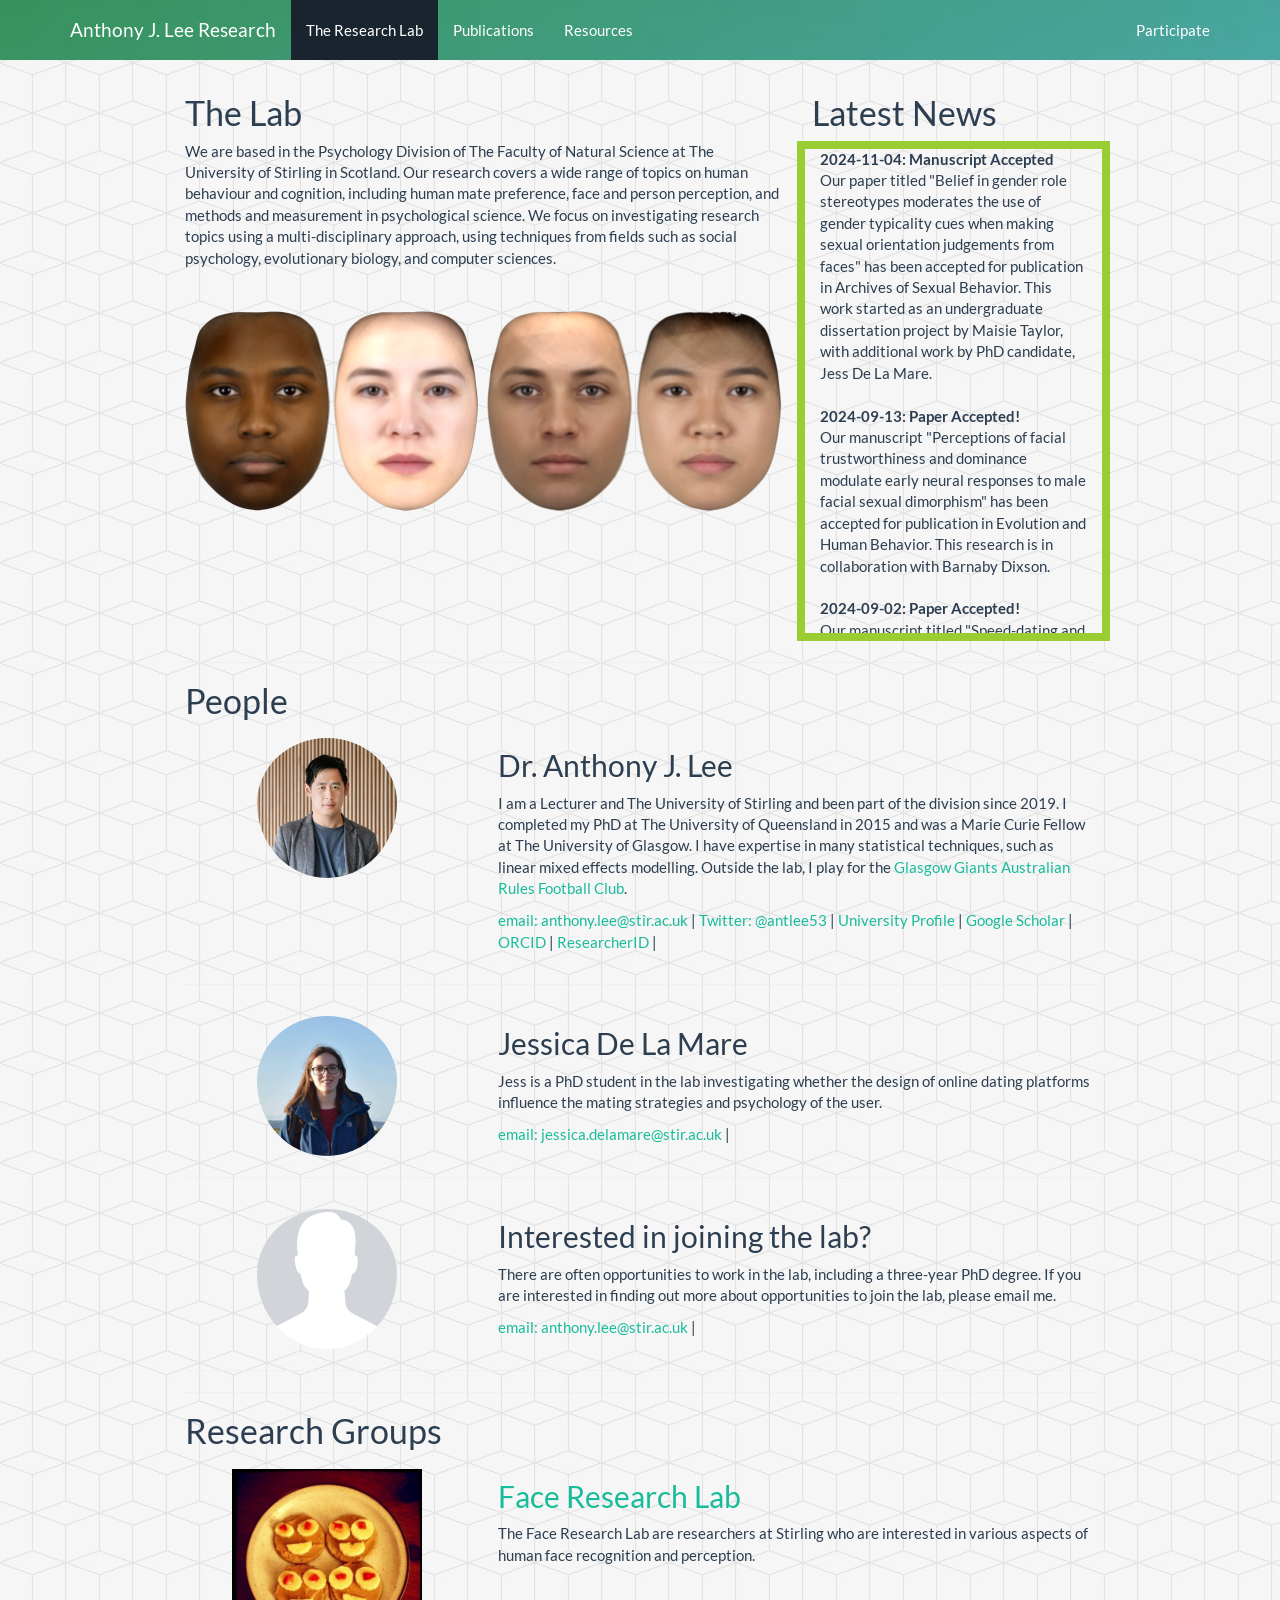
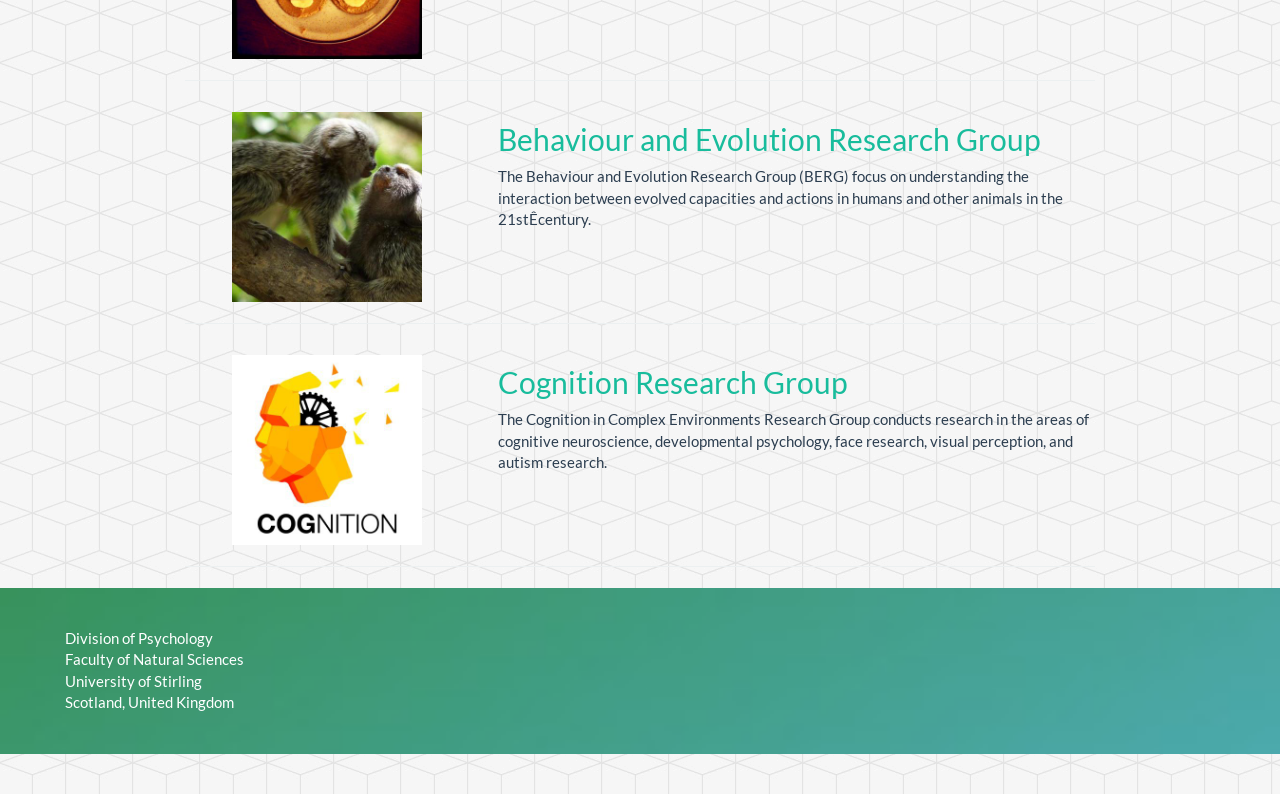
==== commit aa5a20d4: "Update 27.11.24" ====
--- a/about.html
+++ b/about.html
@@ -13,7 +13,7 @@
 
 <title>Anthony J. Lee Research</title>
 
-<script src="site_libs/header-attrs-2.26/header-attrs.js"></script>
+<script src="site_libs/header-attrs-2.28/header-attrs.js"></script>
 <script src="site_libs/jquery-3.6.0/jquery-3.6.0.min.js"></script>
 <meta name="viewport" content="width=device-width, initial-scale=1" />
 <link href="site_libs/bootstrap-3.3.5/css/flatly.min.css" rel="stylesheet" />
@@ -297,7 +297,7 @@
 <div class="col-sm-4">
 <h1>Latest News</h1>
 <div class="row">
-<div class="col-sm-2" style="overflow: auto; width:auto; height:500px; border:8px solid yellowgreen;"><b>2024-06-03: Paper Accepted!</b><br>Our manuscript titled "Re-evaluating the role of partnership-related perceptions in women's preferences for men with masculine face shapes" has been accepted for publication in Evolutionary Psychology. This paper is part of a collaboration with researchers at the University of Strathclyde and student first author Chloe Dong.  <a href=https://osf.io/preprints/psyarxiv/s7w8a>Pre-print available here.</a><br><br><b>2024-05-22: HBES</b><br>Jess presented a poster on her research on online dating at the recent HBES meeting in Aarhus, Denmark.<br><br><b>2024-04-30: Manuscript Accepted!</b><br>Our manuscript titled "No evidence that averaging voices influences attractiveness" has been accepted for publication in Scientific Reports. This paper is part of a collaboration with researchers at McMaster University.  <a href=https://osf.io/preprints/psyarxiv/qf54w>Pre-print available here.</a><br><br><b>2024-02-14: Odette Lis</b><br>We're saddened by the sudden passing of valued PhD student, Odette Lis. Rest in Peace.<br><br><b>2023-09-17: Manuscript Accepted!</b><br>A manuscript titled " Laughter and ratings of funniness in speed-dating do not support the fitness indicator hypothesis of humour" has been accepted for publication in Evolution and Human Behavior. This work is part of a collaboration with researchers at the University of Queensland.<br><br><b>2023-08-02: Manuscript Accepted!</b><br>Our manuscript titled "The importance of face-shape masculinity for perceptions of male dominance depends on study design" has been accepted for publication in Scientific Reports. This paper is part of a collaboration with researchers at the University of Strathclyde and student first author Chloe Dong.  <a href=https://psyarxiv.com/xyrdt/>Pre-print available here.</a><br><br><b>2023-07-25: ISHE Summer Institute</b><br>The lab attended the ISHE Summer Institute in Ceske Budejovice, Czech. Both Jess and Odette presented a posters on their research.<br><br><b>2023-06-21: Manuscript Accepted!</b><br>Our manuscript titled "No evidence that sociosexual orientation moderates effects of conception probability on womens preferences for male facial masculinity" has been accepted for publication in Scientific Reports. This paper is part of an international collaborative project including researchers in the UK, Poland, Finland, and Australia.  <a href=https://psyarxiv.com/qmhg2>Pre-print available here.</a><br><br><b>2023-05-29: Manuscript Accepted!</b><br>Ronja Bartlome's MSc dissertation has been accepted for publication in Adaptive Human Behavior and Physiology. The manuscript titled "Facial attractiveness, but not facial masculinity, is used as a cue to paternal involvement in fathers." is the culmination of hard work collecting data from a difficult to reach population. Congratulations Ronja!   <a href= <a href=https://doi.org/10.1101/192054>Accepted manuscript available here</a>.<br><br><b>2023-05-23: Manuscript Accepted!</b><br>A manuscript title "Objectively measured facial traits predict in-person evaluations of facial attractiveness and prosociality in speed-dating partners." was accepted for publication in Evolution and Human Behavior. This work was in collaboration with researchers at The Univeristy of Queensland, Amy Zhao and Brendan Zietsch (and others).<br></div>
+<div class="col-sm-2" style="overflow: auto; width:auto; height:500px; border:8px solid yellowgreen;"><b>2024-11-04: Manuscript Accepted</b><br>Our paper titled "Belief in gender role stereotypes moderates the use of gender typicality cues when making sexual orientation judgements from faces" has been accepted for publication in Archives of Sexual Behavior. This work started as an undergraduate dissertation project by Maisie Taylor, with additional work by PhD candidate, Jess De La Mare.<br><br><b>2024-09-13: Paper Accepted!</b><br>Our manuscript "Perceptions of facial trustworthiness and dominance modulate early neural responses to male facial sexual dimorphism" has been accepted for publication in Evolution and Human Behavior. This research is in collaboration with Barnaby Dixson.<br><br><b>2024-09-02: Paper Accepted!</b><br>Our manuscript titled "Speed-dating and simulation data explain the discrepancy between stated and revealed mate preferences" has been accepted for publication in the European Journal of Personality. This work is in collaboration with Amy Zhao and Brendan Zietsch at the University of Queensland.<br><br><b>2024-06-03: Paper Accepted!</b><br>Our manuscript titled "Re-evaluating the role of partnership-related perceptions in women's preferences for men with masculine face shapes" has been accepted for publication in Evolutionary Psychology. This paper is part of a collaboration with researchers at the University of Strathclyde and student first author Chloe Dong.  <a href=https://osf.io/preprints/psyarxiv/s7w8a>Pre-print available here.</a><br><br><b>2024-05-22: HBES</b><br>Jess presented a poster on her research on online dating at the recent HBES meeting in Aarhus, Denmark.<br><br><b>2024-04-30: Manuscript Accepted!</b><br>Our manuscript titled "No evidence that averaging voices influences attractiveness" has been accepted for publication in Scientific Reports. This paper is part of a collaboration with researchers at McMaster University.  <a href=https://osf.io/preprints/psyarxiv/qf54w>Pre-print available here.</a><br><br><b>2024-02-14: Odette Lis</b><br>We're saddened by the sudden passing of valued PhD student, Odette Lis. Rest in Peace.<br><br><b>2023-09-17: Manuscript Accepted!</b><br>A manuscript titled " Laughter and ratings of funniness in speed-dating do not support the fitness indicator hypothesis of humour" has been accepted for publication in Evolution and Human Behavior. This work is part of a collaboration with researchers at the University of Queensland.<br><br><b>2023-08-02: Manuscript Accepted!</b><br>Our manuscript titled "The importance of face-shape masculinity for perceptions of male dominance depends on study design" has been accepted for publication in Scientific Reports. This paper is part of a collaboration with researchers at the University of Strathclyde and student first author Chloe Dong.  <a href=https://psyarxiv.com/xyrdt/>Pre-print available here.</a><br><br><b>2023-07-25: ISHE Summer Institute</b><br>The lab attended the ISHE Summer Institute in Ceske Budejovice, Czech. Both Jess and Odette presented a posters on their research.<br></div>
 </div>
 </div>
 </div>
@@ -306,7 +306,7 @@
 <h1>
 People
 </h1>
-<div class="row"> <div class="col-sm-4"> <img src="images/antlee.jpeg" style="display:block;max-width:150px;max-height:150px;width: auto;height:auto;margin-left: auto;margin-right: auto;border-radius: 50%;padding-top: 10px"/> </div> <div class="col-sm-8"> <h2>Dr. Anthony J. Lee</h2> <p>I am a Lecturer and The University of Stirling and been part of the division since 2019. I completed my PhD at The University of Queensland in 2015 and was a Marie Curie Fellow at The University of Glasgow. I have expertise in many statistical techniques, such as linear mixed effects modelling. Outside the lab, I play for the <a href="https://www.glasgowgiants.scot">Glasgow Giants Australian Rules Football Club</a>.</p> <p><a href=mailto:anthony.lee@stir.ac.uk>email: anthony.lee@stir.ac.uk</a> | <a href=https://twitter.com/antlee53 target="_blank">Twitter: @antlee53</a> | <a href=https://www.stir.ac.uk/people/1090003 target="_blank">University Profile</a> | <a href=https://scholar.google.com/citations?user=5MqrYB8AAAAJ&hl=en target="_blank">Google Scholar</a> | <a href=https://orcid.org/0000-0001-8288-3393 target="_blank">ORCID</a> | <a href=http://www.researcherid.com/rid/I-8220-2012 target="_blank">ResearcherID</a> |  </p> </div> </div>
+<div class="row"> <div class="col-sm-4"> <img src="images/Anthony%20Lee%20UOS-3733_Square.jpeg" style="display:block;max-width:150px;max-height:150px;width: auto;height:auto;margin-left: auto;margin-right: auto;border-radius: 50%;padding-top: 10px"/> </div> <div class="col-sm-8"> <h2>Dr. Anthony J. Lee</h2> <p>I am a Lecturer and The University of Stirling and been part of the division since 2019. I completed my PhD at The University of Queensland in 2015 and was a Marie Curie Fellow at The University of Glasgow. I have expertise in many statistical techniques, such as linear mixed effects modelling. Outside the lab, I play for the <a href="https://www.glasgowgiants.scot">Glasgow Giants Australian Rules Football Club</a>.</p> <p><a href=mailto:anthony.lee@stir.ac.uk>email: anthony.lee@stir.ac.uk</a> | <a href=https://twitter.com/antlee53 target="_blank">Twitter: @antlee53</a> | <a href=https://www.stir.ac.uk/people/1090003 target="_blank">University Profile</a> | <a href=https://scholar.google.com/citations?user=5MqrYB8AAAAJ&hl=en target="_blank">Google Scholar</a> | <a href=https://orcid.org/0000-0001-8288-3393 target="_blank">ORCID</a> | <a href=http://www.researcherid.com/rid/I-8220-2012 target="_blank">ResearcherID</a> |  </p> </div> </div>
 <hr>
 <div class="row"> <div class="col-sm-4"> <img src="images/jess.jpg" style="display:block;max-width:150px;max-height:150px;width: auto;height:auto;margin-left: auto;margin-right: auto;border-radius: 50%;padding-top: 10px"/> </div> <div class="col-sm-8"> <h2>Jessica De La Mare</h2> <p>Jess is a PhD student in the lab investigating whether the design of online dating platforms influence the mating strategies and psychology of the user.</p> <p><a href=mailto:jessica.delamare@stir.ac.uk>email: jessica.delamare@stir.ac.uk</a> |  </p> </div> </div>
 <hr>
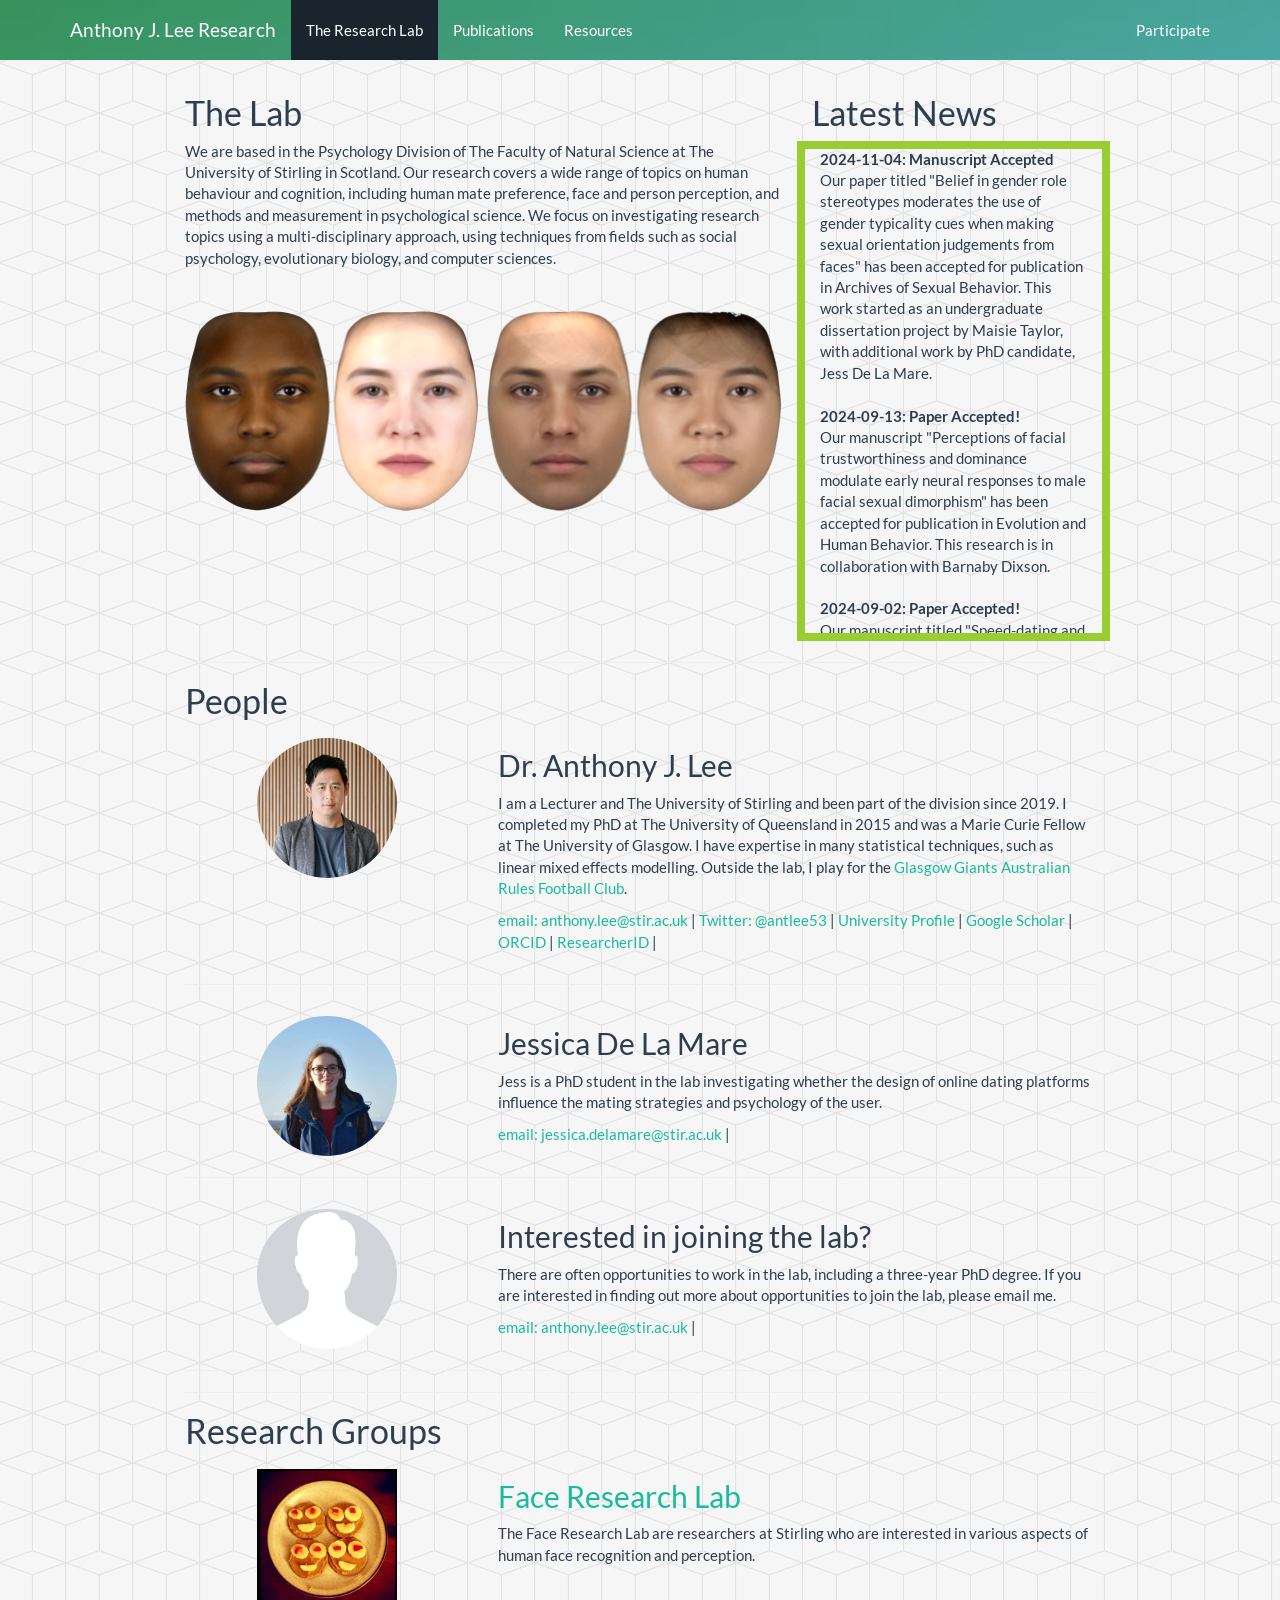
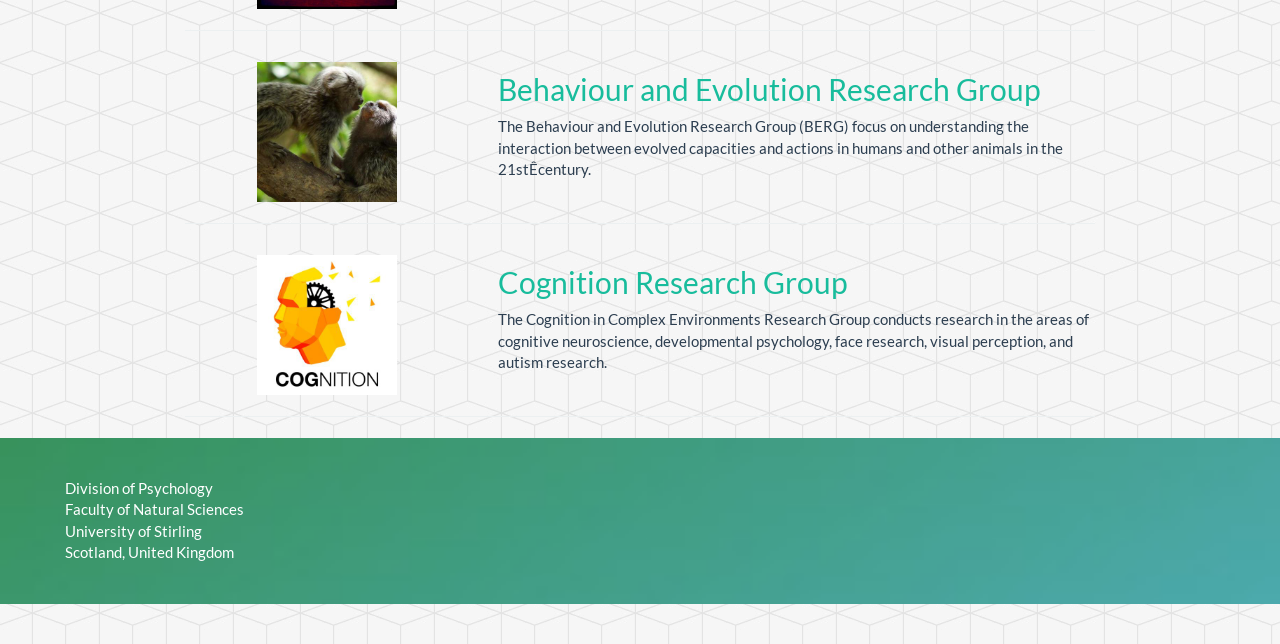
==== commit 3b36743c: "Update 03.12.24" ====
--- a/about.html
+++ b/about.html
@@ -318,11 +318,11 @@
 <h1>
 Research Groups
 </h1>
-<div class="row"> <div class="col-sm-4"> <img src="images/1jEzqyfX_400x400.jpeg" style="display:block;max-height:200px;width: auto;height:auto;margin-left: auto;margin-right: auto;padding-top: 10px"/> </div> <div class="col-sm-8"> <a href="https://faceresearch.stir.ac.uk/"> <h2>Face Research Lab</h2> </a> <p>The Face Research Lab are researchers at Stirling who are interested in various aspects of human face recognition and perception.</p> </div> </div>
-<hr>
-<div class="row"> <div class="col-sm-4"> <img src="images/RIxUIE7y_400x400.jpeg" style="display:block;max-height:200px;width: auto;height:auto;margin-left: auto;margin-right: auto;padding-top: 10px"/> </div> <div class="col-sm-8"> <a href="https://www.stir.ac.uk/about/faculties/natural-sciences/our-research/research-groups/behaviour-and-evolution-research-group/"> <h2>Behaviour and Evolution Research Group</h2> </a> <p>The Behaviour and Evolution Research Group (BERG) focus on understanding the interaction between evolved capacities and actions in humans and other animals in the 21stÊcentury.</p> </div> </div>
-<hr>
-<div class="row"> <div class="col-sm-4"> <img src="images/k8WZQSHj_400x400.jpeg" style="display:block;max-height:200px;width: auto;height:auto;margin-left: auto;margin-right: auto;padding-top: 10px"/> </div> <div class="col-sm-8"> <a href="https://www.stir.ac.uk/about/faculties/natural-sciences/our-research/research-groups/cognition-in-complex-environments/"> <h2>Cognition Research Group</h2> </a> <p>The Cognition in Complex Environments Research Group conducts research in the areas of cognitive neuroscience, developmental psychology, face research, visual perception, and autism research.</p> </div> </div>
+<div class="row"> <div class="col-sm-4"> <a href="https://faceresearch.stir.ac.uk/"> <img src="images/1jEzqyfX_400x400.jpeg" style="display:block;max-height:150px;width: auto;height:auto;margin-left: auto;margin-right: auto;padding-top: 10px"/> </a> </div> <div class="col-sm-8"> <a href="https://faceresearch.stir.ac.uk/"> <h2>Face Research Lab</h2> </a> <p>The Face Research Lab are researchers at Stirling who are interested in various aspects of human face recognition and perception.</p> </div> </div>
+<hr>
+<div class="row"> <div class="col-sm-4"> <a href="https://www.stir.ac.uk/about/faculties/natural-sciences/our-research/research-groups/behaviour-and-evolution-research-group/"> <img src="images/RIxUIE7y_400x400.jpeg" style="display:block;max-height:150px;width: auto;height:auto;margin-left: auto;margin-right: auto;padding-top: 10px"/> </a> </div> <div class="col-sm-8"> <a href="https://www.stir.ac.uk/about/faculties/natural-sciences/our-research/research-groups/behaviour-and-evolution-research-group/"> <h2>Behaviour and Evolution Research Group</h2> </a> <p>The Behaviour and Evolution Research Group (BERG) focus on understanding the interaction between evolved capacities and actions in humans and other animals in the 21stÊcentury.</p> </div> </div>
+<hr>
+<div class="row"> <div class="col-sm-4"> <a href="https://www.stir.ac.uk/about/faculties/natural-sciences/our-research/research-groups/cognition-in-complex-environments/"> <img src="images/k8WZQSHj_400x400.jpeg" style="display:block;max-height:150px;width: auto;height:auto;margin-left: auto;margin-right: auto;padding-top: 10px"/> </a> </div> <div class="col-sm-8"> <a href="https://www.stir.ac.uk/about/faculties/natural-sciences/our-research/research-groups/cognition-in-complex-environments/"> <h2>Cognition Research Group</h2> </a> <p>The Cognition in Complex Environments Research Group conducts research in the areas of cognitive neuroscience, developmental psychology, face research, visual perception, and autism research.</p> </div> </div>
 <hr>
 </div>
 
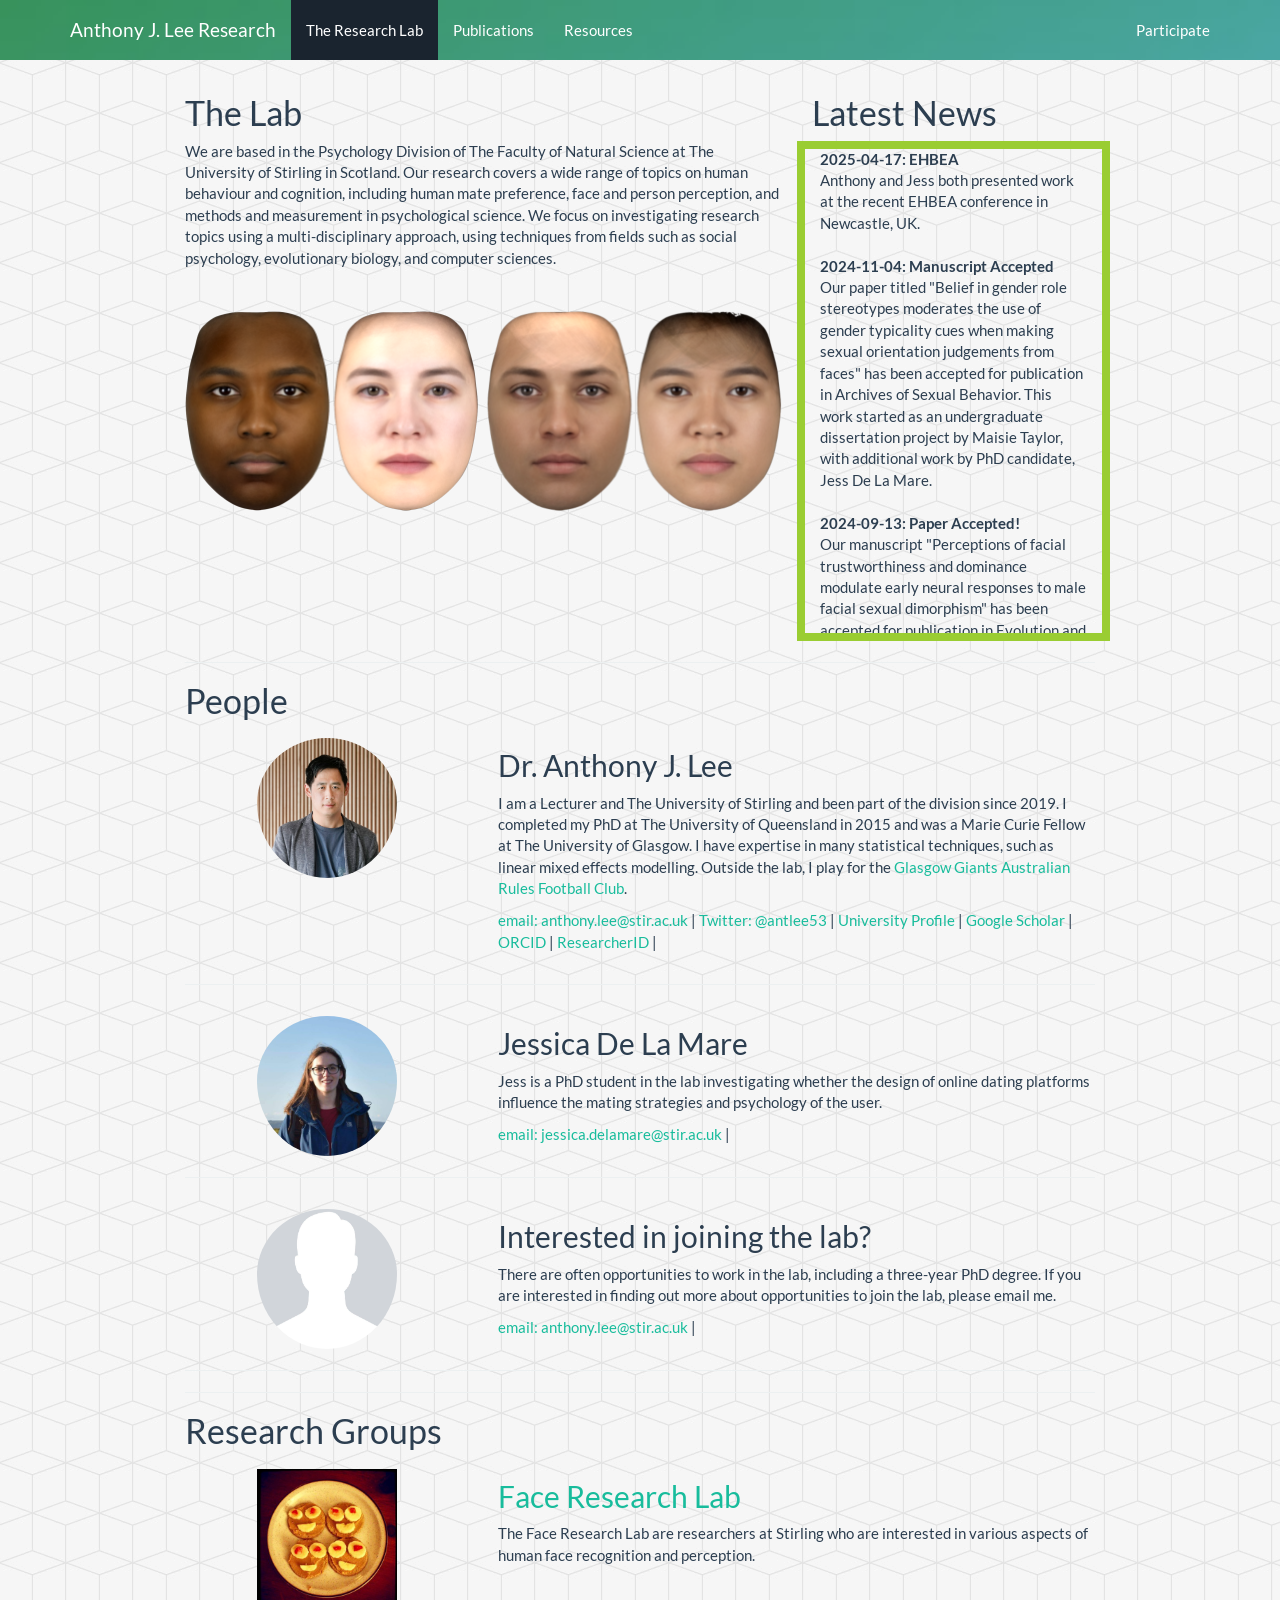
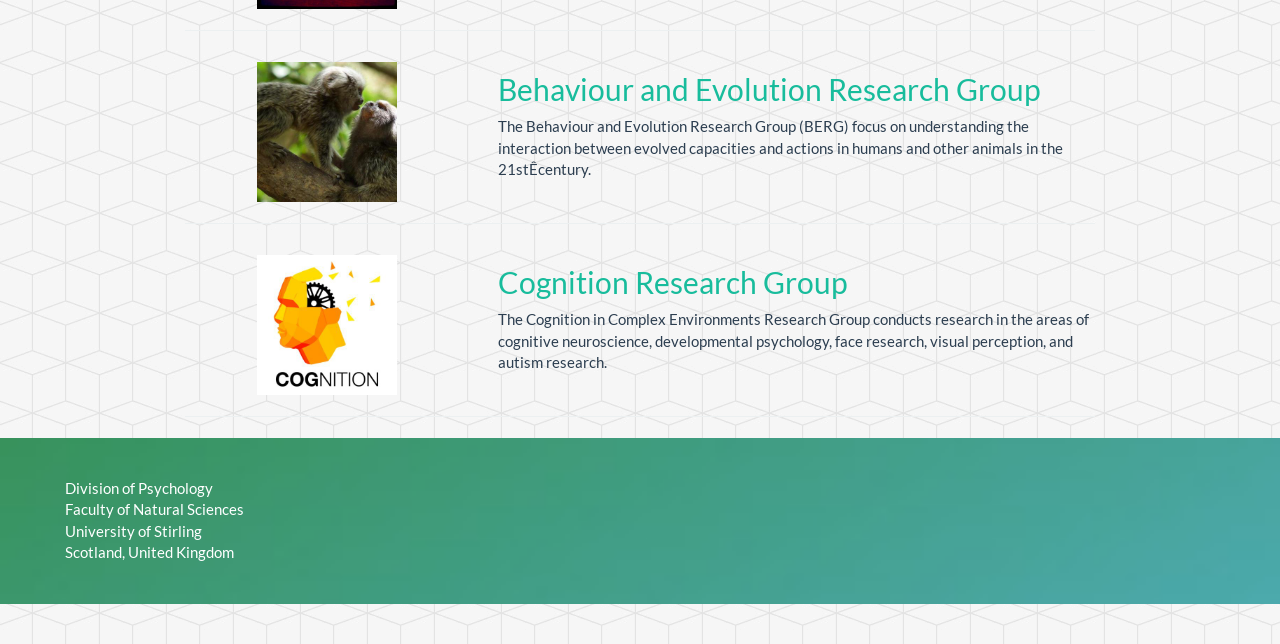
==== commit dfee944d: "Update 23.04.25" ====
--- a/about.html
+++ b/about.html
@@ -297,7 +297,7 @@
 <div class="col-sm-4">
 <h1>Latest News</h1>
 <div class="row">
-<div class="col-sm-2" style="overflow: auto; width:auto; height:500px; border:8px solid yellowgreen;"><b>2024-11-04: Manuscript Accepted</b><br>Our paper titled "Belief in gender role stereotypes moderates the use of gender typicality cues when making sexual orientation judgements from faces" has been accepted for publication in Archives of Sexual Behavior. This work started as an undergraduate dissertation project by Maisie Taylor, with additional work by PhD candidate, Jess De La Mare.<br><br><b>2024-09-13: Paper Accepted!</b><br>Our manuscript "Perceptions of facial trustworthiness and dominance modulate early neural responses to male facial sexual dimorphism" has been accepted for publication in Evolution and Human Behavior. This research is in collaboration with Barnaby Dixson.<br><br><b>2024-09-02: Paper Accepted!</b><br>Our manuscript titled "Speed-dating and simulation data explain the discrepancy between stated and revealed mate preferences" has been accepted for publication in the European Journal of Personality. This work is in collaboration with Amy Zhao and Brendan Zietsch at the University of Queensland.<br><br><b>2024-06-03: Paper Accepted!</b><br>Our manuscript titled "Re-evaluating the role of partnership-related perceptions in women's preferences for men with masculine face shapes" has been accepted for publication in Evolutionary Psychology. This paper is part of a collaboration with researchers at the University of Strathclyde and student first author Chloe Dong.  <a href=https://osf.io/preprints/psyarxiv/s7w8a>Pre-print available here.</a><br><br><b>2024-05-22: HBES</b><br>Jess presented a poster on her research on online dating at the recent HBES meeting in Aarhus, Denmark.<br><br><b>2024-04-30: Manuscript Accepted!</b><br>Our manuscript titled "No evidence that averaging voices influences attractiveness" has been accepted for publication in Scientific Reports. This paper is part of a collaboration with researchers at McMaster University.  <a href=https://osf.io/preprints/psyarxiv/qf54w>Pre-print available here.</a><br><br><b>2024-02-14: Odette Lis</b><br>We're saddened by the sudden passing of valued PhD student, Odette Lis. Rest in Peace.<br><br><b>2023-09-17: Manuscript Accepted!</b><br>A manuscript titled " Laughter and ratings of funniness in speed-dating do not support the fitness indicator hypothesis of humour" has been accepted for publication in Evolution and Human Behavior. This work is part of a collaboration with researchers at the University of Queensland.<br><br><b>2023-08-02: Manuscript Accepted!</b><br>Our manuscript titled "The importance of face-shape masculinity for perceptions of male dominance depends on study design" has been accepted for publication in Scientific Reports. This paper is part of a collaboration with researchers at the University of Strathclyde and student first author Chloe Dong.  <a href=https://psyarxiv.com/xyrdt/>Pre-print available here.</a><br><br><b>2023-07-25: ISHE Summer Institute</b><br>The lab attended the ISHE Summer Institute in Ceske Budejovice, Czech. Both Jess and Odette presented a posters on their research.<br></div>
+<div class="col-sm-2" style="overflow: auto; width:auto; height:500px; border:8px solid yellowgreen;"><b>2025-04-17: EHBEA</b><br>Anthony and Jess both presented work at the recent EHBEA conference in Newcastle, UK.<br><br><b>2024-11-04: Manuscript Accepted</b><br>Our paper titled "Belief in gender role stereotypes moderates the use of gender typicality cues when making sexual orientation judgements from faces" has been accepted for publication in Archives of Sexual Behavior. This work started as an undergraduate dissertation project by Maisie Taylor, with additional work by PhD candidate, Jess De La Mare.<br><br><b>2024-09-13: Paper Accepted!</b><br>Our manuscript "Perceptions of facial trustworthiness and dominance modulate early neural responses to male facial sexual dimorphism" has been accepted for publication in Evolution and Human Behavior. This research is in collaboration with Barnaby Dixson.<br><br><b>2024-09-02: Paper Accepted!</b><br>Our manuscript titled "Speed-dating and simulation data explain the discrepancy between stated and revealed mate preferences" has been accepted for publication in the European Journal of Personality. This work is in collaboration with Amy Zhao and Brendan Zietsch at the University of Queensland.<br><br><b>2024-06-03: Paper Accepted!</b><br>Our manuscript titled "Re-evaluating the role of partnership-related perceptions in women's preferences for men with masculine face shapes" has been accepted for publication in Evolutionary Psychology. This paper is part of a collaboration with researchers at the University of Strathclyde and student first author Chloe Dong.  <a href=https://osf.io/preprints/psyarxiv/s7w8a>Pre-print available here.</a><br><br><b>2024-05-22: HBES</b><br>Jess presented a poster on her research on online dating at the recent HBES meeting in Aarhus, Denmark.<br><br><b>2024-04-30: Manuscript Accepted!</b><br>Our manuscript titled "No evidence that averaging voices influences attractiveness" has been accepted for publication in Scientific Reports. This paper is part of a collaboration with researchers at McMaster University.  <a href=https://osf.io/preprints/psyarxiv/qf54w>Pre-print available here.</a><br><br><b>2024-02-14: Odette Lis</b><br>We're saddened by the sudden passing of valued PhD student, Odette Lis. Rest in Peace.<br><br><b>2023-09-17: Manuscript Accepted!</b><br>A manuscript titled " Laughter and ratings of funniness in speed-dating do not support the fitness indicator hypothesis of humour" has been accepted for publication in Evolution and Human Behavior. This work is part of a collaboration with researchers at the University of Queensland.<br><br><b>2023-08-02: Manuscript Accepted!</b><br>Our manuscript titled "The importance of face-shape masculinity for perceptions of male dominance depends on study design" has been accepted for publication in Scientific Reports. This paper is part of a collaboration with researchers at the University of Strathclyde and student first author Chloe Dong.  <a href=https://psyarxiv.com/xyrdt/>Pre-print available here.</a><br></div>
 </div>
 </div>
 </div>
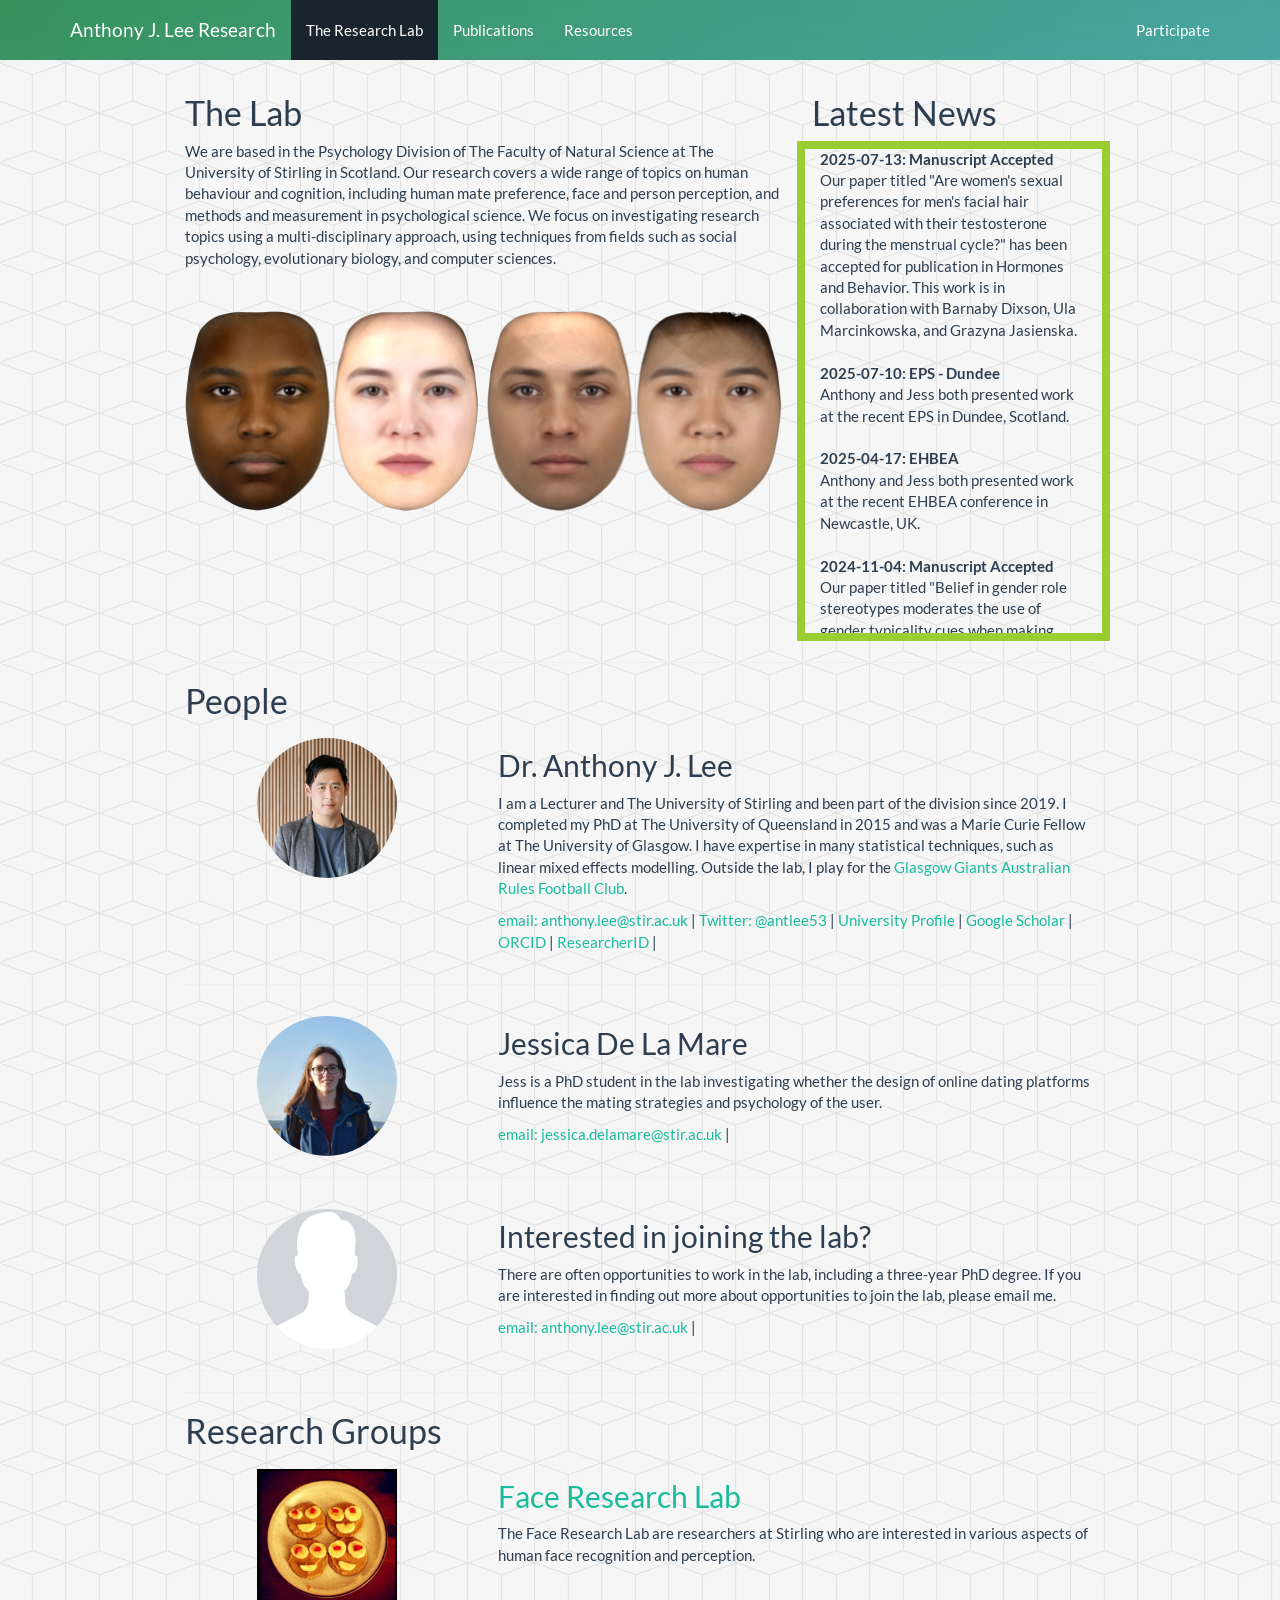
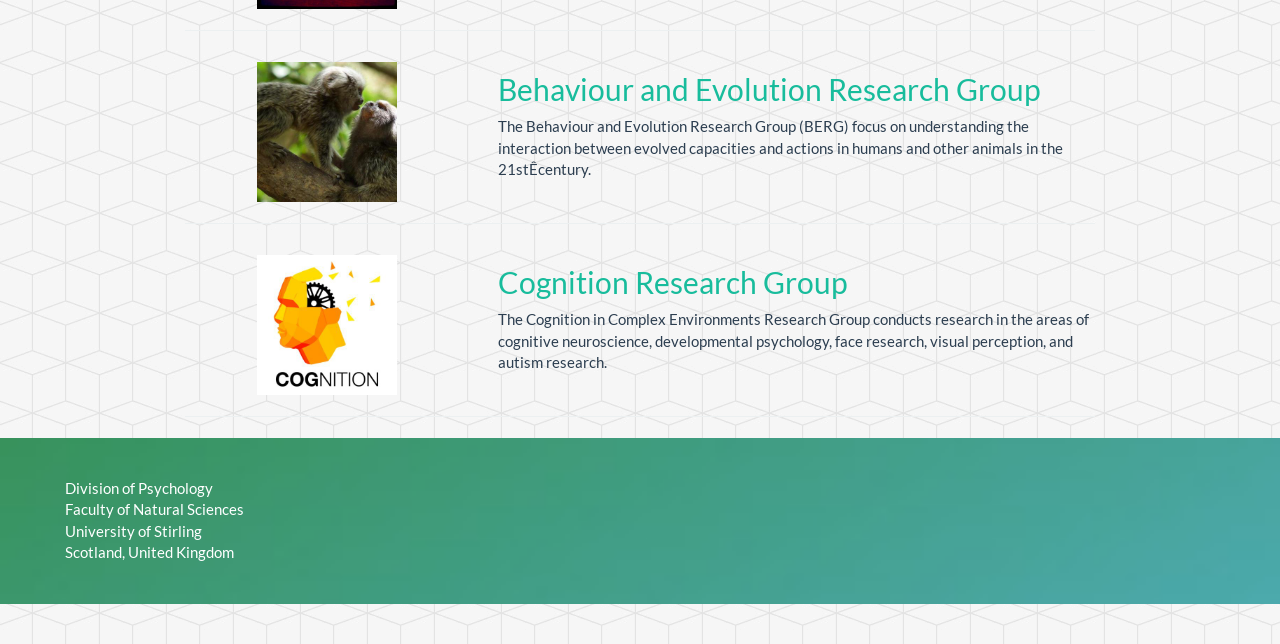
==== commit 89fee426: "Update 18.07.25" ====
--- a/about.html
+++ b/about.html
@@ -13,7 +13,7 @@
 
 <title>Anthony J. Lee Research</title>
 
-<script src="site_libs/header-attrs-2.28/header-attrs.js"></script>
+<script src="site_libs/header-attrs-2.29/header-attrs.js"></script>
 <script src="site_libs/jquery-3.6.0/jquery-3.6.0.min.js"></script>
 <meta name="viewport" content="width=device-width, initial-scale=1" />
 <link href="site_libs/bootstrap-3.3.5/css/flatly.min.css" rel="stylesheet" />
@@ -297,7 +297,7 @@
 <div class="col-sm-4">
 <h1>Latest News</h1>
 <div class="row">
-<div class="col-sm-2" style="overflow: auto; width:auto; height:500px; border:8px solid yellowgreen;"><b>2025-04-17: EHBEA</b><br>Anthony and Jess both presented work at the recent EHBEA conference in Newcastle, UK.<br><br><b>2024-11-04: Manuscript Accepted</b><br>Our paper titled "Belief in gender role stereotypes moderates the use of gender typicality cues when making sexual orientation judgements from faces" has been accepted for publication in Archives of Sexual Behavior. This work started as an undergraduate dissertation project by Maisie Taylor, with additional work by PhD candidate, Jess De La Mare.<br><br><b>2024-09-13: Paper Accepted!</b><br>Our manuscript "Perceptions of facial trustworthiness and dominance modulate early neural responses to male facial sexual dimorphism" has been accepted for publication in Evolution and Human Behavior. This research is in collaboration with Barnaby Dixson.<br><br><b>2024-09-02: Paper Accepted!</b><br>Our manuscript titled "Speed-dating and simulation data explain the discrepancy between stated and revealed mate preferences" has been accepted for publication in the European Journal of Personality. This work is in collaboration with Amy Zhao and Brendan Zietsch at the University of Queensland.<br><br><b>2024-06-03: Paper Accepted!</b><br>Our manuscript titled "Re-evaluating the role of partnership-related perceptions in women's preferences for men with masculine face shapes" has been accepted for publication in Evolutionary Psychology. This paper is part of a collaboration with researchers at the University of Strathclyde and student first author Chloe Dong.  <a href=https://osf.io/preprints/psyarxiv/s7w8a>Pre-print available here.</a><br><br><b>2024-05-22: HBES</b><br>Jess presented a poster on her research on online dating at the recent HBES meeting in Aarhus, Denmark.<br><br><b>2024-04-30: Manuscript Accepted!</b><br>Our manuscript titled "No evidence that averaging voices influences attractiveness" has been accepted for publication in Scientific Reports. This paper is part of a collaboration with researchers at McMaster University.  <a href=https://osf.io/preprints/psyarxiv/qf54w>Pre-print available here.</a><br><br><b>2024-02-14: Odette Lis</b><br>We're saddened by the sudden passing of valued PhD student, Odette Lis. Rest in Peace.<br><br><b>2023-09-17: Manuscript Accepted!</b><br>A manuscript titled " Laughter and ratings of funniness in speed-dating do not support the fitness indicator hypothesis of humour" has been accepted for publication in Evolution and Human Behavior. This work is part of a collaboration with researchers at the University of Queensland.<br><br><b>2023-08-02: Manuscript Accepted!</b><br>Our manuscript titled "The importance of face-shape masculinity for perceptions of male dominance depends on study design" has been accepted for publication in Scientific Reports. This paper is part of a collaboration with researchers at the University of Strathclyde and student first author Chloe Dong.  <a href=https://psyarxiv.com/xyrdt/>Pre-print available here.</a><br></div>
+<div class="col-sm-2" style="overflow: auto; width:auto; height:500px; border:8px solid yellowgreen;"><b>2025-07-13: Manuscript Accepted</b><br>Our paper titled "Are women's sexual preferences for men's facial hair associated with their testosterone during the menstrual cycle?" has been accepted for publication in Hormones and Behavior. This work is in collaboration with Barnaby Dixson, Ula Marcinkowska, and Grazyna Jasienska.<br><br><b>2025-07-10: EPS - Dundee</b><br>Anthony and Jess both presented work at the recent EPS in Dundee, Scotland.<br><br><b>2025-04-17: EHBEA</b><br>Anthony and Jess both presented work at the recent EHBEA conference in Newcastle, UK.<br><br><b>2024-11-04: Manuscript Accepted</b><br>Our paper titled "Belief in gender role stereotypes moderates the use of gender typicality cues when making sexual orientation judgements from faces" has been accepted for publication in Archives of Sexual Behavior. This work started as an undergraduate dissertation project by Maisie Taylor, with additional work by PhD candidate, Jess De La Mare.<br><br><b>2024-09-13: Paper Accepted!</b><br>Our manuscript "Perceptions of facial trustworthiness and dominance modulate early neural responses to male facial sexual dimorphism" has been accepted for publication in Evolution and Human Behavior. This research is in collaboration with Barnaby Dixson.<br><br><b>2024-09-02: Paper Accepted!</b><br>Our manuscript titled "Speed-dating and simulation data explain the discrepancy between stated and revealed mate preferences" has been accepted for publication in the European Journal of Personality. This work is in collaboration with Amy Zhao and Brendan Zietsch at the University of Queensland.<br><br><b>2024-06-03: Paper Accepted!</b><br>Our manuscript titled "Re-evaluating the role of partnership-related perceptions in women's preferences for men with masculine face shapes" has been accepted for publication in Evolutionary Psychology. This paper is part of a collaboration with researchers at the University of Strathclyde and student first author Chloe Dong.  <a href=https://osf.io/preprints/psyarxiv/s7w8a>Pre-print available here.</a><br><br><b>2024-05-22: HBES</b><br>Jess presented a poster on her research on online dating at the recent HBES meeting in Aarhus, Denmark.<br><br><b>2024-04-30: Manuscript Accepted!</b><br>Our manuscript titled "No evidence that averaging voices influences attractiveness" has been accepted for publication in Scientific Reports. This paper is part of a collaboration with researchers at McMaster University.  <a href=https://osf.io/preprints/psyarxiv/qf54w>Pre-print available here.</a><br><br><b>2024-02-14: Odette Lis</b><br>We're saddened by the sudden passing of valued PhD student, Odette Lis. Rest in Peace.<br></div>
 </div>
 </div>
 </div>
@@ -324,6 +324,8 @@
 <hr>
 <div class="row"> <div class="col-sm-4"> <a href="https://www.stir.ac.uk/about/faculties/natural-sciences/our-research/research-groups/cognition-in-complex-environments/"> <img src="images/k8WZQSHj_400x400.jpeg" style="display:block;max-height:150px;width: auto;height:auto;margin-left: auto;margin-right: auto;padding-top: 10px"/> </a> </div> <div class="col-sm-8"> <a href="https://www.stir.ac.uk/about/faculties/natural-sciences/our-research/research-groups/cognition-in-complex-environments/"> <h2>Cognition Research Group</h2> </a> <p>The Cognition in Complex Environments Research Group conducts research in the areas of cognitive neuroscience, developmental psychology, face research, visual perception, and autism research.</p> </div> </div>
 <hr>
+</div>
+</div>
 </div>
 
 </div> <!-- articleBandContent -->
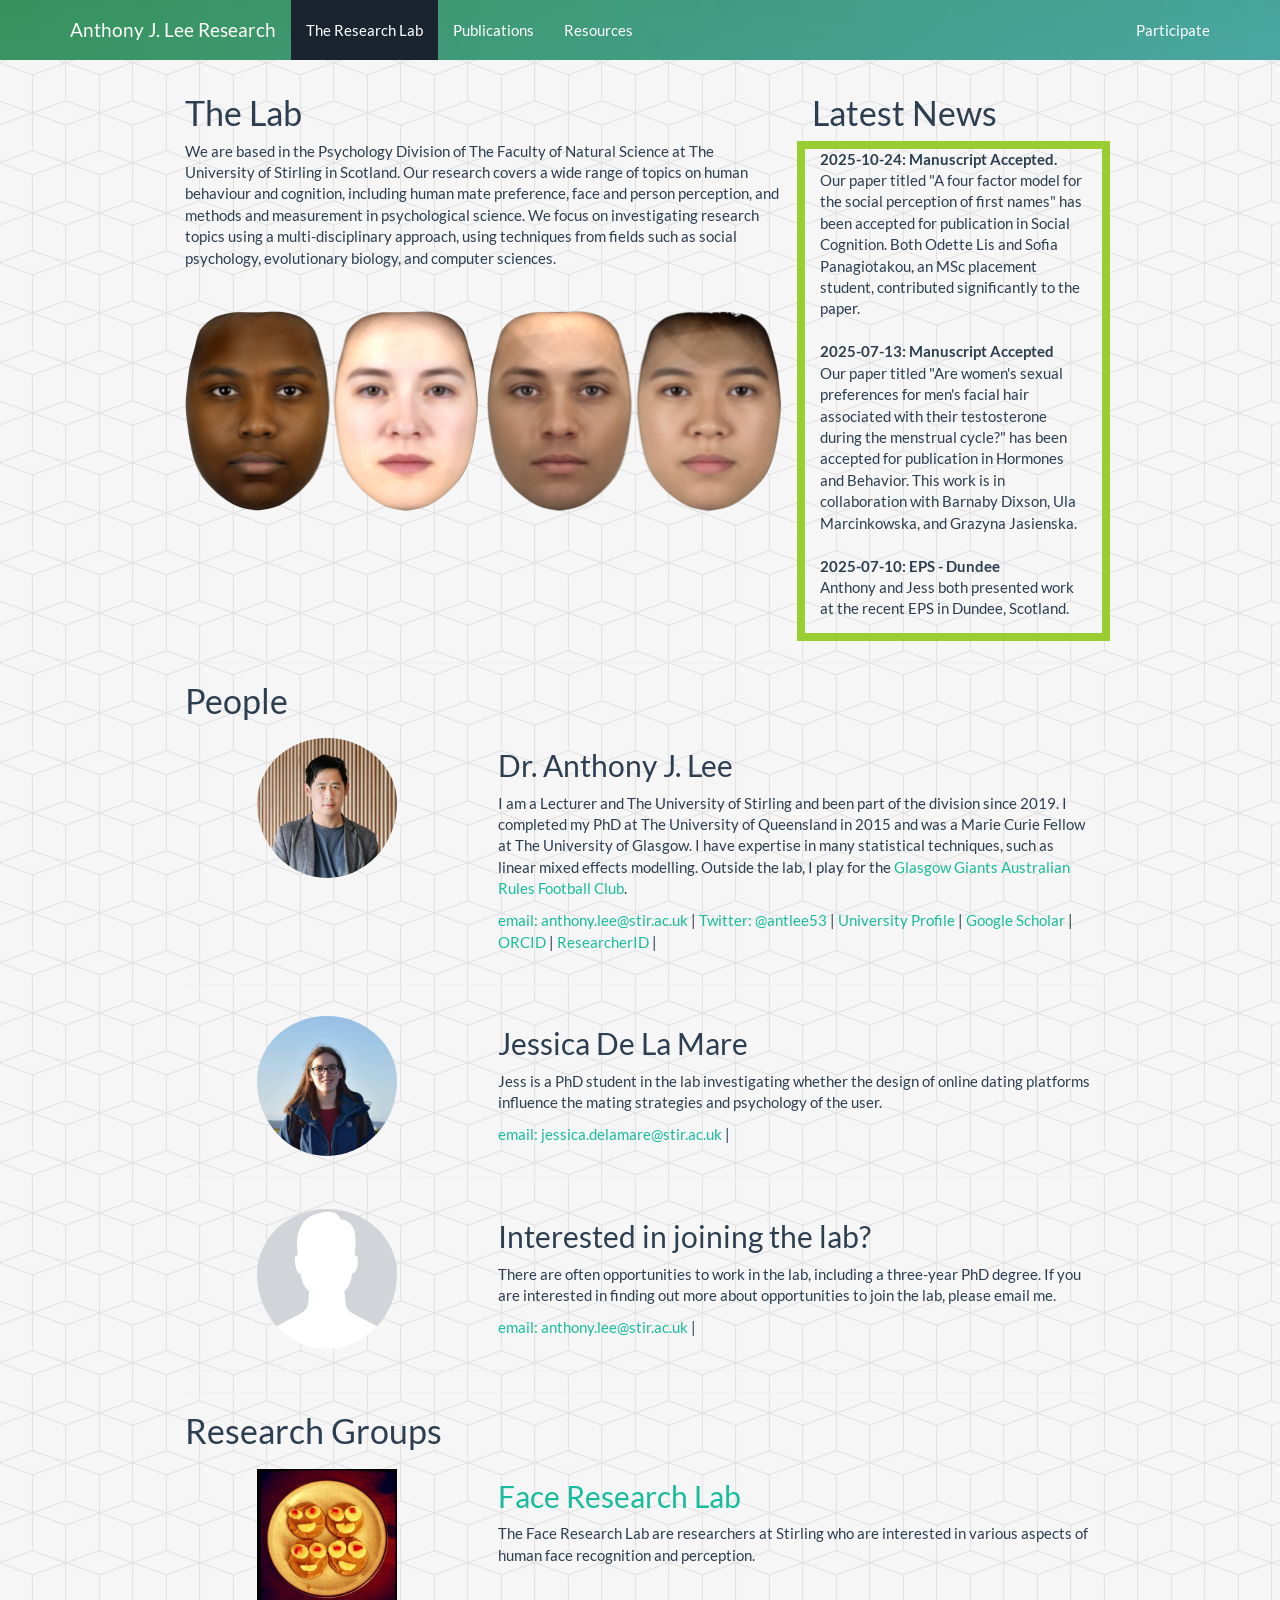
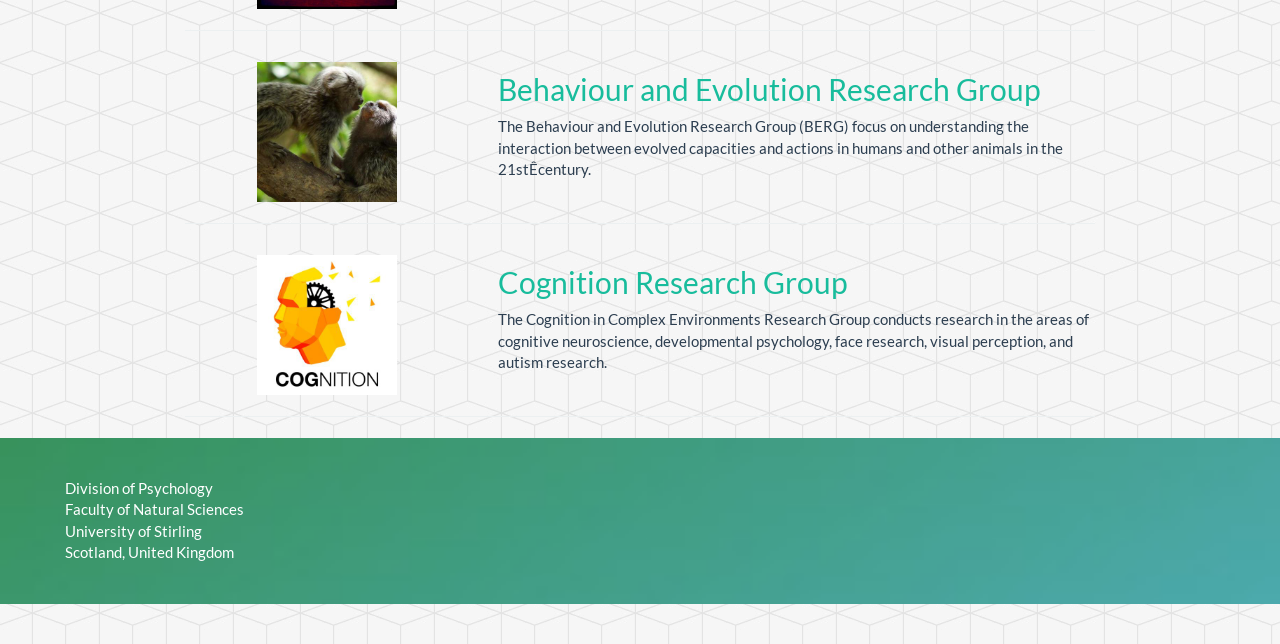
==== commit d588e319: "Update 07.11.25" ====
--- a/about.html
+++ b/about.html
@@ -13,7 +13,7 @@
 
 <title>Anthony J. Lee Research</title>
 
-<script src="site_libs/header-attrs-2.29/header-attrs.js"></script>
+<script src="site_libs/header-attrs-2.30/header-attrs.js"></script>
 <script src="site_libs/jquery-3.6.0/jquery-3.6.0.min.js"></script>
 <meta name="viewport" content="width=device-width, initial-scale=1" />
 <link href="site_libs/bootstrap-3.3.5/css/flatly.min.css" rel="stylesheet" />
@@ -297,7 +297,7 @@
 <div class="col-sm-4">
 <h1>Latest News</h1>
 <div class="row">
-<div class="col-sm-2" style="overflow: auto; width:auto; height:500px; border:8px solid yellowgreen;"><b>2025-07-13: Manuscript Accepted</b><br>Our paper titled "Are women's sexual preferences for men's facial hair associated with their testosterone during the menstrual cycle?" has been accepted for publication in Hormones and Behavior. This work is in collaboration with Barnaby Dixson, Ula Marcinkowska, and Grazyna Jasienska.<br><br><b>2025-07-10: EPS - Dundee</b><br>Anthony and Jess both presented work at the recent EPS in Dundee, Scotland.<br><br><b>2025-04-17: EHBEA</b><br>Anthony and Jess both presented work at the recent EHBEA conference in Newcastle, UK.<br><br><b>2024-11-04: Manuscript Accepted</b><br>Our paper titled "Belief in gender role stereotypes moderates the use of gender typicality cues when making sexual orientation judgements from faces" has been accepted for publication in Archives of Sexual Behavior. This work started as an undergraduate dissertation project by Maisie Taylor, with additional work by PhD candidate, Jess De La Mare.<br><br><b>2024-09-13: Paper Accepted!</b><br>Our manuscript "Perceptions of facial trustworthiness and dominance modulate early neural responses to male facial sexual dimorphism" has been accepted for publication in Evolution and Human Behavior. This research is in collaboration with Barnaby Dixson.<br><br><b>2024-09-02: Paper Accepted!</b><br>Our manuscript titled "Speed-dating and simulation data explain the discrepancy between stated and revealed mate preferences" has been accepted for publication in the European Journal of Personality. This work is in collaboration with Amy Zhao and Brendan Zietsch at the University of Queensland.<br><br><b>2024-06-03: Paper Accepted!</b><br>Our manuscript titled "Re-evaluating the role of partnership-related perceptions in women's preferences for men with masculine face shapes" has been accepted for publication in Evolutionary Psychology. This paper is part of a collaboration with researchers at the University of Strathclyde and student first author Chloe Dong.  <a href=https://osf.io/preprints/psyarxiv/s7w8a>Pre-print available here.</a><br><br><b>2024-05-22: HBES</b><br>Jess presented a poster on her research on online dating at the recent HBES meeting in Aarhus, Denmark.<br><br><b>2024-04-30: Manuscript Accepted!</b><br>Our manuscript titled "No evidence that averaging voices influences attractiveness" has been accepted for publication in Scientific Reports. This paper is part of a collaboration with researchers at McMaster University.  <a href=https://osf.io/preprints/psyarxiv/qf54w>Pre-print available here.</a><br><br><b>2024-02-14: Odette Lis</b><br>We're saddened by the sudden passing of valued PhD student, Odette Lis. Rest in Peace.<br></div>
+<div class="col-sm-2" style="overflow: auto; width:auto; height:500px; border:8px solid yellowgreen;"><b>2025-10-24: Manuscript Accepted.</b><br>Our paper titled "A four factor model for the social perception of first names" has been accepted for publication in Social Cognition. Both Odette Lis and Sofia Panagiotakou, an MSc placement student, contributed significantly to the paper.<br><br><b>2025-07-13: Manuscript Accepted</b><br>Our paper titled "Are women's sexual preferences for men's facial hair associated with their testosterone during the menstrual cycle?" has been accepted for publication in Hormones and Behavior. This work is in collaboration with Barnaby Dixson, Ula Marcinkowska, and Grazyna Jasienska.<br><br><b>2025-07-10: EPS - Dundee</b><br>Anthony and Jess both presented work at the recent EPS in Dundee, Scotland.<br><br><b>2025-04-17: EHBEA</b><br>Anthony and Jess both presented work at the recent EHBEA conference in Newcastle, UK.<br><br><b>2024-11-04: Manuscript Accepted</b><br>Our paper titled "Belief in gender role stereotypes moderates the use of gender typicality cues when making sexual orientation judgements from faces" has been accepted for publication in Archives of Sexual Behavior. This work started as an undergraduate dissertation project by Maisie Taylor, with additional work by PhD candidate, Jess De La Mare.<br><br><b>2024-09-13: Paper Accepted!</b><br>Our manuscript "Perceptions of facial trustworthiness and dominance modulate early neural responses to male facial sexual dimorphism" has been accepted for publication in Evolution and Human Behavior. This research is in collaboration with Barnaby Dixson.<br><br><b>2024-09-02: Paper Accepted!</b><br>Our manuscript titled "Speed-dating and simulation data explain the discrepancy between stated and revealed mate preferences" has been accepted for publication in the European Journal of Personality. This work is in collaboration with Amy Zhao and Brendan Zietsch at the University of Queensland.<br><br><b>2024-06-03: Paper Accepted!</b><br>Our manuscript titled "Re-evaluating the role of partnership-related perceptions in women's preferences for men with masculine face shapes" has been accepted for publication in Evolutionary Psychology. This paper is part of a collaboration with researchers at the University of Strathclyde and student first author Chloe Dong.  <a href=https://osf.io/preprints/psyarxiv/s7w8a>Pre-print available here.</a><br><br><b>2024-05-22: HBES</b><br>Jess presented a poster on her research on online dating at the recent HBES meeting in Aarhus, Denmark.<br><br><b>2024-04-30: Manuscript Accepted!</b><br>Our manuscript titled "No evidence that averaging voices influences attractiveness" has been accepted for publication in Scientific Reports. This paper is part of a collaboration with researchers at McMaster University.  <a href=https://osf.io/preprints/psyarxiv/qf54w>Pre-print available here.</a><br></div>
 </div>
 </div>
 </div>
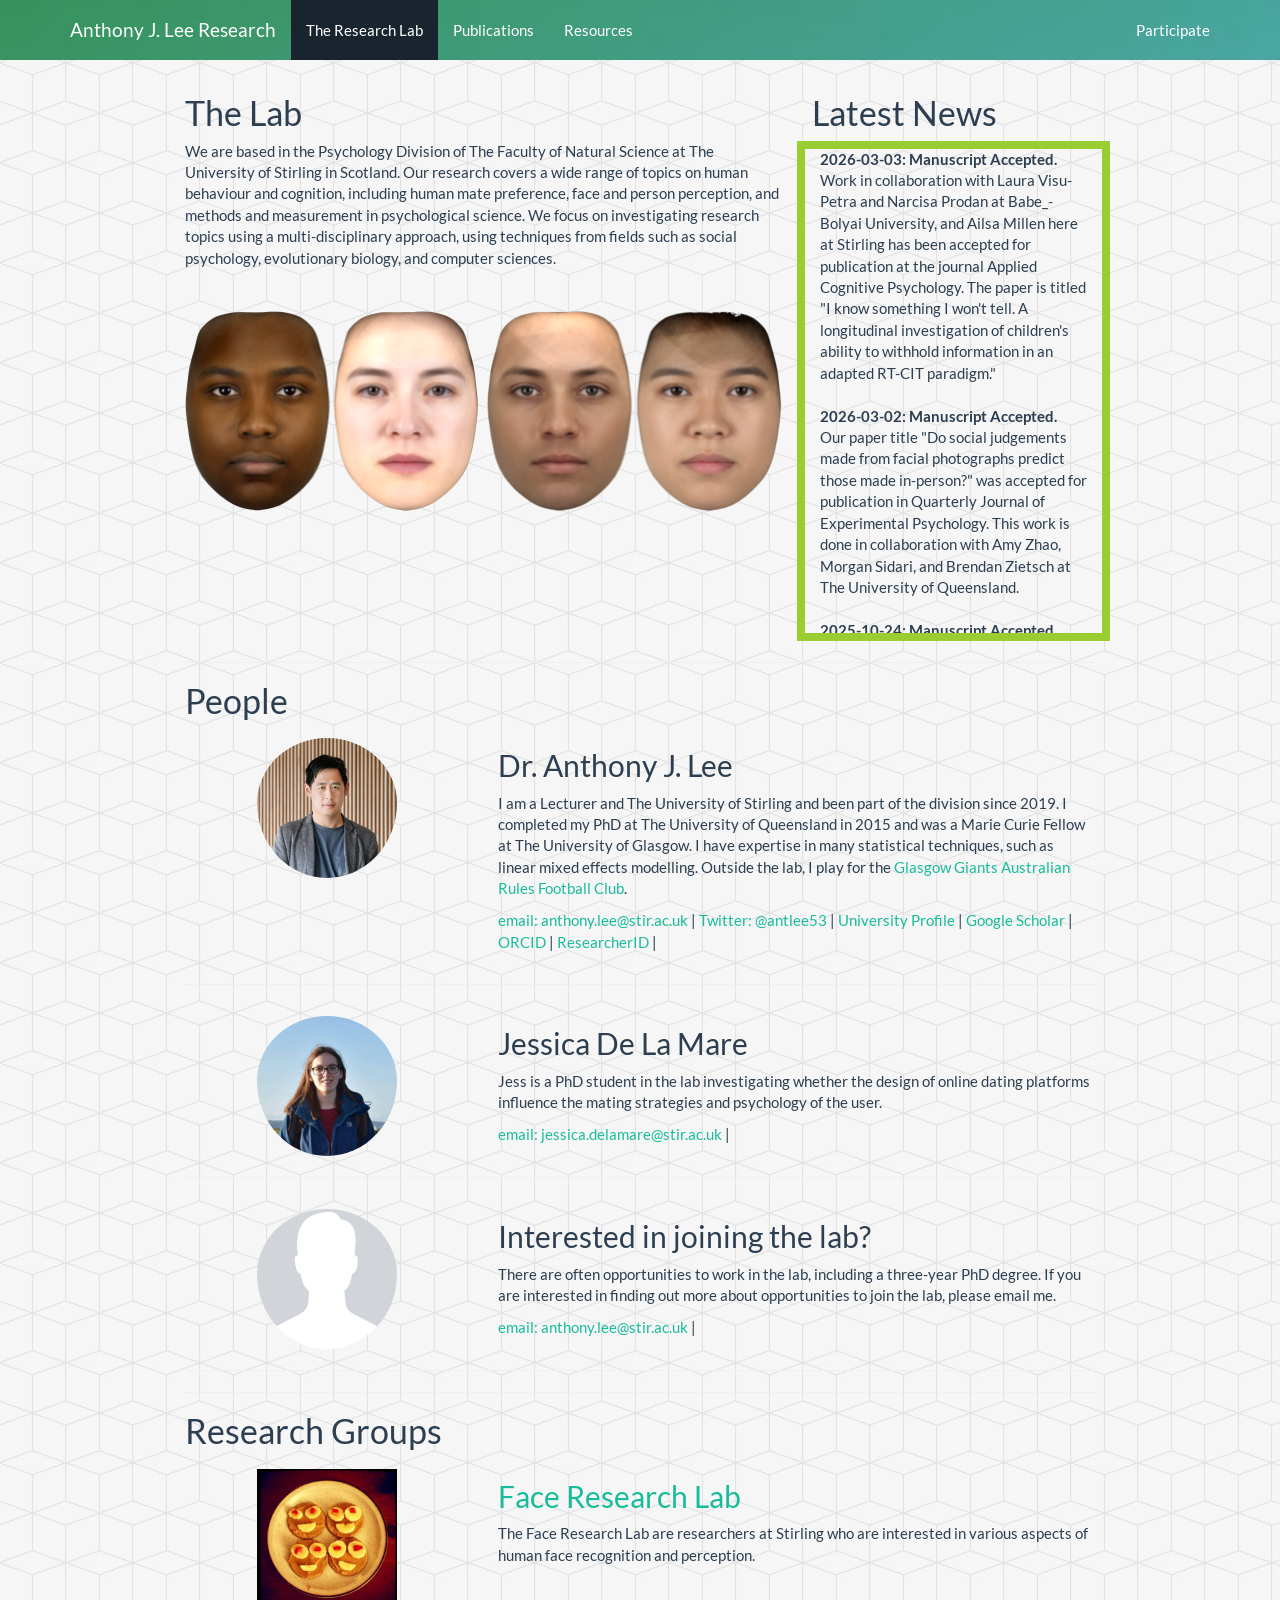
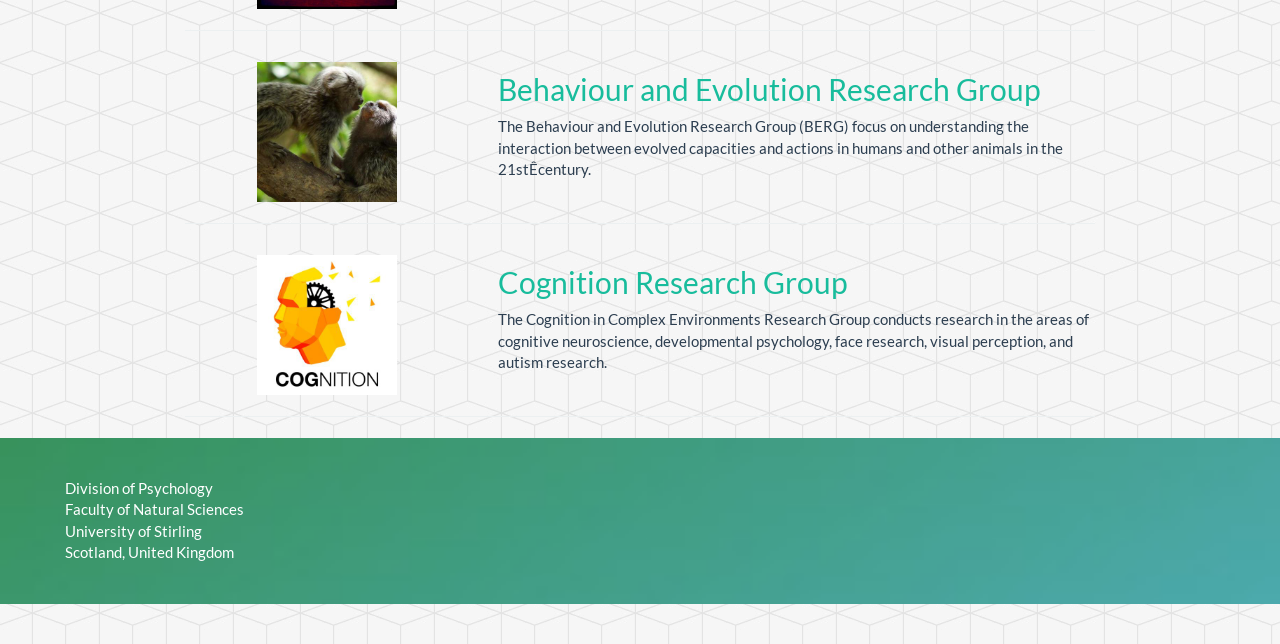
==== commit 67c3a90e: "Update 20.03.26" ====
--- a/about.html
+++ b/about.html
@@ -297,7 +297,7 @@
 <div class="col-sm-4">
 <h1>Latest News</h1>
 <div class="row">
-<div class="col-sm-2" style="overflow: auto; width:auto; height:500px; border:8px solid yellowgreen;"><b>2025-10-24: Manuscript Accepted.</b><br>Our paper titled "A four factor model for the social perception of first names" has been accepted for publication in Social Cognition. Both Odette Lis and Sofia Panagiotakou, an MSc placement student, contributed significantly to the paper.<br><br><b>2025-07-13: Manuscript Accepted</b><br>Our paper titled "Are women's sexual preferences for men's facial hair associated with their testosterone during the menstrual cycle?" has been accepted for publication in Hormones and Behavior. This work is in collaboration with Barnaby Dixson, Ula Marcinkowska, and Grazyna Jasienska.<br><br><b>2025-07-10: EPS - Dundee</b><br>Anthony and Jess both presented work at the recent EPS in Dundee, Scotland.<br><br><b>2025-04-17: EHBEA</b><br>Anthony and Jess both presented work at the recent EHBEA conference in Newcastle, UK.<br><br><b>2024-11-04: Manuscript Accepted</b><br>Our paper titled "Belief in gender role stereotypes moderates the use of gender typicality cues when making sexual orientation judgements from faces" has been accepted for publication in Archives of Sexual Behavior. This work started as an undergraduate dissertation project by Maisie Taylor, with additional work by PhD candidate, Jess De La Mare.<br><br><b>2024-09-13: Paper Accepted!</b><br>Our manuscript "Perceptions of facial trustworthiness and dominance modulate early neural responses to male facial sexual dimorphism" has been accepted for publication in Evolution and Human Behavior. This research is in collaboration with Barnaby Dixson.<br><br><b>2024-09-02: Paper Accepted!</b><br>Our manuscript titled "Speed-dating and simulation data explain the discrepancy between stated and revealed mate preferences" has been accepted for publication in the European Journal of Personality. This work is in collaboration with Amy Zhao and Brendan Zietsch at the University of Queensland.<br><br><b>2024-06-03: Paper Accepted!</b><br>Our manuscript titled "Re-evaluating the role of partnership-related perceptions in women's preferences for men with masculine face shapes" has been accepted for publication in Evolutionary Psychology. This paper is part of a collaboration with researchers at the University of Strathclyde and student first author Chloe Dong.  <a href=https://osf.io/preprints/psyarxiv/s7w8a>Pre-print available here.</a><br><br><b>2024-05-22: HBES</b><br>Jess presented a poster on her research on online dating at the recent HBES meeting in Aarhus, Denmark.<br><br><b>2024-04-30: Manuscript Accepted!</b><br>Our manuscript titled "No evidence that averaging voices influences attractiveness" has been accepted for publication in Scientific Reports. This paper is part of a collaboration with researchers at McMaster University.  <a href=https://osf.io/preprints/psyarxiv/qf54w>Pre-print available here.</a><br></div>
+<div class="col-sm-2" style="overflow: auto; width:auto; height:500px; border:8px solid yellowgreen;"><b>2026-03-03: Manuscript Accepted.</b><br>Work in collaboration with Laura Visu-Petra and Narcisa Prodan at Babe_-Bolyai University, and Ailsa Millen here at Stirling has been accepted for publication at the journal Applied Cognitive Psychology. The paper is titled "I know something I won't tell. A longitudinal investigation of children's ability to withhold information in an adapted RT-CIT paradigm."<br><br><b>2026-03-02: Manuscript Accepted.</b><br>Our paper title "Do social judgements made from facial photographs predict those made in-person?" was accepted for publication in Quarterly Journal of Experimental Psychology. This work is done in collaboration with Amy Zhao, Morgan Sidari, and Brendan Zietsch at The University of Queensland.<br><br><b>2025-10-24: Manuscript Accepted.</b><br>Our paper titled "A four factor model for the social perception of first names" has been accepted for publication in Social Cognition. Both Odette Lis and Sofia Panagiotakou, an MSc placement student, contributed significantly to the paper.<br><br><b>2025-07-13: Manuscript Accepted</b><br>Our paper titled "Are women's sexual preferences for men's facial hair associated with their testosterone during the menstrual cycle?" has been accepted for publication in Hormones and Behavior. This work is in collaboration with Barnaby Dixson, Ula Marcinkowska, and Grazyna Jasienska.<br><br><b>2025-07-10: EPS - Dundee</b><br>Anthony and Jess both presented work at the recent EPS in Dundee, Scotland.<br><br><b>2025-04-17: EHBEA</b><br>Anthony and Jess both presented work at the recent EHBEA conference in Newcastle, UK.<br><br><b>2024-11-04: Manuscript Accepted</b><br>Our paper titled "Belief in gender role stereotypes moderates the use of gender typicality cues when making sexual orientation judgements from faces" has been accepted for publication in Archives of Sexual Behavior. This work started as an undergraduate dissertation project by Maisie Taylor, with additional work by PhD candidate, Jess De La Mare.<br><br><b>2024-09-13: Paper Accepted!</b><br>Our manuscript "Perceptions of facial trustworthiness and dominance modulate early neural responses to male facial sexual dimorphism" has been accepted for publication in Evolution and Human Behavior. This research is in collaboration with Barnaby Dixson.<br><br><b>2024-09-02: Paper Accepted!</b><br>Our manuscript titled "Speed-dating and simulation data explain the discrepancy between stated and revealed mate preferences" has been accepted for publication in the European Journal of Personality. This work is in collaboration with Amy Zhao and Brendan Zietsch at the University of Queensland.<br><br><b>2024-06-03: Paper Accepted!</b><br>Our manuscript titled "Re-evaluating the role of partnership-related perceptions in women's preferences for men with masculine face shapes" has been accepted for publication in Evolutionary Psychology. This paper is part of a collaboration with researchers at the University of Strathclyde and student first author Chloe Dong.  <a href=https://osf.io/preprints/psyarxiv/s7w8a>Pre-print available here.</a><br></div>
 </div>
 </div>
 </div>
